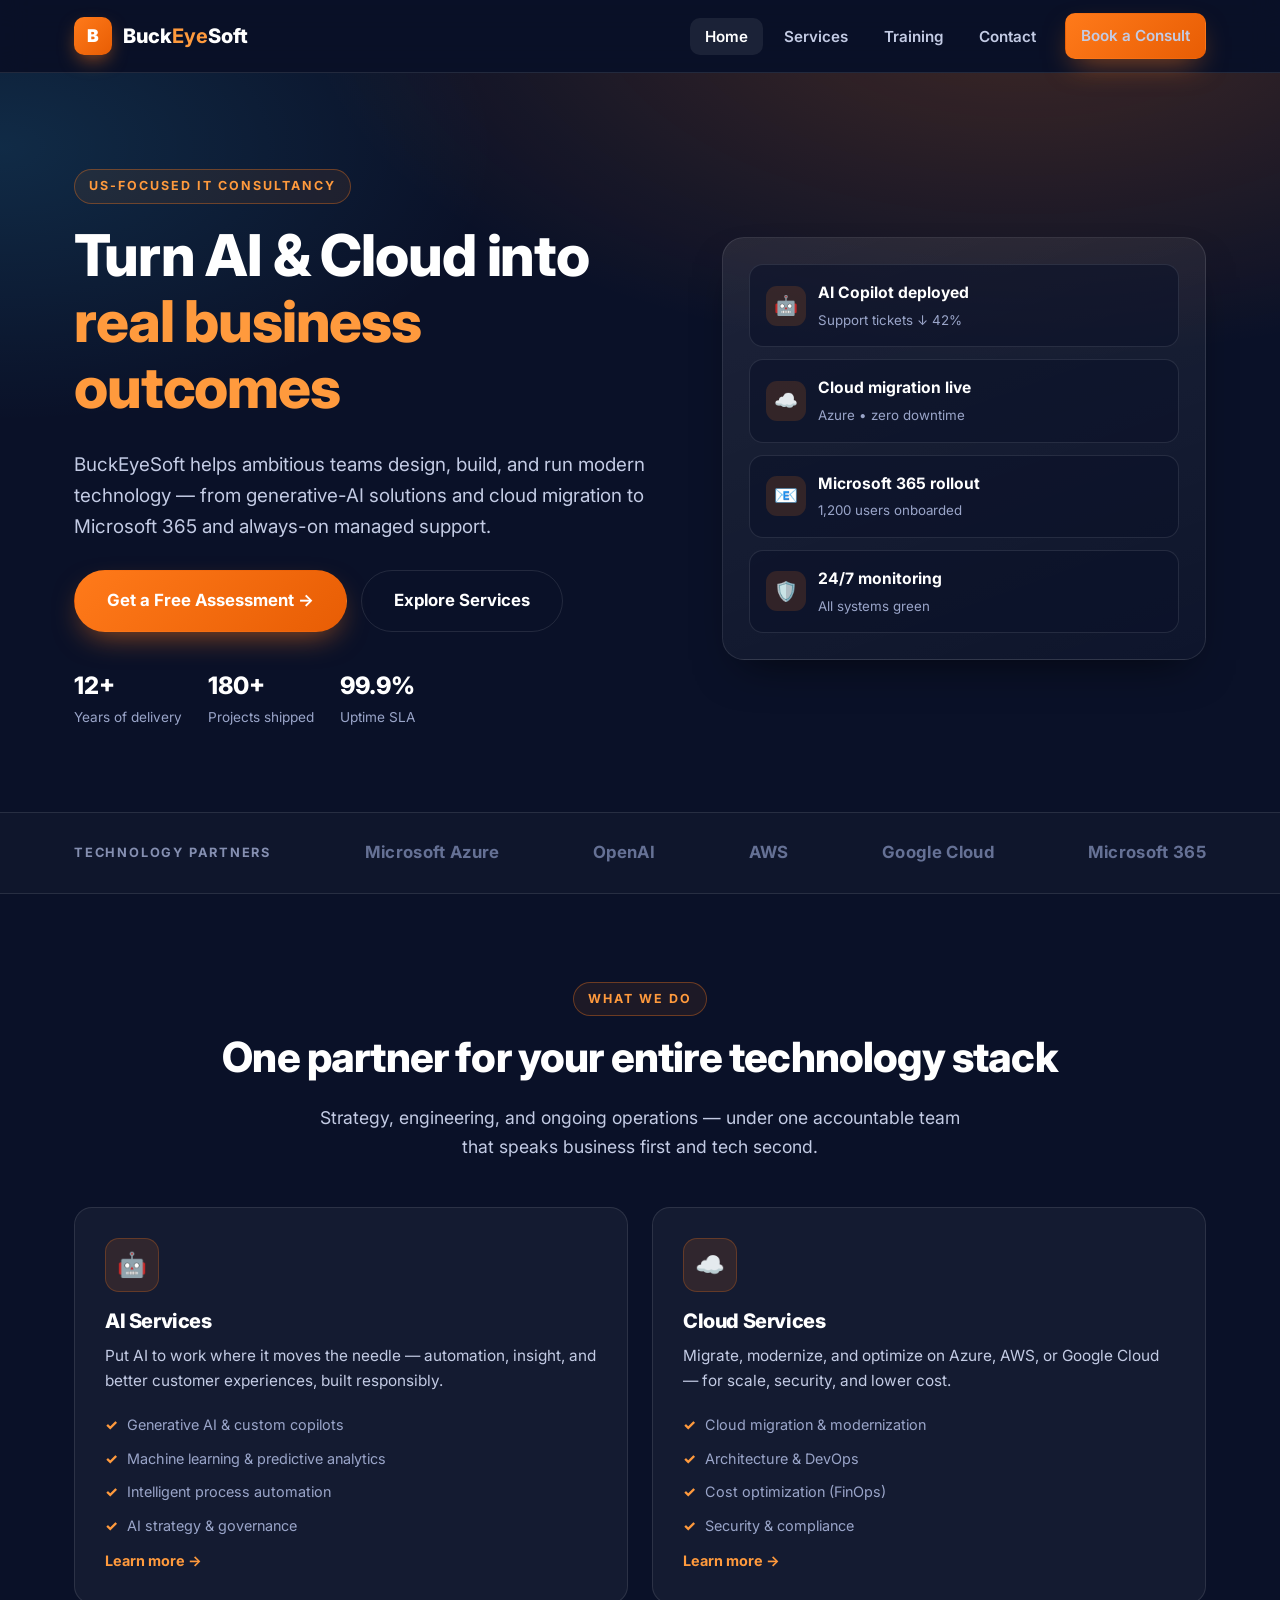
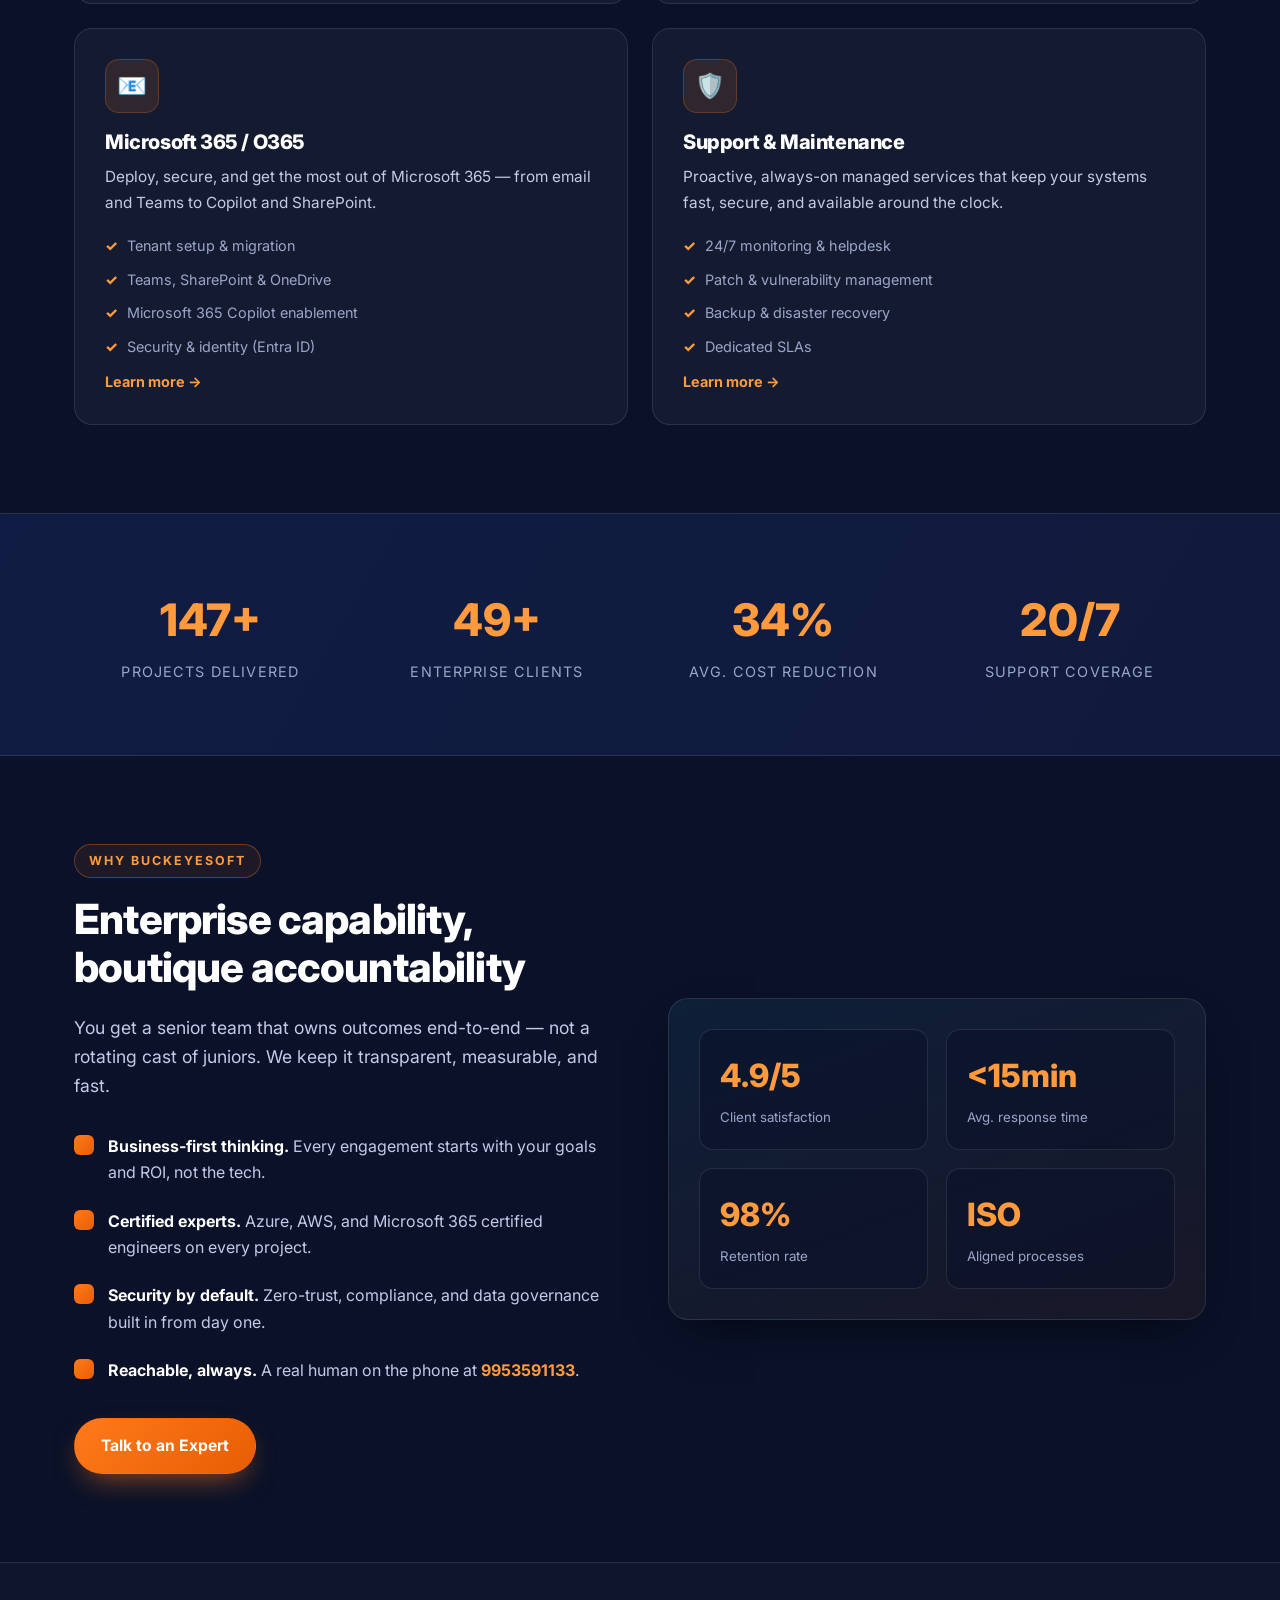
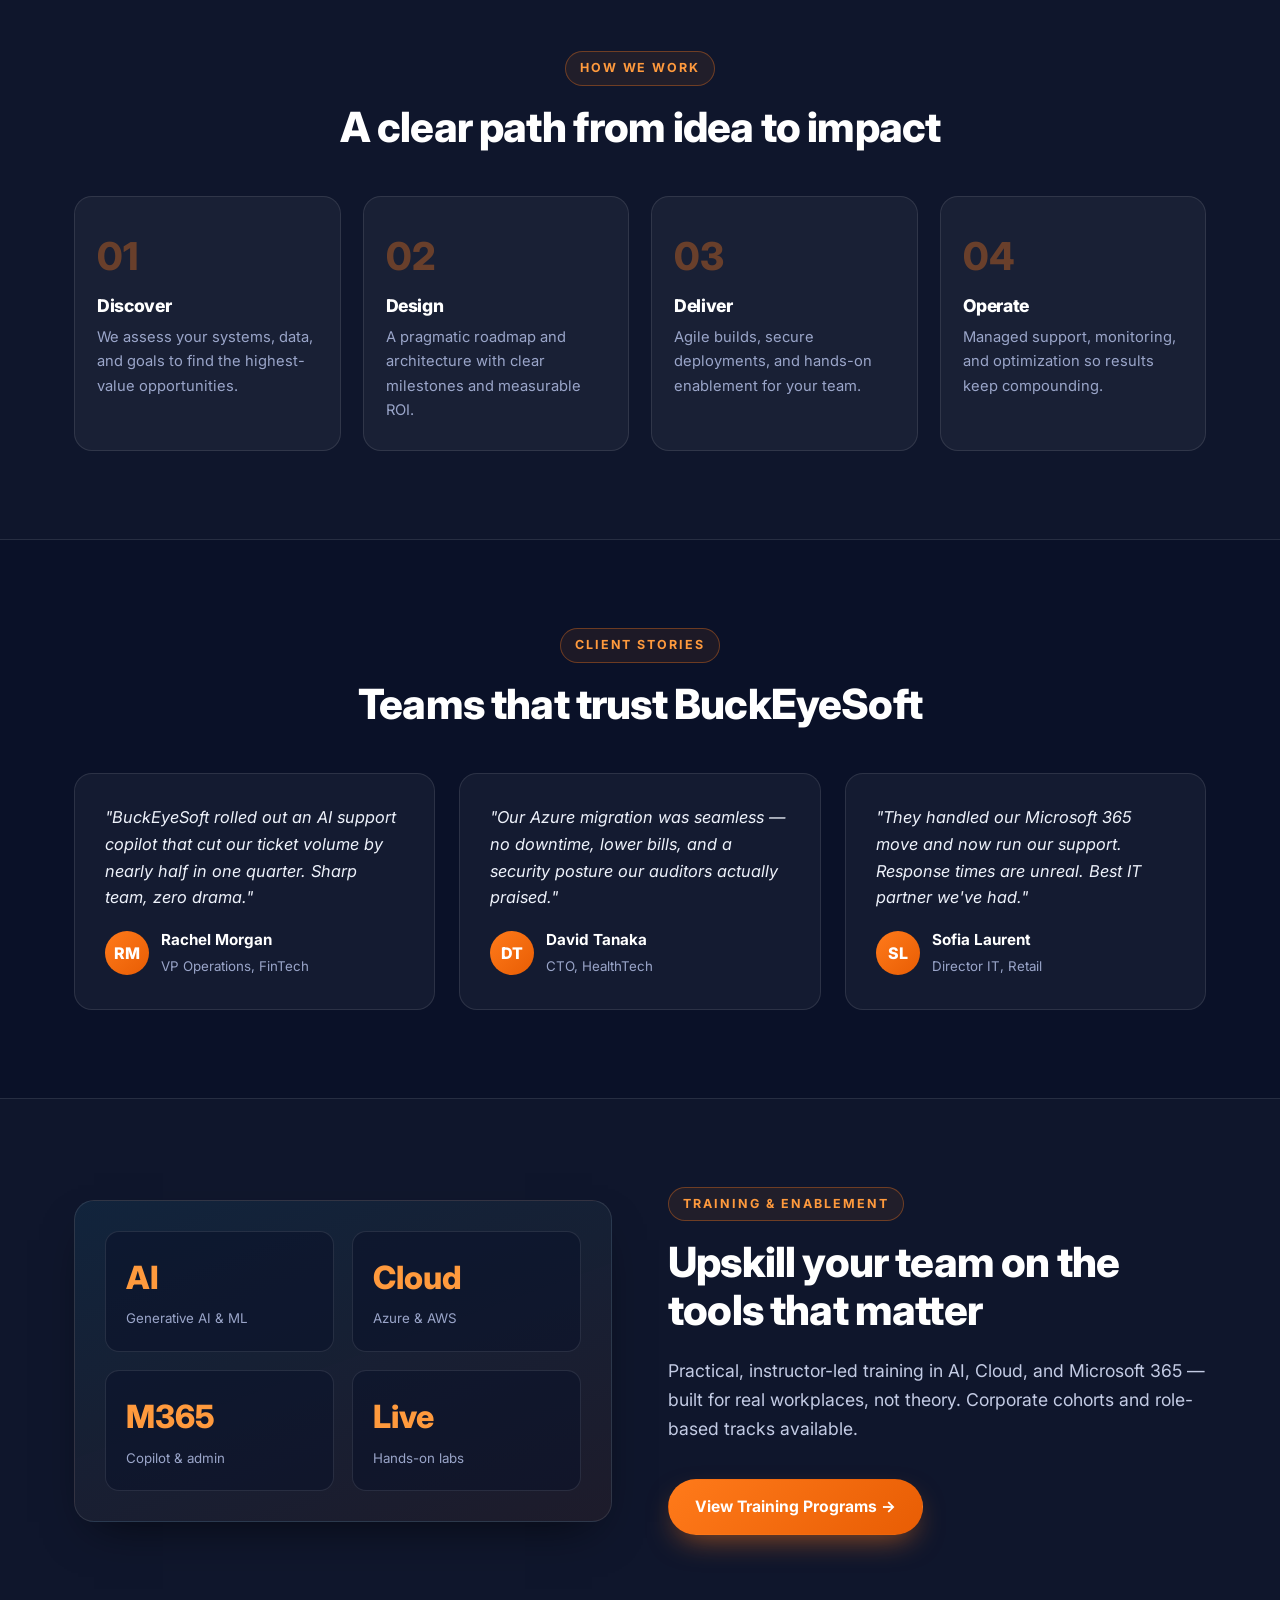
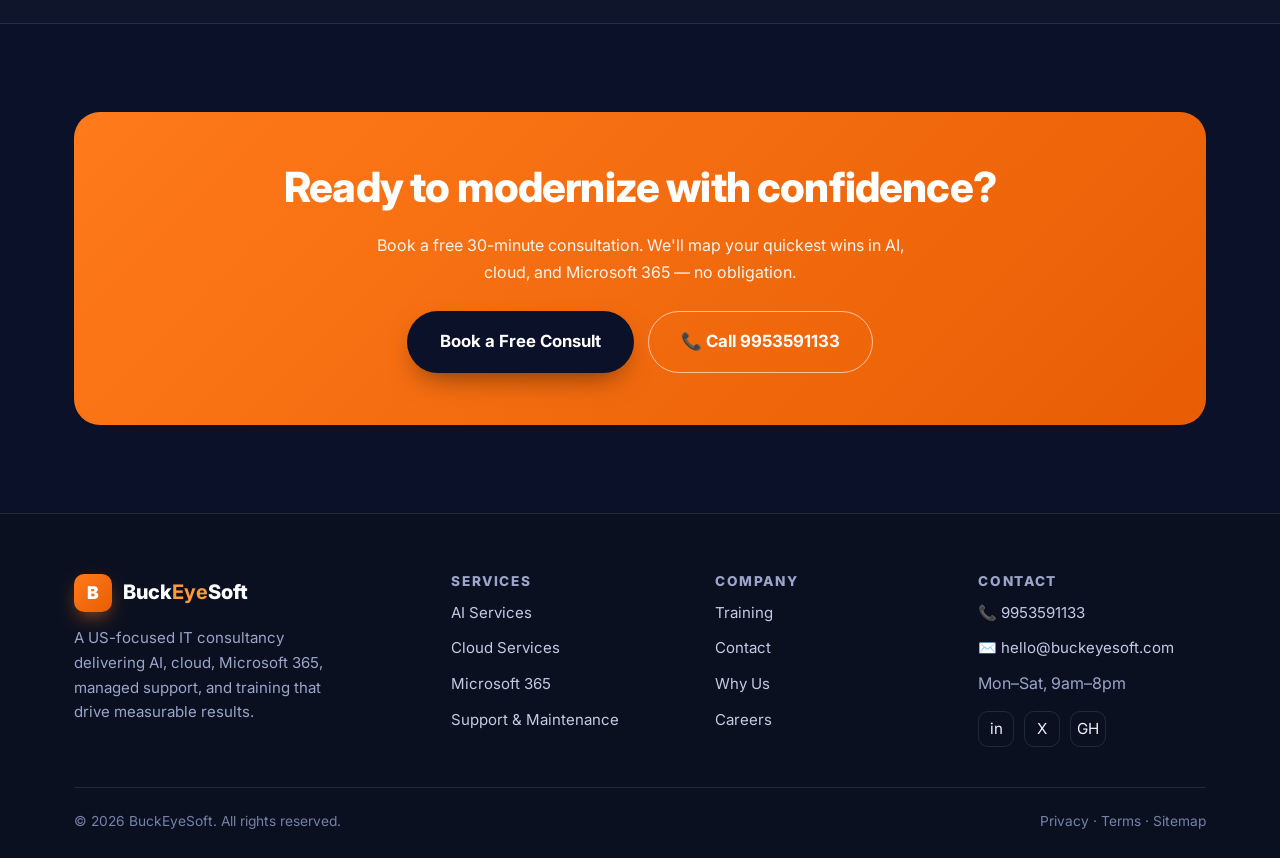
==== index.html @ 298f56d2 "BuckEyeSoft — AI, Cloud, Microsoft 365, Support & Training website" ====
<!DOCTYPE html>
<html lang="en">
<head>
<meta charset="UTF-8">
<meta name="viewport" content="width=device-width, initial-scale=1.0">
<title>BuckEyeSoft | AI, Cloud, Microsoft 365 & IT Consulting Services</title>
<meta name="description" content="BuckEyeSoft is a US-focused IT consultancy delivering AI services, cloud migration, Microsoft 365, managed support & maintenance, and professional training. Get enterprise results with a partner you can reach 24/7.">
<meta name="keywords" content="AI consulting, cloud migration, Microsoft 365 consulting, Office 365, managed IT support, IT maintenance, AI training, machine learning services, Azure, IT consultancy USA">
<meta name="author" content="BuckEyeSoft">
<meta name="robots" content="index, follow">
<link rel="canonical" href="https://www.buckeyesoft.com/index.html">
<!-- Open Graph -->
<meta property="og:type" content="website">
<meta property="og:title" content="BuckEyeSoft | AI, Cloud, Microsoft 365 & IT Consulting">
<meta property="og:description" content="Enterprise-grade AI, Cloud, Microsoft 365, Support & Training — delivered by a US-focused IT consultancy.">
<meta property="og:url" content="https://www.buckeyesoft.com/">
<meta property="og:image" content="https://www.buckeyesoft.com/assets/og-image.png">
<meta name="twitter:card" content="summary_large_image">
<!-- Preconnect + fonts -->
<link rel="preconnect" href="https://fonts.googleapis.com">
<link rel="preconnect" href="https://fonts.gstatic.com" crossorigin>
<link href="https://fonts.googleapis.com/css2?family=Inter:wght@400;500;600;700;800;900&display=swap" rel="stylesheet">
<link rel="stylesheet" href="assets/style.css">
<link rel="icon" href="data:image/svg+xml,%3Csvg xmlns='http://www.w3.org/2000/svg' viewBox='0 0 32 32'%3E%3Crect width='32' height='32' rx='7' fill='%23ff7a1a'/%3E%3Ctext x='16' y='23' font-size='20' font-family='Arial' font-weight='900' fill='white' text-anchor='middle'%3EB%3C/text%3E%3C/svg%3E">
<!-- Structured data -->
<script type="application/ld+json">
{
  "@context":"https://schema.org",
  "@type":"ProfessionalService",
  "name":"BuckEyeSoft",
  "description":"IT consultancy delivering AI services, cloud, Microsoft 365, support & maintenance, and training.",
  "url":"https://www.buckeyesoft.com",
  "telephone":"+91-9953591133",
  "areaServed":"US",
  "serviceType":["AI Consulting","Cloud Services","Microsoft 365","IT Support & Maintenance","IT Training"],
  "aggregateRating":{"@type":"AggregateRating","ratingValue":"4.9","reviewCount":"180"}
}
</script>
</head>
<body>

<!-- HEADER -->
<header class="site-header">
  <nav class="nav container" aria-label="Main navigation">
    <a class="brand" href="index.html">
      <span class="logo">B</span><span>Buck<b>Eye</b>Soft</span>
    </a>
    <ul class="nav-links">
      <li><a href="index.html">Home</a></li>
      <li><a href="services.html">Services</a></li>
      <li><a href="training.html">Training</a></li>
      <li><a href="contact.html">Contact</a></li>
      <li class="nav-cta"><a class="btn btn-primary" href="contact.html">Book a Consult</a></li>
    </ul>
    <button class="nav-toggle" aria-label="Toggle menu"><span></span><span></span><span></span></button>
  </nav>
</header>

<!-- HERO -->
<section class="hero">
  <div class="container hero-grid">
    <div class="reveal in">
      <span class="eyebrow">US-Focused IT Consultancy</span>
      <h1>Turn AI &amp; Cloud into <span>real business outcomes</span></h1>
      <p class="lead">BuckEyeSoft helps ambitious teams design, build, and run modern technology — from generative-AI solutions and cloud migration to Microsoft 365 and always-on managed support.</p>
      <div class="hero-cta">
        <a class="btn btn-primary btn-lg" href="contact.html">Get a Free Assessment →</a>
        <a class="btn btn-ghost btn-lg" href="services.html">Explore Services</a>
      </div>
      <div class="hero-trust">
        <div><b data-count="12" data-suffix="+">12+</b> Years of delivery</div>
        <div><b data-count="180" data-suffix="+">180+</b> Projects shipped</div>
        <div><b data-count="99.9" data-suffix="%">99.9%</b> Uptime SLA</div>
      </div>
    </div>
    <div class="hero-visual reveal in">
      <div class="chip"><div class="dot">🤖</div><div><b>AI Copilot deployed</b><br><small>Support tickets ↓ 42%</small></div></div>
      <div class="chip"><div class="dot">☁️</div><div><b>Cloud migration live</b><br><small>Azure • zero downtime</small></div></div>
      <div class="chip"><div class="dot">📧</div><div><b>Microsoft 365 rollout</b><br><small>1,200 users onboarded</small></div></div>
      <div class="chip"><div class="dot">🛡️</div><div><b>24/7 monitoring</b><br><small>All systems green</small></div></div>
    </div>
  </div>
</section>

<!-- TRUST BAR -->
<div class="trustbar">
  <div class="container">
    <span class="lbl">Technology partners</span>
    <span>Microsoft Azure</span>
    <span>OpenAI</span>
    <span>AWS</span>
    <span>Google Cloud</span>
    <span>Microsoft 365</span>
  </div>
</div>

<!-- SERVICES OVERVIEW -->
<section class="section" id="services">
  <div class="container">
    <div class="center reveal">
      <span class="eyebrow">What We Do</span>
      <h2>One partner for your entire technology stack</h2>
      <p class="lead">Strategy, engineering, and ongoing operations — under one accountable team that speaks business first and tech second.</p>
    </div>
    <div class="grid grid-2" style="margin-top:46px">
      <div class="card reveal">
        <div class="icon">🤖</div>
        <h3>AI Services</h3>
        <p>Put AI to work where it moves the needle — automation, insight, and better customer experiences, built responsibly.</p>
        <ul>
          <li>Generative AI &amp; custom copilots</li>
          <li>Machine learning &amp; predictive analytics</li>
          <li>Intelligent process automation</li>
          <li>AI strategy &amp; governance</li>
        </ul>
        <a class="more" href="services.html#ai">Learn more →</a>
      </div>
      <div class="card reveal">
        <div class="icon">☁️</div>
        <h3>Cloud Services</h3>
        <p>Migrate, modernize, and optimize on Azure, AWS, or Google Cloud — for scale, security, and lower cost.</p>
        <ul>
          <li>Cloud migration &amp; modernization</li>
          <li>Architecture &amp; DevOps</li>
          <li>Cost optimization (FinOps)</li>
          <li>Security &amp; compliance</li>
        </ul>
        <a class="more" href="services.html#cloud">Learn more →</a>
      </div>
      <div class="card reveal">
        <div class="icon">📧</div>
        <h3>Microsoft 365 / O365</h3>
        <p>Deploy, secure, and get the most out of Microsoft 365 — from email and Teams to Copilot and SharePoint.</p>
        <ul>
          <li>Tenant setup &amp; migration</li>
          <li>Teams, SharePoint &amp; OneDrive</li>
          <li>Microsoft 365 Copilot enablement</li>
          <li>Security &amp; identity (Entra ID)</li>
        </ul>
        <a class="more" href="services.html#o365">Learn more →</a>
      </div>
      <div class="card reveal">
        <div class="icon">🛡️</div>
        <h3>Support &amp; Maintenance</h3>
        <p>Proactive, always-on managed services that keep your systems fast, secure, and available around the clock.</p>
        <ul>
          <li>24/7 monitoring &amp; helpdesk</li>
          <li>Patch &amp; vulnerability management</li>
          <li>Backup &amp; disaster recovery</li>
          <li>Dedicated SLAs</li>
        </ul>
        <a class="more" href="services.html#support">Learn more →</a>
      </div>
    </div>
  </div>
</section>

<!-- STATS BAND -->
<section class="stats section-sm">
  <div class="container grid grid-4">
    <div class="stat reveal"><b><em data-count="180" data-suffix="+">180+</em></b><small>Projects Delivered</small></div>
    <div class="stat reveal"><b><em data-count="60" data-suffix="+">60+</em></b><small>Enterprise Clients</small></div>
    <div class="stat reveal"><b><em data-count="42" data-suffix="%">42%</em></b><small>Avg. Cost Reduction</small></div>
    <div class="stat reveal"><b><em data-count="24" data-suffix="/7">24/7</em></b><small>Support Coverage</small></div>
  </div>
</section>

<!-- WHY US -->
<section class="section">
  <div class="container split">
    <div class="reveal">
      <span class="eyebrow">Why BuckEyeSoft</span>
      <h2>Enterprise capability, boutique accountability</h2>
      <p class="lead">You get a senior team that owns outcomes end-to-end — not a rotating cast of juniors. We keep it transparent, measurable, and fast.</p>
      <ul class="check-list">
        <li><b>Business-first thinking.</b> Every engagement starts with your goals and ROI, not the tech.</li>
        <li><b>Certified experts.</b> Azure, AWS, and Microsoft 365 certified engineers on every project.</li>
        <li><b>Security by default.</b> Zero-trust, compliance, and data governance built in from day one.</li>
        <li><b>Reachable, always.</b> A real human on the phone at <a href="tel:9953591133" style="color:var(--orange-2);font-weight:700">9953591133</a>.</li>
      </ul>
      <a class="btn btn-primary" href="contact.html" style="margin-top:24px">Talk to an Expert</a>
    </div>
    <div class="media-card reveal">
      <div class="stat-row">
        <div class="stat-box"><b>4.9/5</b><small>Client satisfaction</small></div>
        <div class="stat-box"><b>&lt;15min</b><small>Avg. response time</small></div>
        <div class="stat-box"><b>98%</b><small>Retention rate</small></div>
        <div class="stat-box"><b>ISO</b><small>Aligned processes</small></div>
      </div>
    </div>
  </div>
</section>

<!-- PROCESS -->
<section class="section" style="background:rgba(255,255,255,.02);border-top:1px solid var(--line);border-bottom:1px solid var(--line)">
  <div class="container">
    <div class="center reveal">
      <span class="eyebrow">How We Work</span>
      <h2>A clear path from idea to impact</h2>
    </div>
    <div class="steps" style="margin-top:44px">
      <div class="step reveal"><h3>Discover</h3><p>We assess your systems, data, and goals to find the highest-value opportunities.</p></div>
      <div class="step reveal"><h3>Design</h3><p>A pragmatic roadmap and architecture with clear milestones and measurable ROI.</p></div>
      <div class="step reveal"><h3>Deliver</h3><p>Agile builds, secure deployments, and hands-on enablement for your team.</p></div>
      <div class="step reveal"><h3>Operate</h3><p>Managed support, monitoring, and optimization so results keep compounding.</p></div>
    </div>
  </div>
</section>

<!-- TESTIMONIALS -->
<section class="section">
  <div class="container">
    <div class="center reveal">
      <span class="eyebrow">Client Stories</span>
      <h2>Teams that trust BuckEyeSoft</h2>
    </div>
    <div class="grid grid-3" style="margin-top:44px">
      <div class="quote reveal">
        <p>"BuckEyeSoft rolled out an AI support copilot that cut our ticket volume by nearly half in one quarter. Sharp team, zero drama."</p>
        <div class="who"><div class="av">RM</div><div><b>Rachel Morgan</b><small>VP Operations, FinTech</small></div></div>
      </div>
      <div class="quote reveal">
        <p>"Our Azure migration was seamless — no downtime, lower bills, and a security posture our auditors actually praised."</p>
        <div class="who"><div class="av">DT</div><div><b>David Tanaka</b><small>CTO, HealthTech</small></div></div>
      </div>
      <div class="quote reveal">
        <p>"They handled our Microsoft 365 move and now run our support. Response times are unreal. Best IT partner we've had."</p>
        <div class="who"><div class="av">SL</div><div><b>Sofia Laurent</b><small>Director IT, Retail</small></div></div>
      </div>
    </div>
  </div>
</section>

<!-- TRAINING TEASER -->
<section class="section" style="background:rgba(255,255,255,.02);border-top:1px solid var(--line);border-bottom:1px solid var(--line)">
  <div class="container split rev">
    <div class="media-card split-media reveal">
      <div class="stat-row">
        <div class="stat-box"><b>AI</b><small>Generative AI &amp; ML</small></div>
        <div class="stat-box"><b>Cloud</b><small>Azure &amp; AWS</small></div>
        <div class="stat-box"><b>M365</b><small>Copilot &amp; admin</small></div>
        <div class="stat-box"><b>Live</b><small>Hands-on labs</small></div>
      </div>
    </div>
    <div class="reveal">
      <span class="eyebrow">Training &amp; Enablement</span>
      <h2>Upskill your team on the tools that matter</h2>
      <p class="lead">Practical, instructor-led training in AI, Cloud, and Microsoft 365 — built for real workplaces, not theory. Corporate cohorts and role-based tracks available.</p>
      <a class="btn btn-primary" href="training.html" style="margin-top:20px">View Training Programs →</a>
    </div>
  </div>
</section>

<!-- CTA -->
<section class="section">
  <div class="container">
    <div class="cta-band reveal">
      <h2>Ready to modernize with confidence?</h2>
      <p>Book a free 30-minute consultation. We'll map your quickest wins in AI, cloud, and Microsoft 365 — no obligation.</p>
      <div style="display:flex;gap:14px;justify-content:center;flex-wrap:wrap">
        <a class="btn btn-primary btn-lg" href="contact.html">Book a Free Consult</a>
        <a class="btn btn-ghost btn-lg" href="tel:9953591133">📞 Call 9953591133</a>
      </div>
    </div>
  </div>
</section>

<!-- FOOTER -->
<footer class="site-footer">
  <div class="container">
    <div class="footer-grid">
      <div class="footer-brand">
        <a class="brand" href="index.html"><span class="logo">B</span><span>Buck<b>Eye</b>Soft</span></a>
        <p>A US-focused IT consultancy delivering AI, cloud, Microsoft 365, managed support, and training that drive measurable results.</p>
      </div>
      <div>
        <h4>Services</h4>
        <ul>
          <li><a href="services.html#ai">AI Services</a></li>
          <li><a href="services.html#cloud">Cloud Services</a></li>
          <li><a href="services.html#o365">Microsoft 365</a></li>
          <li><a href="services.html#support">Support &amp; Maintenance</a></li>
        </ul>
      </div>
      <div>
        <h4>Company</h4>
        <ul>
          <li><a href="training.html">Training</a></li>
          <li><a href="contact.html">Contact</a></li>
          <li><a href="index.html#services">Why Us</a></li>
          <li><a href="contact.html">Careers</a></li>
        </ul>
      </div>
      <div>
        <h4>Contact</h4>
        <ul>
          <li><a href="tel:9953591133">📞 9953591133</a></li>
          <li><a href="mailto:hello@buckeyesoft.com">✉️ hello@buckeyesoft.com</a></li>
          <li><span style="color:var(--slate-400)">Mon–Sat, 9am–8pm</span></li>
        </ul>
        <div class="socials" style="margin-top:14px">
          <a href="#" aria-label="LinkedIn">in</a>
          <a href="#" aria-label="X">X</a>
          <a href="#" aria-label="GitHub">GH</a>
        </div>
      </div>
    </div>
    <div class="footer-bottom">
      <span>© 2026 BuckEyeSoft. All rights reserved.</span>
      <span><a href="#">Privacy</a> · <a href="#">Terms</a> · <a href="#">Sitemap</a></span>
    </div>
  </div>
</footer>

<script src="assets/main.js" defer></script>
</body>
</html>
---- assets/style.css ----
/* ===========================================================
   BuckEyeSoft — Global Stylesheet
   Theme: Midnight navy + warm orange
   =========================================================== */

:root{
  --midnight:#0a1128;
  --midnight-2:#0f1a3c;
  --navy:#111c44;
  --navy-soft:#16224e;
  --ink:#0b1020;
  --orange:#ff7a1a;
  --orange-2:#ff9a3d;
  --orange-deep:#e85d04;
  --cyan:#37c9ff;
  --white:#ffffff;
  --slate-100:#eef2fb;
  --slate-300:#c3cbe4;
  --slate-400:#9aa5c9;
  --slate-500:#7581a8;
  --line:rgba(255,255,255,.10);
  --card:rgba(255,255,255,.045);
  --card-hover:rgba(255,255,255,.075);
  --shadow:0 20px 45px -20px rgba(0,0,0,.65);
  --radius:18px;
  --radius-sm:12px;
  --maxw:1180px;
  --grad-orange:linear-gradient(135deg,var(--orange) 0%,var(--orange-deep) 100%);
  --grad-hero:radial-gradient(1200px 600px at 80% -10%,rgba(255,122,26,.22),transparent 60%),
              radial-gradient(900px 500px at 0% 10%,rgba(55,201,255,.14),transparent 55%);
  --font:'Inter',-apple-system,BlinkMacSystemFont,'Segoe UI',Roboto,Helvetica,Arial,sans-serif;
}

*{box-sizing:border-box}
html{scroll-behavior:smooth;-webkit-text-size-adjust:100%}
body{
  margin:0;
  font-family:var(--font);
  color:var(--slate-100);
  background:var(--midnight);
  line-height:1.65;
  overflow-x:hidden;
  -webkit-font-smoothing:antialiased;
}
img{max-width:100%;display:block}
a{color:inherit;text-decoration:none}
h1,h2,h3,h4{line-height:1.15;margin:0 0 .5em;font-weight:800;letter-spacing:-.02em;color:#fff}
h1{font-size:clamp(2.2rem,5vw,3.6rem)}
h2{font-size:clamp(1.7rem,3.4vw,2.6rem)}
h3{font-size:1.25rem}
p{margin:0 0 1rem}
.container{max-width:var(--maxw);margin:0 auto;padding:0 24px}
.section{padding:88px 0}
.section-sm{padding:56px 0}

/* ---------- Utility ---------- */
.eyebrow{
  display:inline-block;font-size:.78rem;font-weight:700;letter-spacing:.16em;
  text-transform:uppercase;color:var(--orange-2);
  padding:6px 14px;border:1px solid rgba(255,122,26,.35);border-radius:100px;
  background:rgba(255,122,26,.08);margin-bottom:18px;
}
.lead{color:var(--slate-300);font-size:1.1rem;max-width:640px}
.center{text-align:center}
.center .lead{margin-left:auto;margin-right:auto}
.grad-text{background:var(--grad-orange);-webkit-background-clip:text;background-clip:text;color:transparent}

/* ---------- Buttons ---------- */
.btn{
  display:inline-flex;align-items:center;gap:9px;
  font-weight:700;font-size:.98rem;padding:14px 26px;border-radius:100px;
  cursor:pointer;border:1px solid transparent;transition:.25s ease;white-space:nowrap;
}
.btn-primary{background:var(--grad-orange);color:#fff;box-shadow:0 12px 30px -10px rgba(255,122,26,.6)}
.btn-primary:hover{transform:translateY(-2px);box-shadow:0 18px 38px -10px rgba(255,122,26,.75)}
.btn-ghost{background:transparent;color:#fff;border-color:var(--line)}
.btn-ghost:hover{border-color:var(--orange);color:var(--orange-2)}
.btn-lg{padding:16px 32px;font-size:1.05rem}

/* ---------- Header ---------- */
.site-header{
  position:sticky;top:0;z-index:60;
  background:rgba(10,17,40,.72);backdrop-filter:blur(14px);
  border-bottom:1px solid var(--line);
}
.nav{display:flex;align-items:center;justify-content:space-between;height:72px}
.brand{display:flex;align-items:center;gap:11px;font-weight:800;font-size:1.25rem;color:#fff}
.brand .logo{
  width:38px;height:38px;border-radius:10px;display:grid;place-items:center;
  background:var(--grad-orange);font-weight:900;color:#fff;font-size:1.1rem;
  box-shadow:0 8px 20px -6px rgba(255,122,26,.7);
}
.brand span b{color:var(--orange-2)}
.nav-links{display:flex;align-items:center;gap:6px;list-style:none;margin:0;padding:0}
.nav-links a{
  padding:9px 15px;border-radius:10px;font-weight:600;font-size:.95rem;color:var(--slate-300);transition:.2s;
}
.nav-links a:hover,.nav-links a.active{color:#fff;background:var(--card-hover)}
.nav-cta{margin-left:8px}
.nav-toggle{display:none;background:none;border:0;cursor:pointer;padding:8px}
.nav-toggle span{display:block;width:24px;height:2px;background:#fff;margin:5px 0;transition:.3s}

/* ---------- Hero ---------- */
.hero{position:relative;padding:96px 0 84px;background:var(--grad-hero)}
.hero-grid{display:grid;grid-template-columns:1.1fr .9fr;gap:56px;align-items:center}
.hero h1 span{color:var(--orange-2)}
.hero .lead{font-size:1.18rem}
.hero-cta{display:flex;gap:14px;flex-wrap:wrap;margin-top:28px}
.hero-trust{margin-top:34px;display:flex;gap:26px;flex-wrap:wrap;color:var(--slate-400);font-size:.85rem}
.hero-trust b{color:#fff;font-size:1.5rem;display:block;font-weight:800}
.hero-visual{
  position:relative;border-radius:22px;padding:26px;
  background:linear-gradient(160deg,rgba(255,255,255,.08),rgba(255,255,255,.02));
  border:1px solid var(--line);box-shadow:var(--shadow);
}
.hero-visual .chip{
  display:flex;align-items:center;gap:12px;padding:14px 16px;border-radius:14px;
  background:rgba(10,17,40,.6);border:1px solid var(--line);margin-bottom:12px;
}
.hero-visual .chip:last-child{margin-bottom:0}
.hero-visual .dot{width:40px;height:40px;border-radius:11px;display:grid;place-items:center;font-size:1.2rem;background:rgba(255,122,26,.15)}
.hero-visual .chip b{color:#fff;font-size:.98rem}
.hero-visual .chip small{color:var(--slate-400)}

/* ---------- Marquee / logos ---------- */
.trustbar{border-top:1px solid var(--line);border-bottom:1px solid var(--line);background:rgba(255,255,255,.02)}
.trustbar .container{display:flex;align-items:center;justify-content:space-between;flex-wrap:wrap;gap:20px;padding-top:26px;padding-bottom:26px}
.trustbar span{color:var(--slate-500);font-weight:700;font-size:1.05rem;letter-spacing:.02em;opacity:.85}
.trustbar .lbl{color:var(--slate-400);font-size:.8rem;text-transform:uppercase;letter-spacing:.14em;font-weight:700}

/* ---------- Cards / grid ---------- */
.grid{display:grid;gap:24px}
.grid-2{grid-template-columns:repeat(2,1fr)}
.grid-3{grid-template-columns:repeat(3,1fr)}
.grid-4{grid-template-columns:repeat(4,1fr)}
.card{
  background:var(--card);border:1px solid var(--line);border-radius:var(--radius);
  padding:30px;transition:.28s ease;position:relative;overflow:hidden;
}
.card:hover{transform:translateY(-5px);background:var(--card-hover);border-color:rgba(255,122,26,.4)}
.card .icon{
  width:54px;height:54px;border-radius:14px;display:grid;place-items:center;font-size:1.5rem;
  background:rgba(255,122,26,.12);border:1px solid rgba(255,122,26,.25);margin-bottom:18px;
}
.card h3{margin-bottom:10px}
.card p{color:var(--slate-300);font-size:.96rem;margin-bottom:14px}
.card ul{margin:0;padding:0;list-style:none}
.card ul li{color:var(--slate-400);font-size:.9rem;padding:5px 0 5px 22px;position:relative}
.card ul li:before{content:"✓";position:absolute;left:0;color:var(--orange-2);font-weight:800}
.card .more{color:var(--orange-2);font-weight:700;font-size:.9rem;display:inline-flex;gap:6px;margin-top:6px}

/* ---------- Feature split ---------- */
.split{display:grid;grid-template-columns:1fr 1fr;gap:56px;align-items:center}
.split.rev .split-media{order:-1}
.check-list{list-style:none;margin:22px 0 0;padding:0}
.check-list li{padding:11px 0 11px 34px;position:relative;color:var(--slate-300)}
.check-list li:before{
  content:"";position:absolute;left:0;top:13px;width:20px;height:20px;border-radius:6px;
  background:var(--grad-orange);
}
.check-list li b{color:#fff}
.media-card{
  border-radius:20px;padding:30px;border:1px solid var(--line);
  background:linear-gradient(160deg,rgba(55,201,255,.08),rgba(255,122,26,.06));
  box-shadow:var(--shadow);
}
.stat-row{display:grid;grid-template-columns:repeat(2,1fr);gap:18px}
.stat-box{background:rgba(10,17,40,.55);border:1px solid var(--line);border-radius:14px;padding:20px}
.stat-box b{font-size:2rem;color:var(--orange-2);display:block;font-weight:800}
.stat-box small{color:var(--slate-400)}

/* ---------- Stats band ---------- */
.stats{background:linear-gradient(120deg,var(--navy),var(--midnight-2));border-top:1px solid var(--line);border-bottom:1px solid var(--line)}
.stats .grid-4{gap:14px}
.stat{text-align:center;padding:14px}
.stat b{font-size:clamp(2rem,4vw,2.8rem);font-weight:800;color:#fff;display:block}
.stat b em{color:var(--orange-2);font-style:normal}
.stat small{color:var(--slate-400);font-size:.9rem;text-transform:uppercase;letter-spacing:.08em}

/* ---------- Process ---------- */
.steps{counter-reset:step;display:grid;grid-template-columns:repeat(4,1fr);gap:22px}
.step{position:relative;padding:28px 22px;border-radius:var(--radius);background:var(--card);border:1px solid var(--line)}
.step:before{
  counter-increment:step;content:"0" counter(step);
  font-size:2.4rem;font-weight:800;color:rgba(255,122,26,.35);display:block;margin-bottom:8px;
}
.step h3{font-size:1.1rem}
.step p{color:var(--slate-400);font-size:.92rem;margin:0}

/* ---------- Testimonials ---------- */
.quote{
  background:var(--card);border:1px solid var(--line);border-radius:var(--radius);padding:30px;
}
.quote p{color:var(--slate-100);font-size:1.02rem;font-style:italic}
.quote .who{display:flex;align-items:center;gap:12px;margin-top:16px}
.quote .av{width:44px;height:44px;border-radius:50%;background:var(--grad-orange);display:grid;place-items:center;font-weight:800;color:#fff}
.quote .who b{display:block;color:#fff;font-size:.95rem}
.quote .who small{color:var(--slate-400)}

/* ---------- Pricing / packages ---------- */
.price-grid{display:grid;grid-template-columns:repeat(3,1fr);gap:24px;align-items:stretch}
.price{background:var(--card);border:1px solid var(--line);border-radius:var(--radius);padding:32px;display:flex;flex-direction:column}
.price.featured{border-color:var(--orange);background:linear-gradient(180deg,rgba(255,122,26,.10),rgba(255,255,255,.03))}
.price .tag{font-size:.78rem;font-weight:700;text-transform:uppercase;letter-spacing:.1em;color:var(--orange-2)}
.price .amt{font-size:2.2rem;font-weight:800;color:#fff;margin:10px 0}
.price .amt small{font-size:.9rem;color:var(--slate-400);font-weight:600}
.price ul{list-style:none;padding:0;margin:18px 0 24px;flex:1}
.price ul li{padding:8px 0 8px 24px;position:relative;color:var(--slate-300);font-size:.94rem;border-bottom:1px solid rgba(255,255,255,.05)}
.price ul li:before{content:"✓";position:absolute;left:0;color:var(--orange-2);font-weight:800}

/* ---------- CTA band ---------- */
.cta-band{
  background:var(--grad-orange);border-radius:26px;padding:52px;text-align:center;position:relative;overflow:hidden;
}
.cta-band h2{color:#fff}
.cta-band p{color:rgba(255,255,255,.92);max-width:560px;margin:0 auto 26px}
.cta-band .btn-primary{background:#0a1128;box-shadow:0 12px 30px -12px rgba(0,0,0,.6)}
.cta-band .btn-primary:hover{background:#111c44}
.cta-band .btn-ghost{border-color:rgba(255,255,255,.6);color:#fff}
.cta-band .btn-ghost:hover{background:rgba(255,255,255,.14)}

/* ---------- Forms ---------- */
.form-card{background:var(--card);border:1px solid var(--line);border-radius:var(--radius);padding:34px}
.field{margin-bottom:18px}
.field label{display:block;font-weight:600;font-size:.9rem;margin-bottom:7px;color:var(--slate-300)}
.field input,.field select,.field textarea{
  width:100%;padding:13px 15px;border-radius:12px;border:1px solid var(--line);
  background:rgba(10,17,40,.6);color:#fff;font-family:inherit;font-size:.96rem;transition:.2s;
}
.field input:focus,.field select:focus,.field textarea:focus{outline:none;border-color:var(--orange);box-shadow:0 0 0 3px rgba(255,122,26,.18)}
.field textarea{min-height:130px;resize:vertical}
.form-ok{display:none;background:rgba(46,204,113,.12);border:1px solid rgba(46,204,113,.4);color:#9ff5c2;padding:14px;border-radius:12px;margin-top:14px}
.contact-info{display:flex;flex-direction:column;gap:18px}
.info-row{display:flex;gap:15px;align-items:flex-start;padding:18px;border:1px solid var(--line);border-radius:14px;background:var(--card)}
.info-row .ic{width:46px;height:46px;border-radius:12px;background:rgba(255,122,26,.14);display:grid;place-items:center;font-size:1.3rem;flex-shrink:0}
.info-row b{color:#fff;display:block}
.info-row a,.info-row span{color:var(--slate-300);font-size:.96rem}
.info-row a:hover{color:var(--orange-2)}

/* ---------- Accordion (FAQ) ---------- */
.faq-item{border:1px solid var(--line);border-radius:14px;margin-bottom:12px;background:var(--card);overflow:hidden}
.faq-q{width:100%;text-align:left;background:none;border:0;color:#fff;font-weight:700;font-size:1.02rem;padding:20px;cursor:pointer;display:flex;justify-content:space-between;gap:12px;font-family:inherit}
.faq-q .pm{color:var(--orange-2);font-size:1.4rem;transition:.3s;flex-shrink:0}
.faq-a{max-height:0;overflow:hidden;transition:max-height .35s ease;color:var(--slate-300)}
.faq-a p{padding:0 20px 20px}
.faq-item.open .pm{transform:rotate(45deg)}

/* ---------- Page hero (inner) ---------- */
.page-hero{padding:70px 0 40px;background:var(--grad-hero);text-align:center}
.page-hero .lead{margin:0 auto}
.crumbs{color:var(--slate-500);font-size:.85rem;margin-bottom:14px}
.crumbs a:hover{color:var(--orange-2)}

/* ---------- Footer ---------- */
.site-footer{background:var(--ink);border-top:1px solid var(--line);padding:60px 0 26px}
.footer-grid{display:grid;grid-template-columns:1.5fr 1fr 1fr 1fr;gap:36px}
.footer-grid h4{font-size:.85rem;text-transform:uppercase;letter-spacing:.12em;color:var(--slate-400)}
.footer-grid ul{list-style:none;padding:0;margin:0}
.footer-grid ul li{margin:9px 0}
.footer-grid ul a{color:var(--slate-300);font-size:.94rem}
.footer-grid ul a:hover{color:var(--orange-2)}
.footer-brand p{color:var(--slate-400);font-size:.94rem;max-width:280px;margin-top:14px}
.footer-bottom{border-top:1px solid var(--line);margin-top:40px;padding-top:22px;display:flex;justify-content:space-between;flex-wrap:wrap;gap:12px;color:var(--slate-500);font-size:.86rem}
.footer-bottom a:hover{color:var(--orange-2)}
.socials{display:flex;gap:10px}
.socials a{width:36px;height:36px;border-radius:10px;border:1px solid var(--line);display:grid;place-items:center;font-size:.95rem;transition:.2s}
.socials a:hover{border-color:var(--orange);color:var(--orange-2)}

/* ---------- Reveal animation ---------- */
.reveal{opacity:0;transform:translateY(24px);transition:.7s cubic-bezier(.2,.7,.2,1)}
.reveal.in{opacity:1;transform:none}

/* ---------- Responsive ---------- */
@media(max-width:900px){
  .hero-grid,.split,.split.rev .split-media{grid-template-columns:1fr}
  .split.rev .split-media{order:0}
  .grid-3,.grid-4,.steps,.price-grid{grid-template-columns:1fr 1fr}
  .footer-grid{grid-template-columns:1fr 1fr}
  .hero-visual{order:-1}
}
@media(max-width:640px){
  .section{padding:60px 0}
  .grid-2,.grid-3,.grid-4,.steps,.price-grid,.stat-row,.stats .grid-4{grid-template-columns:1fr}
  .stats .grid-4{gap:8px}
  .footer-grid{grid-template-columns:1fr}
  .nav-links{
    position:fixed;inset:72px 0 auto 0;flex-direction:column;gap:0;
    background:var(--midnight-2);border-bottom:1px solid var(--line);
    padding:12px 24px 22px;transform:translateY(-140%);transition:.35s;align-items:stretch;
  }
  .nav-links.show{transform:none}
  .nav-links a{padding:14px}
  .nav-cta{margin:8px 0 0}
  .nav-toggle{display:block}
  .cta-band{padding:36px 24px}
}
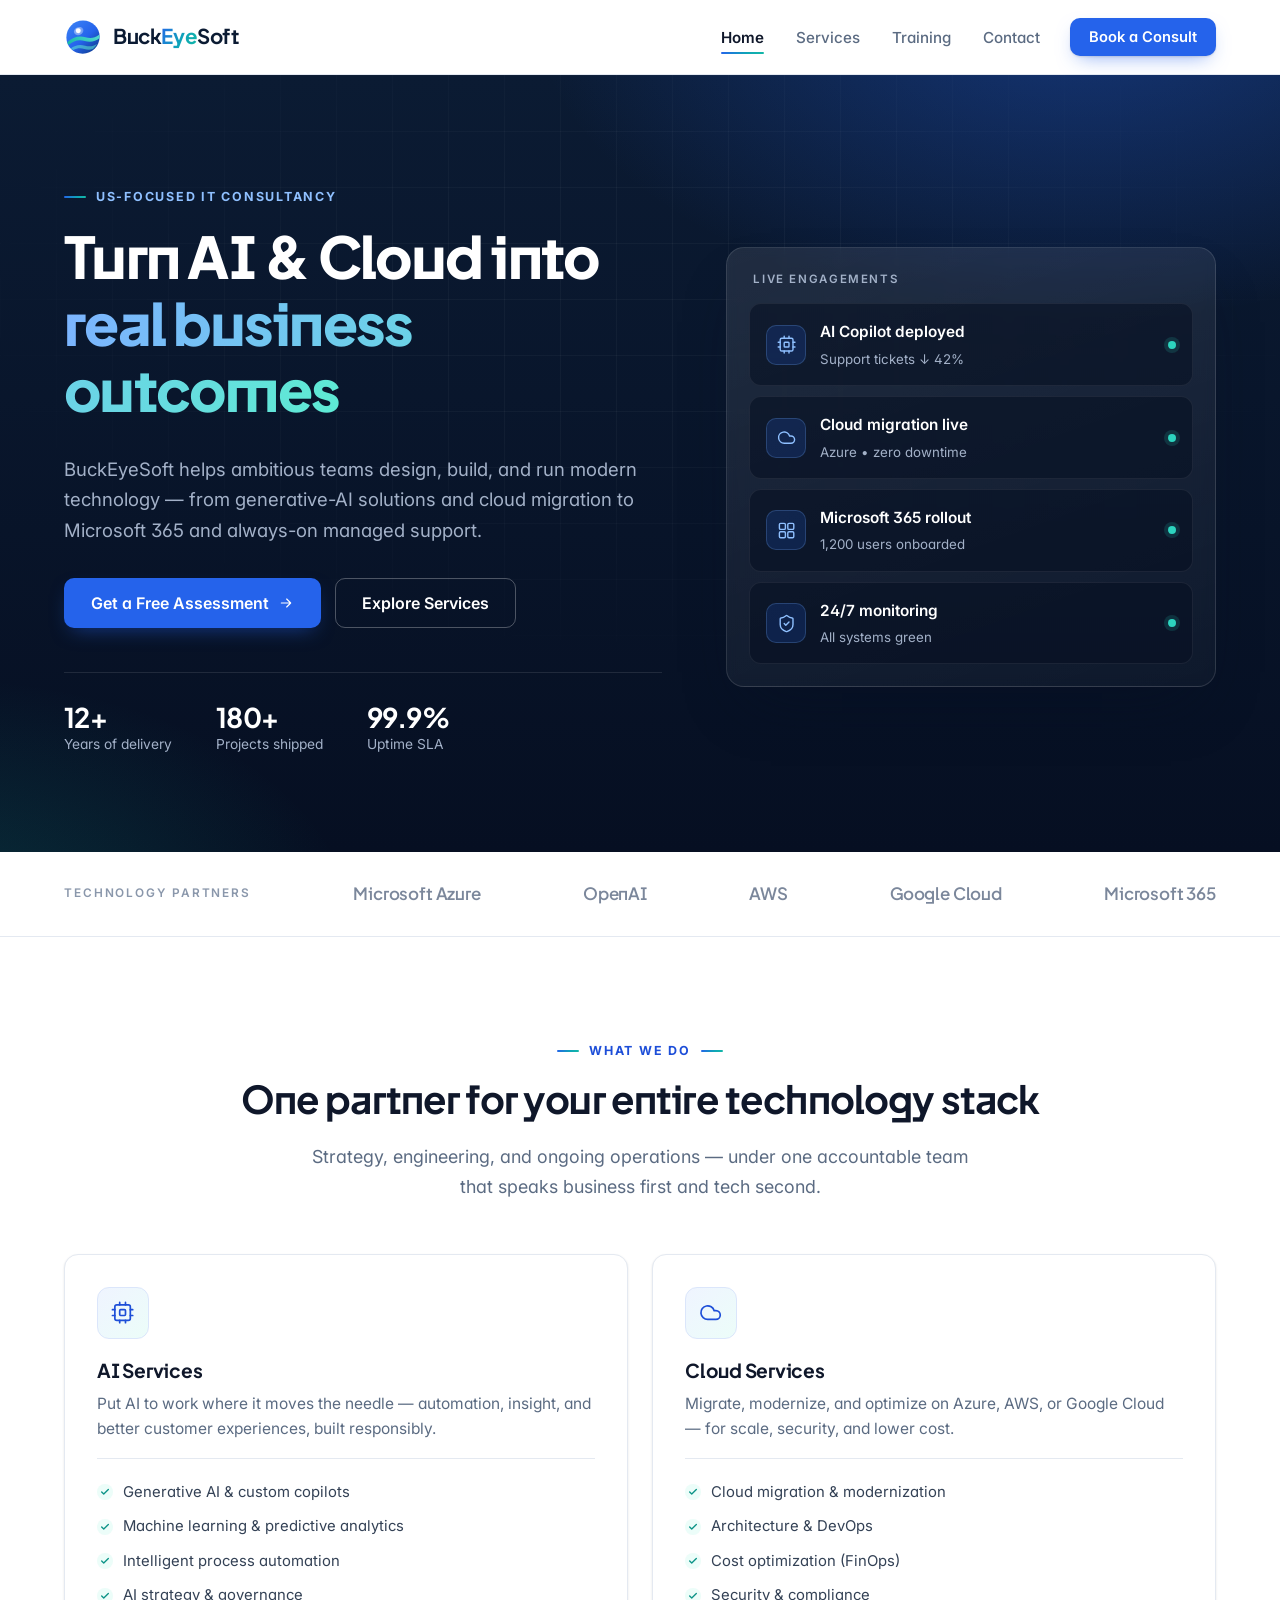
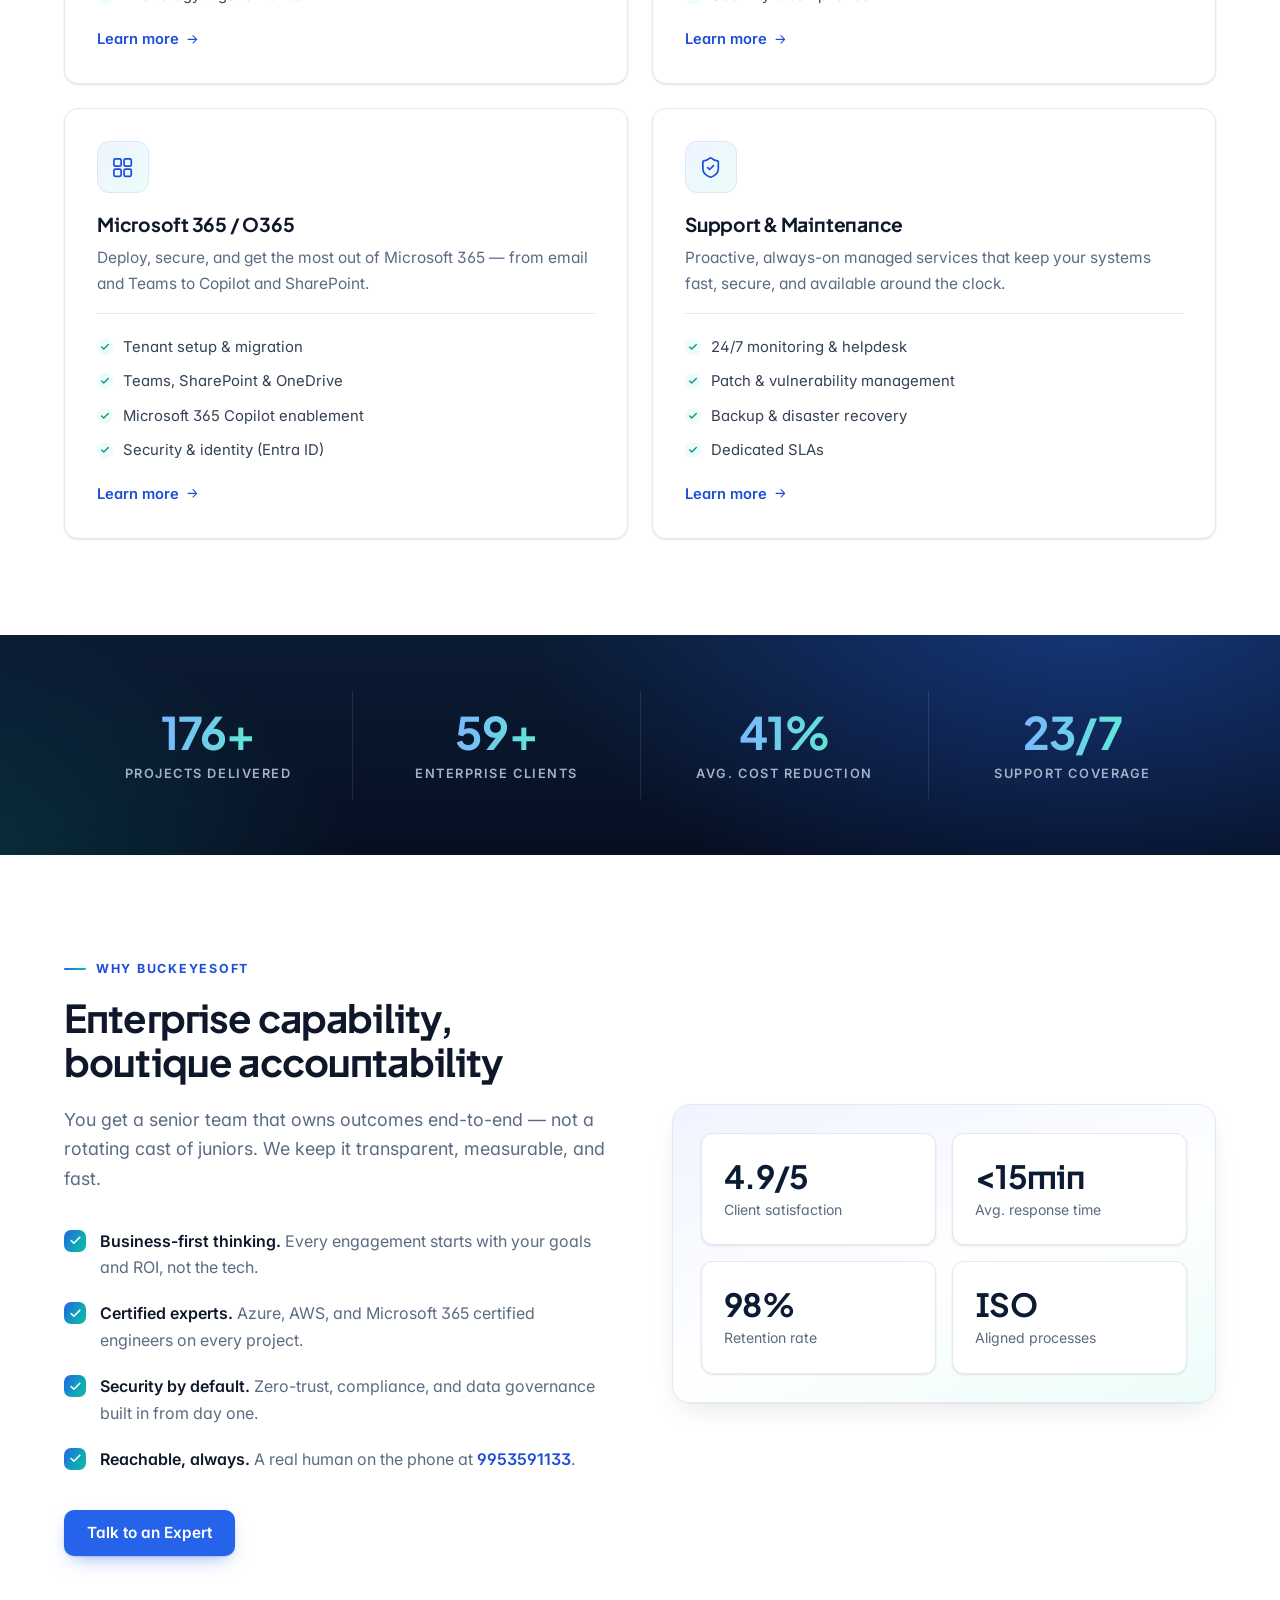
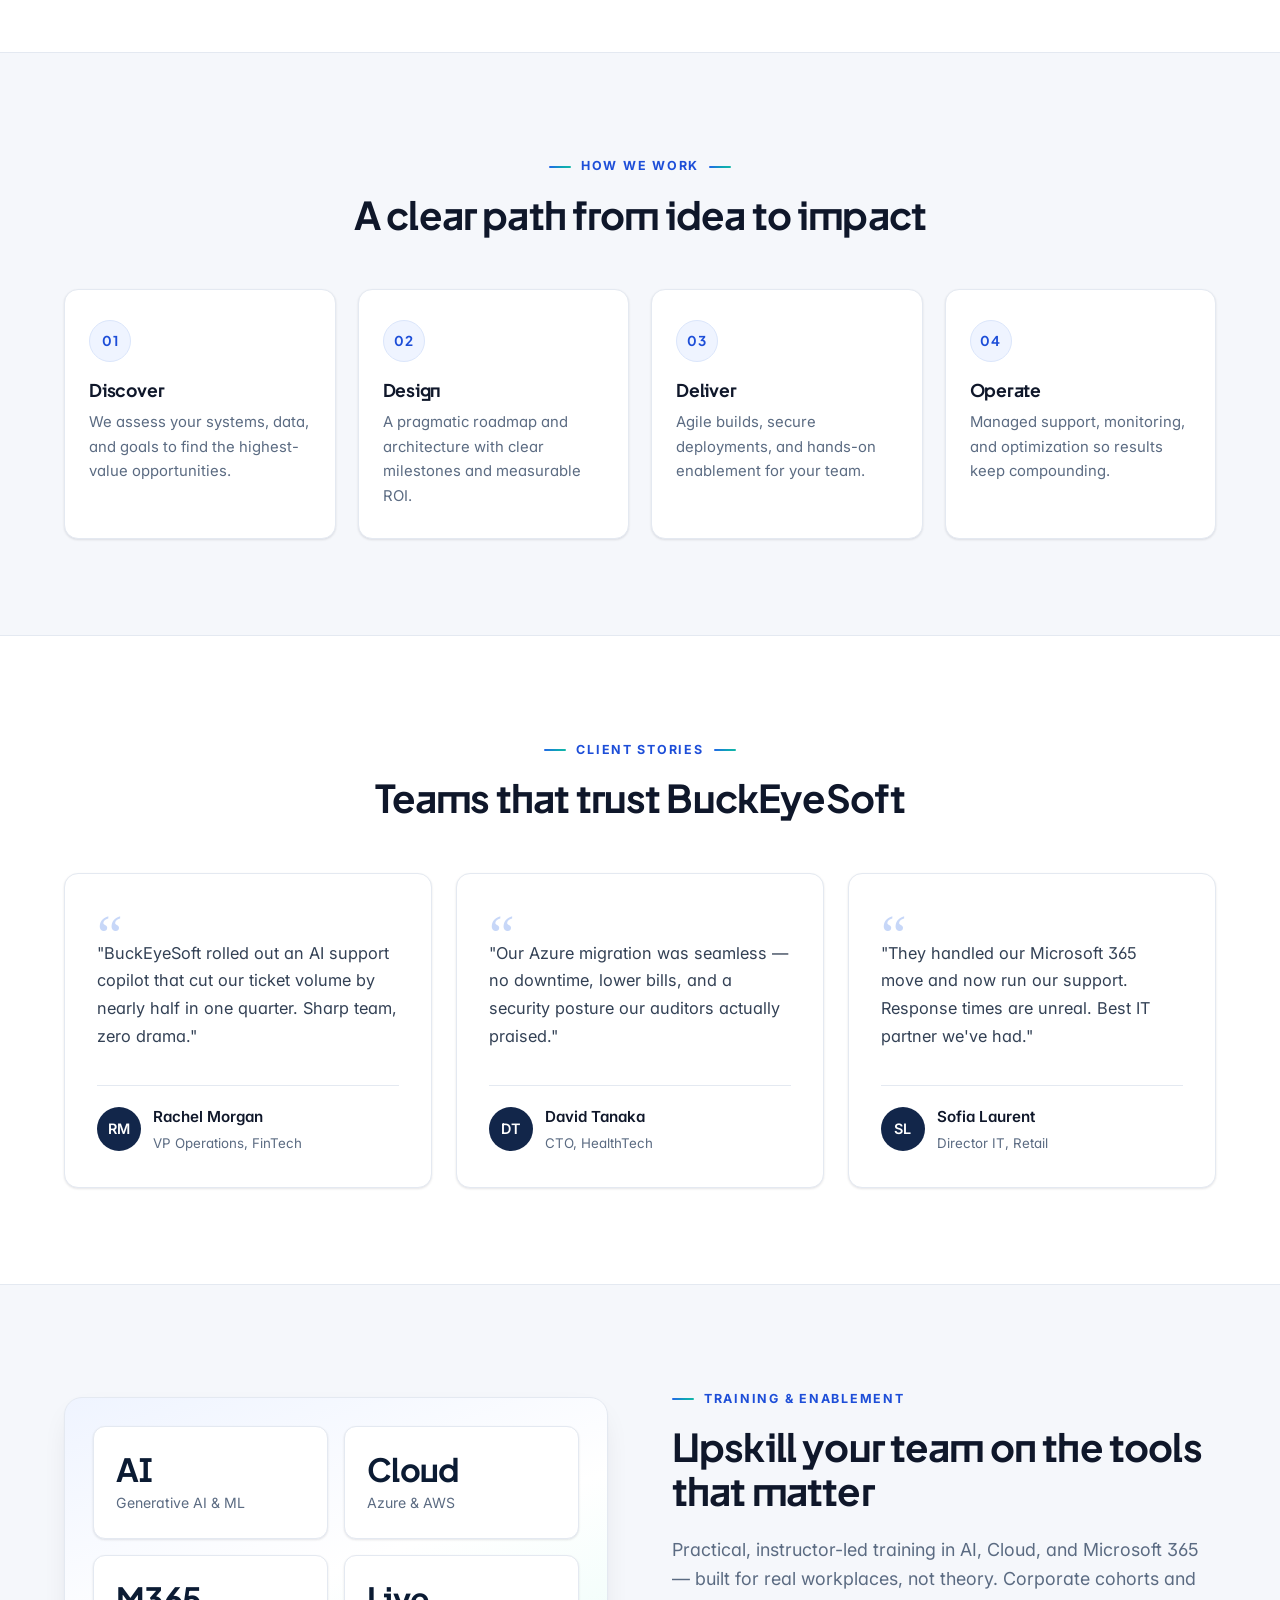
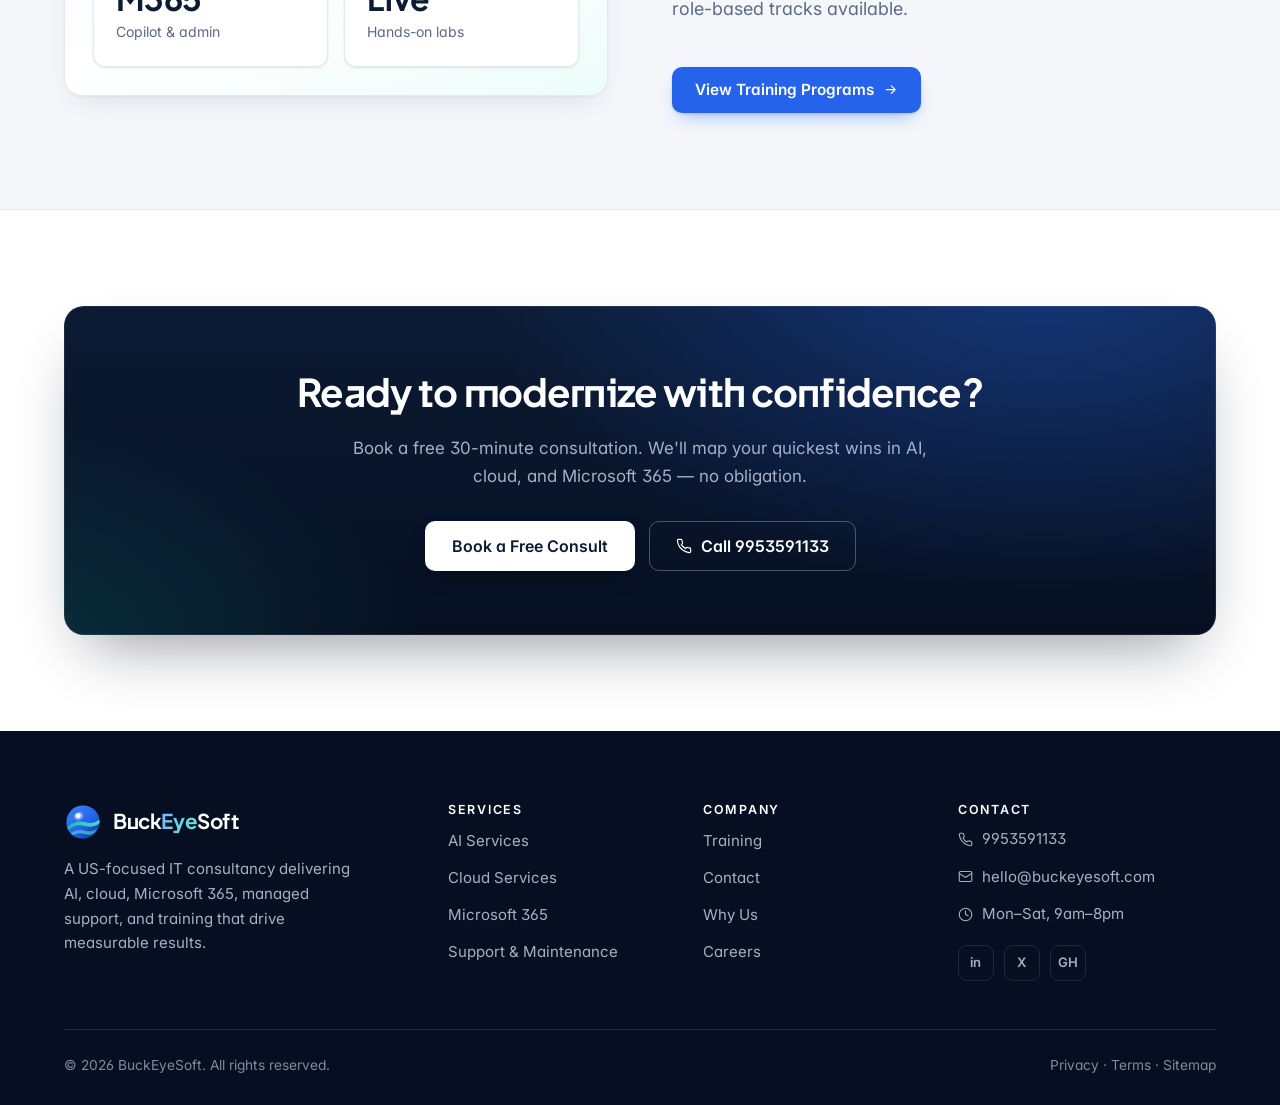
==== commit 45ab286f: "Redesign site with a more professional palette, fluid logo and typography - New navy/cobalt/teal pal" ====
--- a/index.html
+++ b/index.html
@@ -19,9 +19,9 @@
 <!-- Preconnect + fonts -->
 <link rel="preconnect" href="https://fonts.googleapis.com">
 <link rel="preconnect" href="https://fonts.gstatic.com" crossorigin>
-<link href="https://fonts.googleapis.com/css2?family=Inter:wght@400;500;600;700;800;900&display=swap" rel="stylesheet">
+<link href="https://fonts.googleapis.com/css2?family=Inter:wght@400;500;600;700&family=Plus+Jakarta+Sans:wght@600;700;800&display=swap" rel="stylesheet">
 <link rel="stylesheet" href="assets/style.css">
-<link rel="icon" href="data:image/svg+xml,%3Csvg xmlns='http://www.w3.org/2000/svg' viewBox='0 0 32 32'%3E%3Crect width='32' height='32' rx='7' fill='%23ff7a1a'/%3E%3Ctext x='16' y='23' font-size='20' font-family='Arial' font-weight='900' fill='white' text-anchor='middle'%3EB%3C/text%3E%3C/svg%3E">
+<link rel="icon" type="image/svg+xml" href="assets/logo.svg">
 <!-- Structured data -->
 <script type="application/ld+json">
 {
@@ -43,7 +43,7 @@
 <header class="site-header">
   <nav class="nav container" aria-label="Main navigation">
     <a class="brand" href="index.html">
-      <span class="logo">B</span><span>Buck<b>Eye</b>Soft</span>
+      <img class="logo" src="assets/logo.svg" alt="" width="38" height="38"><span>Buck<b>Eye</b>Soft</span>
     </a>
     <ul class="nav-links">
       <li><a href="index.html">Home</a></li>
@@ -64,7 +64,7 @@
       <h1>Turn AI &amp; Cloud into <span>real business outcomes</span></h1>
       <p class="lead">BuckEyeSoft helps ambitious teams design, build, and run modern technology — from generative-AI solutions and cloud migration to Microsoft 365 and always-on managed support.</p>
       <div class="hero-cta">
-        <a class="btn btn-primary btn-lg" href="contact.html">Get a Free Assessment →</a>
+        <a class="btn btn-primary btn-lg" href="contact.html">Get a Free Assessment <svg class="i" viewBox="0 0 24 24" aria-hidden="true"><path d="M5 12h14M13 6l6 6-6 6"/></svg></a>
         <a class="btn btn-ghost btn-lg" href="services.html">Explore Services</a>
       </div>
       <div class="hero-trust">
@@ -74,10 +74,10 @@
       </div>
     </div>
     <div class="hero-visual reveal in">
-      <div class="chip"><div class="dot">🤖</div><div><b>AI Copilot deployed</b><br><small>Support tickets ↓ 42%</small></div></div>
-      <div class="chip"><div class="dot">☁️</div><div><b>Cloud migration live</b><br><small>Azure • zero downtime</small></div></div>
-      <div class="chip"><div class="dot">📧</div><div><b>Microsoft 365 rollout</b><br><small>1,200 users onboarded</small></div></div>
-      <div class="chip"><div class="dot">🛡️</div><div><b>24/7 monitoring</b><br><small>All systems green</small></div></div>
+      <div class="chip"><div class="dot"><svg class="i" viewBox="0 0 24 24" aria-hidden="true"><rect x="4" y="4" width="16" height="16" rx="2"/><rect x="9" y="9" width="6" height="6" rx="1"/><path d="M9 1.5v2.5M15 1.5v2.5M9 20v2.5M15 20v2.5M20 9h2.5M20 15h2.5M1.5 9H4M1.5 15H4"/></svg></div><div><b>AI Copilot deployed</b><br><small>Support tickets ↓ 42%</small></div></div>
+      <div class="chip"><div class="dot"><svg class="i" viewBox="0 0 24 24" aria-hidden="true"><path d="M17.5 19H9a7 7 0 1 1 6.71-9h1.79a4.5 4.5 0 1 1 0 9Z"/></svg></div><div><b>Cloud migration live</b><br><small>Azure • zero downtime</small></div></div>
+      <div class="chip"><div class="dot"><svg class="i" viewBox="0 0 24 24" aria-hidden="true"><rect x="3" y="3" width="7.5" height="7.5" rx="1.5"/><rect x="13.5" y="3" width="7.5" height="7.5" rx="1.5"/><rect x="3" y="13.5" width="7.5" height="7.5" rx="1.5"/><rect x="13.5" y="13.5" width="7.5" height="7.5" rx="1.5"/></svg></div><div><b>Microsoft 365 rollout</b><br><small>1,200 users onboarded</small></div></div>
+      <div class="chip"><div class="dot"><svg class="i" viewBox="0 0 24 24" aria-hidden="true"><path d="M20 13c0 5-3.5 7.5-7.66 8.95a1 1 0 0 1-.67-.01C7.5 20.5 4 18 4 13V6a1 1 0 0 1 1-1c2 0 4.5-1.2 6.24-2.72a1.17 1.17 0 0 1 1.52 0C14.51 3.81 17 5 19 5a1 1 0 0 1 1 1z"/><path d="m9 12 2 2 4-4"/></svg></div><div><b>24/7 monitoring</b><br><small>All systems green</small></div></div>
     </div>
   </div>
 </section>
@@ -102,9 +102,9 @@
       <h2>One partner for your entire technology stack</h2>
       <p class="lead">Strategy, engineering, and ongoing operations — under one accountable team that speaks business first and tech second.</p>
     </div>
-    <div class="grid grid-2" style="margin-top:46px">
+    <div class="grid grid-2 mt-lg">
       <div class="card reveal">
-        <div class="icon">🤖</div>
+        <div class="icon"><svg class="i" viewBox="0 0 24 24" aria-hidden="true"><rect x="4" y="4" width="16" height="16" rx="2"/><rect x="9" y="9" width="6" height="6" rx="1"/><path d="M9 1.5v2.5M15 1.5v2.5M9 20v2.5M15 20v2.5M20 9h2.5M20 15h2.5M1.5 9H4M1.5 15H4"/></svg></div>
         <h3>AI Services</h3>
         <p>Put AI to work where it moves the needle — automation, insight, and better customer experiences, built responsibly.</p>
         <ul>
@@ -113,10 +113,10 @@
           <li>Intelligent process automation</li>
           <li>AI strategy &amp; governance</li>
         </ul>
-        <a class="more" href="services.html#ai">Learn more →</a>
+        <a class="more" href="services.html#ai">Learn more <svg class="i" viewBox="0 0 24 24" aria-hidden="true"><path d="M5 12h14M13 6l6 6-6 6"/></svg></a>
       </div>
       <div class="card reveal">
-        <div class="icon">☁️</div>
+        <div class="icon"><svg class="i" viewBox="0 0 24 24" aria-hidden="true"><path d="M17.5 19H9a7 7 0 1 1 6.71-9h1.79a4.5 4.5 0 1 1 0 9Z"/></svg></div>
         <h3>Cloud Services</h3>
         <p>Migrate, modernize, and optimize on Azure, AWS, or Google Cloud — for scale, security, and lower cost.</p>
         <ul>
@@ -125,10 +125,10 @@
           <li>Cost optimization (FinOps)</li>
           <li>Security &amp; compliance</li>
         </ul>
-        <a class="more" href="services.html#cloud">Learn more →</a>
+        <a class="more" href="services.html#cloud">Learn more <svg class="i" viewBox="0 0 24 24" aria-hidden="true"><path d="M5 12h14M13 6l6 6-6 6"/></svg></a>
       </div>
       <div class="card reveal">
-        <div class="icon">📧</div>
+        <div class="icon"><svg class="i" viewBox="0 0 24 24" aria-hidden="true"><rect x="3" y="3" width="7.5" height="7.5" rx="1.5"/><rect x="13.5" y="3" width="7.5" height="7.5" rx="1.5"/><rect x="3" y="13.5" width="7.5" height="7.5" rx="1.5"/><rect x="13.5" y="13.5" width="7.5" height="7.5" rx="1.5"/></svg></div>
         <h3>Microsoft 365 / O365</h3>
         <p>Deploy, secure, and get the most out of Microsoft 365 — from email and Teams to Copilot and SharePoint.</p>
         <ul>
@@ -137,10 +137,10 @@
           <li>Microsoft 365 Copilot enablement</li>
           <li>Security &amp; identity (Entra ID)</li>
         </ul>
-        <a class="more" href="services.html#o365">Learn more →</a>
+        <a class="more" href="services.html#o365">Learn more <svg class="i" viewBox="0 0 24 24" aria-hidden="true"><path d="M5 12h14M13 6l6 6-6 6"/></svg></a>
       </div>
       <div class="card reveal">
-        <div class="icon">🛡️</div>
+        <div class="icon"><svg class="i" viewBox="0 0 24 24" aria-hidden="true"><path d="M20 13c0 5-3.5 7.5-7.66 8.95a1 1 0 0 1-.67-.01C7.5 20.5 4 18 4 13V6a1 1 0 0 1 1-1c2 0 4.5-1.2 6.24-2.72a1.17 1.17 0 0 1 1.52 0C14.51 3.81 17 5 19 5a1 1 0 0 1 1 1z"/><path d="m9 12 2 2 4-4"/></svg></div>
         <h3>Support &amp; Maintenance</h3>
         <p>Proactive, always-on managed services that keep your systems fast, secure, and available around the clock.</p>
         <ul>
@@ -149,7 +149,7 @@
           <li>Backup &amp; disaster recovery</li>
           <li>Dedicated SLAs</li>
         </ul>
-        <a class="more" href="services.html#support">Learn more →</a>
+        <a class="more" href="services.html#support">Learn more <svg class="i" viewBox="0 0 24 24" aria-hidden="true"><path d="M5 12h14M13 6l6 6-6 6"/></svg></a>
       </div>
     </div>
   </div>
@@ -176,9 +176,9 @@
         <li><b>Business-first thinking.</b> Every engagement starts with your goals and ROI, not the tech.</li>
         <li><b>Certified experts.</b> Azure, AWS, and Microsoft 365 certified engineers on every project.</li>
         <li><b>Security by default.</b> Zero-trust, compliance, and data governance built in from day one.</li>
-        <li><b>Reachable, always.</b> A real human on the phone at <a href="tel:9953591133" style="color:var(--orange-2);font-weight:700">9953591133</a>.</li>
+        <li><b>Reachable, always.</b> A real human on the phone at <a href="tel:9953591133" class="link">9953591133</a>.</li>
       </ul>
-      <a class="btn btn-primary" href="contact.html" style="margin-top:24px">Talk to an Expert</a>
+      <a class="btn btn-primary mt-md" href="contact.html">Talk to an Expert</a>
     </div>
     <div class="media-card reveal">
       <div class="stat-row">
@@ -192,13 +192,13 @@
 </section>
 
 <!-- PROCESS -->
-<section class="section" style="background:rgba(255,255,255,.02);border-top:1px solid var(--line);border-bottom:1px solid var(--line)">
+<section class="section section-alt">
   <div class="container">
     <div class="center reveal">
       <span class="eyebrow">How We Work</span>
       <h2>A clear path from idea to impact</h2>
     </div>
-    <div class="steps" style="margin-top:44px">
+    <div class="steps mt-lg">
       <div class="step reveal"><h3>Discover</h3><p>We assess your systems, data, and goals to find the highest-value opportunities.</p></div>
       <div class="step reveal"><h3>Design</h3><p>A pragmatic roadmap and architecture with clear milestones and measurable ROI.</p></div>
       <div class="step reveal"><h3>Deliver</h3><p>Agile builds, secure deployments, and hands-on enablement for your team.</p></div>
@@ -214,7 +214,7 @@
       <span class="eyebrow">Client Stories</span>
       <h2>Teams that trust BuckEyeSoft</h2>
     </div>
-    <div class="grid grid-3" style="margin-top:44px">
+    <div class="grid grid-3 mt-lg">
       <div class="quote reveal">
         <p>"BuckEyeSoft rolled out an AI support copilot that cut our ticket volume by nearly half in one quarter. Sharp team, zero drama."</p>
         <div class="who"><div class="av">RM</div><div><b>Rachel Morgan</b><small>VP Operations, FinTech</small></div></div>
@@ -232,7 +232,7 @@
 </section>
 
 <!-- TRAINING TEASER -->
-<section class="section" style="background:rgba(255,255,255,.02);border-top:1px solid var(--line);border-bottom:1px solid var(--line)">
+<section class="section section-alt">
   <div class="container split rev">
     <div class="media-card split-media reveal">
       <div class="stat-row">
@@ -246,7 +246,7 @@
       <span class="eyebrow">Training &amp; Enablement</span>
       <h2>Upskill your team on the tools that matter</h2>
       <p class="lead">Practical, instructor-led training in AI, Cloud, and Microsoft 365 — built for real workplaces, not theory. Corporate cohorts and role-based tracks available.</p>
-      <a class="btn btn-primary" href="training.html" style="margin-top:20px">View Training Programs →</a>
+      <a class="btn btn-primary mt-md" href="training.html">View Training Programs <svg class="i" viewBox="0 0 24 24" aria-hidden="true"><path d="M5 12h14M13 6l6 6-6 6"/></svg></a>
     </div>
   </div>
 </section>
@@ -257,9 +257,9 @@
     <div class="cta-band reveal">
       <h2>Ready to modernize with confidence?</h2>
       <p>Book a free 30-minute consultation. We'll map your quickest wins in AI, cloud, and Microsoft 365 — no obligation.</p>
-      <div style="display:flex;gap:14px;justify-content:center;flex-wrap:wrap">
+      <div class="btn-row btn-row-center">
         <a class="btn btn-primary btn-lg" href="contact.html">Book a Free Consult</a>
-        <a class="btn btn-ghost btn-lg" href="tel:9953591133">📞 Call 9953591133</a>
+        <a class="btn btn-ghost btn-lg" href="tel:9953591133"><svg class="i" viewBox="0 0 24 24" aria-hidden="true"><path d="M22 16.92v3a2 2 0 0 1-2.18 2 19.79 19.79 0 0 1-8.63-3.07 19.5 19.5 0 0 1-6-6 19.79 19.79 0 0 1-3.07-8.67A2 2 0 0 1 4.11 2h3a2 2 0 0 1 2 1.72c.13.96.36 1.9.7 2.81a2 2 0 0 1-.45 2.11L8.09 9.91a16 16 0 0 0 6 6l1.27-1.27a2 2 0 0 1 2.11-.45c.91.34 1.85.57 2.81.7A2 2 0 0 1 22 16.92z"/></svg> Call 9953591133</a>
       </div>
     </div>
   </div>
@@ -270,7 +270,7 @@
   <div class="container">
     <div class="footer-grid">
       <div class="footer-brand">
-        <a class="brand" href="index.html"><span class="logo">B</span><span>Buck<b>Eye</b>Soft</span></a>
+        <a class="brand" href="index.html"><img class="logo" src="assets/logo.svg" alt="" width="38" height="38"><span>Buck<b>Eye</b>Soft</span></a>
         <p>A US-focused IT consultancy delivering AI, cloud, Microsoft 365, managed support, and training that drive measurable results.</p>
       </div>
       <div>
@@ -294,11 +294,11 @@
       <div>
         <h4>Contact</h4>
         <ul>
-          <li><a href="tel:9953591133">📞 9953591133</a></li>
-          <li><a href="mailto:hello@buckeyesoft.com">✉️ hello@buckeyesoft.com</a></li>
-          <li><span style="color:var(--slate-400)">Mon–Sat, 9am–8pm</span></li>
-        </ul>
-        <div class="socials" style="margin-top:14px">
+          <li><a href="tel:9953591133"><svg class="i" viewBox="0 0 24 24" aria-hidden="true"><path d="M22 16.92v3a2 2 0 0 1-2.18 2 19.79 19.79 0 0 1-8.63-3.07 19.5 19.5 0 0 1-6-6 19.79 19.79 0 0 1-3.07-8.67A2 2 0 0 1 4.11 2h3a2 2 0 0 1 2 1.72c.13.96.36 1.9.7 2.81a2 2 0 0 1-.45 2.11L8.09 9.91a16 16 0 0 0 6 6l1.27-1.27a2 2 0 0 1 2.11-.45c.91.34 1.85.57 2.81.7A2 2 0 0 1 22 16.92z"/></svg> 9953591133</a></li>
+          <li><a href="mailto:hello@buckeyesoft.com"><svg class="i" viewBox="0 0 24 24" aria-hidden="true"><rect x="2" y="4" width="20" height="16" rx="2"/><path d="m22 7-8.97 5.7a1.94 1.94 0 0 1-2.06 0L2 7"/></svg> hello@buckeyesoft.com</a></li>
+          <li><span><svg class="i" viewBox="0 0 24 24" aria-hidden="true"><circle cx="12" cy="12" r="10"/><path d="M12 6v6l4 2"/></svg> Mon–Sat, 9am–8pm</span></li>
+        </ul>
+        <div class="socials">
           <a href="#" aria-label="LinkedIn">in</a>
           <a href="#" aria-label="X">X</a>
           <a href="#" aria-label="GitHub">GH</a>
--- a/assets/style.css
+++ b/assets/style.css
@@ -1,34 +1,49 @@
 /* ===========================================================
    BuckEyeSoft — Global Stylesheet
-   Theme: Midnight navy + warm orange
+   Theme: Deep navy + cobalt, teal accent, light neutral surfaces
    =========================================================== */
 
 :root{
-  --midnight:#0a1128;
-  --midnight-2:#0f1a3c;
-  --navy:#111c44;
-  --navy-soft:#16224e;
-  --ink:#0b1020;
-  --orange:#ff7a1a;
-  --orange-2:#ff9a3d;
-  --orange-deep:#e85d04;
-  --cyan:#37c9ff;
-  --white:#ffffff;
-  --slate-100:#eef2fb;
-  --slate-300:#c3cbe4;
-  --slate-400:#9aa5c9;
-  --slate-500:#7581a8;
-  --line:rgba(255,255,255,.10);
-  --card:rgba(255,255,255,.045);
-  --card-hover:rgba(255,255,255,.075);
-  --shadow:0 20px 45px -20px rgba(0,0,0,.65);
-  --radius:18px;
-  --radius-sm:12px;
-  --maxw:1180px;
-  --grad-orange:linear-gradient(135deg,var(--orange) 0%,var(--orange-deep) 100%);
-  --grad-hero:radial-gradient(1200px 600px at 80% -10%,rgba(255,122,26,.22),transparent 60%),
-              radial-gradient(900px 500px at 0% 10%,rgba(55,201,255,.14),transparent 55%);
+  /* Brand */
+  --navy-950:#060f22;
+  --navy-900:#0b1b33;
+  --navy-800:#12264a;
+  --navy-700:#1b335f;
+  --blue-600:#2563eb;
+  --blue-700:#1d4ed8;
+  --blue-50:#eff4ff;
+  --teal-500:#14b8a6;
+  --teal-400:#2dd4bf;
+  --teal-50:#ecfdf9;
+
+  /* Neutrals */
+  --bg:#ffffff;
+  --bg-alt:#f5f7fb;
+  --ink:#0f172a;
+  --text:#334155;
+  --muted:#5b6b82;
+  --subtle:#8a97ab;
+  --line:#e4e9f1;
+  --line-strong:#d4dbe7;
+
+  /* On dark */
+  --on-dark:#e7edf7;
+  --on-dark-muted:#a3b1c8;
+  --line-dark:rgba(255,255,255,.10);
+
+  --shadow-sm:0 1px 2px rgba(15,23,42,.05),0 1px 3px rgba(15,23,42,.06);
+  --shadow:0 1px 2px rgba(15,23,42,.04),0 12px 32px -12px rgba(15,23,42,.14);
+  --shadow-lg:0 30px 60px -24px rgba(6,15,34,.45);
+  --radius:14px;
+  --radius-sm:10px;
+  --maxw:1200px;
+  --grad-brand:linear-gradient(120deg,var(--blue-600) 0%,#0ea5b7 60%,var(--teal-500) 100%);
+  --grad-text-dark:linear-gradient(100deg,#7cb4ff 0%,#5eead4 100%);
+  --grad-hero:radial-gradient(900px 520px at 85% -10%,rgba(37,99,235,.38),transparent 62%),
+              radial-gradient(700px 420px at -5% 110%,rgba(20,184,166,.20),transparent 60%),
+              linear-gradient(180deg,var(--navy-900),var(--navy-950));
   --font:'Inter',-apple-system,BlinkMacSystemFont,'Segoe UI',Roboto,Helvetica,Arial,sans-serif;
+  --font-display:'Plus Jakarta Sans','Inter',-apple-system,BlinkMacSystemFont,'Segoe UI',sans-serif;
 }
 
 *{box-sizing:border-box}
@@ -36,97 +51,128 @@
 body{
   margin:0;
   font-family:var(--font);
-  color:var(--slate-100);
-  background:var(--midnight);
+  font-size:16px;
+  color:var(--text);
+  background:var(--bg);
   line-height:1.65;
   overflow-x:hidden;
   -webkit-font-smoothing:antialiased;
+  -moz-osx-font-smoothing:grayscale;
+  font-feature-settings:"cv11","ss01";
 }
 img{max-width:100%;display:block}
 a{color:inherit;text-decoration:none}
-h1,h2,h3,h4{line-height:1.15;margin:0 0 .5em;font-weight:800;letter-spacing:-.02em;color:#fff}
-h1{font-size:clamp(2.2rem,5vw,3.6rem)}
-h2{font-size:clamp(1.7rem,3.4vw,2.6rem)}
-h3{font-size:1.25rem}
+h1,h2,h3,h4{font-family:var(--font-display);line-height:1.15;margin:0 0 .55em;font-weight:700;letter-spacing:-.022em;color:var(--ink)}
+h1{font-size:clamp(2.3rem,4.6vw,3.6rem);letter-spacing:-.03em;font-weight:800}
+h2{font-size:clamp(1.75rem,3vw,2.5rem)}
+h3{font-size:1.2rem;letter-spacing:-.012em}
 p{margin:0 0 1rem}
 .container{max-width:var(--maxw);margin:0 auto;padding:0 24px}
-.section{padding:88px 0}
+.section{padding:96px 0}
 .section-sm{padding:56px 0}
+.section-alt{background:var(--bg-alt);border-top:1px solid var(--line);border-bottom:1px solid var(--line)}
+.mt-lg{margin-top:52px}
+.mt-md{margin-top:28px}
+.btn-row{display:flex;gap:14px;flex-wrap:wrap}
+.center .btn-row{justify-content:center}
+
+/* ---------- Icons ---------- */
+.i{width:1em;height:1em;flex-shrink:0;stroke:currentColor;fill:none;stroke-width:1.75;stroke-linecap:round;stroke-linejoin:round;vertical-align:-.125em}
 
 /* ---------- Utility ---------- */
 .eyebrow{
-  display:inline-block;font-size:.78rem;font-weight:700;letter-spacing:.16em;
-  text-transform:uppercase;color:var(--orange-2);
-  padding:6px 14px;border:1px solid rgba(255,122,26,.35);border-radius:100px;
-  background:rgba(255,122,26,.08);margin-bottom:18px;
-}
-.lead{color:var(--slate-300);font-size:1.1rem;max-width:640px}
+  display:inline-flex;align-items:center;gap:10px;
+  font-size:.78rem;font-weight:700;letter-spacing:.14em;
+  text-transform:uppercase;color:var(--blue-700);margin-bottom:16px;
+}
+.eyebrow:before{content:"";width:22px;height:2px;border-radius:2px;background:var(--grad-brand)}
+.center .eyebrow:after{content:"";width:22px;height:2px;border-radius:2px;background:var(--grad-brand)}
+.lead{color:var(--muted);font-size:1.12rem;max-width:660px}
 .center{text-align:center}
 .center .lead{margin-left:auto;margin-right:auto}
-.grad-text{background:var(--grad-orange);-webkit-background-clip:text;background-clip:text;color:transparent}
+.grad-text{background:var(--grad-brand);-webkit-background-clip:text;background-clip:text;color:transparent}
+.link{color:var(--blue-700);font-weight:600}
+.link:hover{text-decoration:underline;text-underline-offset:3px}
 
 /* ---------- Buttons ---------- */
 .btn{
-  display:inline-flex;align-items:center;gap:9px;
-  font-weight:700;font-size:.98rem;padding:14px 26px;border-radius:100px;
-  cursor:pointer;border:1px solid transparent;transition:.25s ease;white-space:nowrap;
-}
-.btn-primary{background:var(--grad-orange);color:#fff;box-shadow:0 12px 30px -10px rgba(255,122,26,.6)}
-.btn-primary:hover{transform:translateY(-2px);box-shadow:0 18px 38px -10px rgba(255,122,26,.75)}
-.btn-ghost{background:transparent;color:#fff;border-color:var(--line)}
-.btn-ghost:hover{border-color:var(--orange);color:var(--orange-2)}
-.btn-lg{padding:16px 32px;font-size:1.05rem}
+  display:inline-flex;align-items:center;justify-content:center;gap:9px;
+  font-family:var(--font);font-weight:600;font-size:.96rem;line-height:1;
+  padding:14px 22px;border-radius:var(--radius-sm);
+  cursor:pointer;border:1px solid transparent;transition:background .2s,border-color .2s,color .2s,box-shadow .2s,transform .2s;white-space:nowrap;
+}
+.btn-primary{background:var(--blue-600);color:#fff;box-shadow:0 1px 2px rgba(15,23,42,.12),0 8px 20px -8px rgba(37,99,235,.55)}
+.btn-primary:hover{background:var(--blue-700);transform:translateY(-1px)}
+.btn-ghost{background:#fff;color:var(--ink);border-color:var(--line-strong)}
+.btn-ghost:hover{border-color:var(--blue-600);color:var(--blue-700)}
+.btn-lg{padding:16px 26px;font-size:1rem}
+.on-dark .btn-ghost,.hero .btn-ghost,.page-hero .btn-ghost,.cta-band .btn-ghost{background:transparent;color:#fff;border-color:rgba(255,255,255,.28)}
+.on-dark .btn-ghost:hover,.hero .btn-ghost:hover,.page-hero .btn-ghost:hover,.cta-band .btn-ghost:hover{background:rgba(255,255,255,.08);border-color:rgba(255,255,255,.5);color:#fff}
 
 /* ---------- Header ---------- */
 .site-header{
   position:sticky;top:0;z-index:60;
-  background:rgba(10,17,40,.72);backdrop-filter:blur(14px);
+  background:rgba(255,255,255,.88);backdrop-filter:saturate(180%) blur(14px);-webkit-backdrop-filter:saturate(180%) blur(14px);
   border-bottom:1px solid var(--line);
 }
-.nav{display:flex;align-items:center;justify-content:space-between;height:72px}
-.brand{display:flex;align-items:center;gap:11px;font-weight:800;font-size:1.25rem;color:#fff}
-.brand .logo{
-  width:38px;height:38px;border-radius:10px;display:grid;place-items:center;
-  background:var(--grad-orange);font-weight:900;color:#fff;font-size:1.1rem;
-  box-shadow:0 8px 20px -6px rgba(255,122,26,.7);
-}
-.brand span b{color:var(--orange-2)}
-.nav-links{display:flex;align-items:center;gap:6px;list-style:none;margin:0;padding:0}
-.nav-links a{
-  padding:9px 15px;border-radius:10px;font-weight:600;font-size:.95rem;color:var(--slate-300);transition:.2s;
-}
-.nav-links a:hover,.nav-links a.active{color:#fff;background:var(--card-hover)}
-.nav-cta{margin-left:8px}
+.nav{display:flex;align-items:center;justify-content:space-between;height:74px}
+.brand{display:flex;align-items:center;gap:11px;font-family:var(--font-display);font-weight:700;font-size:1.28rem;letter-spacing:-.02em;color:var(--navy-900)}
+.brand .logo{width:38px;height:38px}
+.brand span b{font-weight:700;background:var(--grad-brand);-webkit-background-clip:text;background-clip:text;color:transparent}
+.nav-links{display:flex;align-items:center;gap:4px;list-style:none;margin:0;padding:0}
+.nav-links a:not(.btn){
+  padding:9px 14px;border-radius:8px;font-weight:500;font-size:.95rem;color:var(--muted);transition:.2s;position:relative;
+}
+.nav-links a:not(.btn):hover{color:var(--ink)}
+.nav-links a.active:not(.btn){color:var(--ink);font-weight:600}
+.nav-links a.active:not(.btn):after{content:"";position:absolute;left:14px;right:14px;bottom:2px;height:2px;border-radius:2px;background:var(--grad-brand)}
+.nav-cta{margin-left:12px}
+.nav-cta .btn{padding:11px 18px;font-size:.92rem}
 .nav-toggle{display:none;background:none;border:0;cursor:pointer;padding:8px}
-.nav-toggle span{display:block;width:24px;height:2px;background:#fff;margin:5px 0;transition:.3s}
+.nav-toggle span{display:block;width:22px;height:2px;background:var(--navy-900);margin:5px 0;border-radius:2px;transition:.3s}
 
 /* ---------- Hero ---------- */
-.hero{position:relative;padding:96px 0 84px;background:var(--grad-hero)}
-.hero-grid{display:grid;grid-template-columns:1.1fr .9fr;gap:56px;align-items:center}
-.hero h1 span{color:var(--orange-2)}
-.hero .lead{font-size:1.18rem}
-.hero-cta{display:flex;gap:14px;flex-wrap:wrap;margin-top:28px}
-.hero-trust{margin-top:34px;display:flex;gap:26px;flex-wrap:wrap;color:var(--slate-400);font-size:.85rem}
-.hero-trust b{color:#fff;font-size:1.5rem;display:block;font-weight:800}
+.hero{position:relative;padding:104px 0 96px;background:var(--grad-hero);color:var(--on-dark);overflow:hidden}
+.hero:before,.page-hero:before{
+  content:"";position:absolute;inset:0;pointer-events:none;
+  background-image:linear-gradient(rgba(255,255,255,.035) 1px,transparent 1px),linear-gradient(90deg,rgba(255,255,255,.035) 1px,transparent 1px);
+  background-size:56px 56px;
+  -webkit-mask-image:radial-gradient(ellipse 70% 60% at 50% 30%,#000 30%,transparent 80%);mask-image:radial-gradient(ellipse 70% 60% at 50% 30%,#000 30%,transparent 80%);
+}
+.hero > .container,.page-hero > .container{position:relative}
+.hero-grid{display:grid;grid-template-columns:1.1fr .9fr;gap:64px;align-items:center}
+.hero h1{color:#fff}
+.hero h1 span{background:var(--grad-text-dark);-webkit-background-clip:text;background-clip:text;color:transparent}
+.hero .eyebrow,.page-hero .eyebrow,.on-dark .eyebrow{color:#8fc0ff}
+.hero .lead{font-size:1.16rem;color:var(--on-dark-muted)}
+.hero-cta{display:flex;gap:14px;flex-wrap:wrap;margin-top:32px}
+.hero-trust{margin-top:44px;padding-top:28px;border-top:1px solid var(--line-dark);display:flex;gap:44px;flex-wrap:wrap;color:var(--on-dark-muted);font-size:.86rem}
+.hero-trust b{font-family:var(--font-display);color:#fff;font-size:1.7rem;display:block;font-weight:700;letter-spacing:-.02em;line-height:1.2}
 .hero-visual{
-  position:relative;border-radius:22px;padding:26px;
-  background:linear-gradient(160deg,rgba(255,255,255,.08),rgba(255,255,255,.02));
-  border:1px solid var(--line);box-shadow:var(--shadow);
+  position:relative;border-radius:18px;padding:22px;
+  background:linear-gradient(160deg,rgba(255,255,255,.09),rgba(255,255,255,.03));
+  border:1px solid rgba(255,255,255,.12);box-shadow:var(--shadow-lg);
+  backdrop-filter:blur(6px);
+}
+.hero-visual:before{
+  content:"Live engagements";display:block;font-size:.72rem;font-weight:600;letter-spacing:.14em;text-transform:uppercase;
+  color:var(--on-dark-muted);margin:0 4px 14px;
 }
 .hero-visual .chip{
-  display:flex;align-items:center;gap:12px;padding:14px 16px;border-radius:14px;
-  background:rgba(10,17,40,.6);border:1px solid var(--line);margin-bottom:12px;
+  display:flex;align-items:center;gap:14px;padding:14px 16px;border-radius:12px;
+  background:rgba(6,15,34,.55);border:1px solid rgba(255,255,255,.07);margin-bottom:10px;
 }
 .hero-visual .chip:last-child{margin-bottom:0}
-.hero-visual .dot{width:40px;height:40px;border-radius:11px;display:grid;place-items:center;font-size:1.2rem;background:rgba(255,122,26,.15)}
-.hero-visual .chip b{color:#fff;font-size:.98rem}
-.hero-visual .chip small{color:var(--slate-400)}
-
-/* ---------- Marquee / logos ---------- */
-.trustbar{border-top:1px solid var(--line);border-bottom:1px solid var(--line);background:rgba(255,255,255,.02)}
-.trustbar .container{display:flex;align-items:center;justify-content:space-between;flex-wrap:wrap;gap:20px;padding-top:26px;padding-bottom:26px}
-.trustbar span{color:var(--slate-500);font-weight:700;font-size:1.05rem;letter-spacing:.02em;opacity:.85}
-.trustbar .lbl{color:var(--slate-400);font-size:.8rem;text-transform:uppercase;letter-spacing:.14em;font-weight:700}
+.hero-visual .chip:after{content:"";margin-left:auto;width:8px;height:8px;border-radius:50%;background:var(--teal-400);box-shadow:0 0 0 4px rgba(45,212,191,.15)}
+.hero-visual .dot{width:40px;height:40px;border-radius:10px;display:grid;place-items:center;font-size:1.2rem;color:#8fc0ff;background:rgba(37,99,235,.18);border:1px solid rgba(124,180,255,.22)}
+.hero-visual .chip b{color:#fff;font-size:.96rem;font-weight:600}
+.hero-visual .chip small{color:var(--on-dark-muted)}
+
+/* ---------- Trust bar ---------- */
+.trustbar{border-bottom:1px solid var(--line);background:#fff}
+.trustbar .container{display:flex;align-items:center;justify-content:space-between;flex-wrap:wrap;gap:20px 32px;padding-top:28px;padding-bottom:28px}
+.trustbar span{color:#7b879b;font-family:var(--font-display);font-weight:600;font-size:1.06rem;letter-spacing:-.01em}
+.trustbar .lbl{color:var(--subtle);font-family:var(--font);font-size:.74rem;text-transform:uppercase;letter-spacing:.16em;font-weight:600}
 
 /* ---------- Cards / grid ---------- */
 .grid{display:grid;gap:24px}
@@ -134,163 +180,210 @@
 .grid-3{grid-template-columns:repeat(3,1fr)}
 .grid-4{grid-template-columns:repeat(4,1fr)}
 .card{
-  background:var(--card);border:1px solid var(--line);border-radius:var(--radius);
-  padding:30px;transition:.28s ease;position:relative;overflow:hidden;
-}
-.card:hover{transform:translateY(-5px);background:var(--card-hover);border-color:rgba(255,122,26,.4)}
-.card .icon{
-  width:54px;height:54px;border-radius:14px;display:grid;place-items:center;font-size:1.5rem;
-  background:rgba(255,122,26,.12);border:1px solid rgba(255,122,26,.25);margin-bottom:18px;
-}
+  background:#fff;border:1px solid var(--line);border-radius:var(--radius);
+  padding:32px;transition:transform .25s ease,box-shadow .25s ease,border-color .25s ease;position:relative;overflow:hidden;
+  box-shadow:var(--shadow-sm);
+}
+.card:before{content:"";position:absolute;left:0;right:0;top:0;height:3px;background:var(--grad-brand);opacity:0;transition:opacity .25s}
+.card:hover{transform:translateY(-3px);box-shadow:var(--shadow);border-color:var(--line-strong)}
+.card:hover:before{opacity:1}
+.icon{
+  width:52px;height:52px;border-radius:12px;display:grid;place-items:center;font-size:1.45rem;
+  color:var(--blue-700);background:linear-gradient(135deg,var(--blue-50),var(--teal-50));border:1px solid #dbe6fb;margin-bottom:20px;
+}
+.icon-lg{width:58px;height:58px;font-size:1.6rem;border-radius:14px}
 .card h3{margin-bottom:10px}
-.card p{color:var(--slate-300);font-size:.96rem;margin-bottom:14px}
-.card ul{margin:0;padding:0;list-style:none}
-.card ul li{color:var(--slate-400);font-size:.9rem;padding:5px 0 5px 22px;position:relative}
-.card ul li:before{content:"✓";position:absolute;left:0;color:var(--orange-2);font-weight:800}
-.card .more{color:var(--orange-2);font-weight:700;font-size:.9rem;display:inline-flex;gap:6px;margin-top:6px}
+.card p{color:var(--muted);font-size:.97rem;margin-bottom:16px}
+.card ul{margin:0;padding:16px 0 0;list-style:none;border-top:1px solid var(--line)}
+.card ul li{color:var(--text);font-size:.93rem;padding:5px 0 5px 26px;position:relative}
+.card ul li:before,.price ul li:before{
+  content:"";position:absolute;left:0;top:.62em;width:16px;height:16px;border-radius:50%;
+  background:var(--teal-50) url("data:image/svg+xml,%3Csvg xmlns='http://www.w3.org/2000/svg' viewBox='0 0 24 24' fill='none' stroke='%230d9488' stroke-width='3.2' stroke-linecap='round' stroke-linejoin='round'%3E%3Cpath d='M20 6 9 17l-5-5'/%3E%3C/svg%3E") center/10px no-repeat;
+}
+.card .more{color:var(--blue-700);font-weight:600;font-size:.92rem;display:inline-flex;align-items:center;gap:6px;margin-top:14px}
+.card .more:hover{gap:10px}
 
 /* ---------- Feature split ---------- */
-.split{display:grid;grid-template-columns:1fr 1fr;gap:56px;align-items:center}
+.split{display:grid;grid-template-columns:1fr 1fr;gap:64px;align-items:center}
 .split.rev .split-media{order:-1}
-.check-list{list-style:none;margin:22px 0 0;padding:0}
-.check-list li{padding:11px 0 11px 34px;position:relative;color:var(--slate-300)}
+.check-list{list-style:none;margin:24px 0 0;padding:0}
+.check-list li{padding:10px 0 10px 36px;position:relative;color:var(--muted)}
 .check-list li:before{
-  content:"";position:absolute;left:0;top:13px;width:20px;height:20px;border-radius:6px;
-  background:var(--grad-orange);
-}
-.check-list li b{color:#fff}
+  content:"";position:absolute;left:0;top:12px;width:22px;height:22px;border-radius:7px;
+  background:url("data:image/svg+xml,%3Csvg xmlns='http://www.w3.org/2000/svg' viewBox='0 0 24 24' fill='none' stroke='white' stroke-width='3' stroke-linecap='round' stroke-linejoin='round'%3E%3Cpath d='M20 6 9 17l-5-5'/%3E%3C/svg%3E") center/13px no-repeat,var(--grad-brand);
+}
+.check-list li b{color:var(--ink);font-weight:600}
 .media-card{
-  border-radius:20px;padding:30px;border:1px solid var(--line);
-  background:linear-gradient(160deg,rgba(55,201,255,.08),rgba(255,122,26,.06));
+  border-radius:18px;padding:28px;border:1px solid var(--line);
+  background:linear-gradient(160deg,var(--blue-50),#fff 55%,var(--teal-50));
   box-shadow:var(--shadow);
 }
-.stat-row{display:grid;grid-template-columns:repeat(2,1fr);gap:18px}
-.stat-box{background:rgba(10,17,40,.55);border:1px solid var(--line);border-radius:14px;padding:20px}
-.stat-box b{font-size:2rem;color:var(--orange-2);display:block;font-weight:800}
-.stat-box small{color:var(--slate-400)}
+.stat-row{display:grid;grid-template-columns:repeat(2,1fr);gap:16px}
+.stat-box{background:#fff;border:1px solid var(--line);border-radius:12px;padding:22px;box-shadow:var(--shadow-sm)}
+.stat-box b{font-family:var(--font-display);font-size:2rem;color:var(--navy-900);display:block;font-weight:700;letter-spacing:-.02em;line-height:1.25}
+.stat-box small{color:var(--muted);font-size:.88rem}
 
 /* ---------- Stats band ---------- */
-.stats{background:linear-gradient(120deg,var(--navy),var(--midnight-2));border-top:1px solid var(--line);border-bottom:1px solid var(--line)}
-.stats .grid-4{gap:14px}
-.stat{text-align:center;padding:14px}
-.stat b{font-size:clamp(2rem,4vw,2.8rem);font-weight:800;color:#fff;display:block}
-.stat b em{color:var(--orange-2);font-style:normal}
-.stat small{color:var(--slate-400);font-size:.9rem;text-transform:uppercase;letter-spacing:.08em}
+.stats{background:var(--grad-hero);color:var(--on-dark)}
+.stats .grid-4{gap:0}
+.stat{text-align:center;padding:14px 18px}
+.stats .stat + .stat{border-left:1px solid var(--line-dark)}
+.stat b{font-family:var(--font-display);font-size:clamp(2rem,3.6vw,2.8rem);font-weight:700;color:var(--ink);display:block;letter-spacing:-.02em;line-height:1.2}
+.stat b em{font-style:normal;background:var(--grad-brand);-webkit-background-clip:text;background-clip:text;color:transparent}
+.stats .stat b em{background:var(--grad-text-dark);-webkit-background-clip:text;background-clip:text}
+.stat small{color:var(--muted);font-size:.8rem;text-transform:uppercase;letter-spacing:.12em;font-weight:600}
+.stats .stat small{color:var(--on-dark-muted)}
+.formats{border-bottom:1px solid var(--line)}
+.formats .stat + .stat{border-left:1px solid var(--line)}
 
 /* ---------- Process ---------- */
 .steps{counter-reset:step;display:grid;grid-template-columns:repeat(4,1fr);gap:22px}
-.step{position:relative;padding:28px 22px;border-radius:var(--radius);background:var(--card);border:1px solid var(--line)}
+.step{position:relative;padding:30px 24px;border-radius:var(--radius);background:#fff;border:1px solid var(--line);box-shadow:var(--shadow-sm)}
 .step:before{
   counter-increment:step;content:"0" counter(step);
-  font-size:2.4rem;font-weight:800;color:rgba(255,122,26,.35);display:block;margin-bottom:8px;
+  font-family:var(--font-display);font-size:.85rem;font-weight:700;letter-spacing:.06em;color:var(--blue-700);
+  display:inline-grid;place-items:center;width:40px;height:40px;border-radius:50%;
+  background:var(--blue-50);border:1px solid #dbe6fb;margin-bottom:18px;
 }
 .step h3{font-size:1.1rem}
-.step p{color:var(--slate-400);font-size:.92rem;margin:0}
+.step p{color:var(--muted);font-size:.93rem;margin:0}
 
 /* ---------- Testimonials ---------- */
 .quote{
-  background:var(--card);border:1px solid var(--line);border-radius:var(--radius);padding:30px;
-}
-.quote p{color:var(--slate-100);font-size:1.02rem;font-style:italic}
-.quote .who{display:flex;align-items:center;gap:12px;margin-top:16px}
-.quote .av{width:44px;height:44px;border-radius:50%;background:var(--grad-orange);display:grid;place-items:center;font-weight:800;color:#fff}
-.quote .who b{display:block;color:#fff;font-size:.95rem}
-.quote .who small{color:var(--slate-400)}
+  background:#fff;border:1px solid var(--line);border-radius:var(--radius);padding:32px;box-shadow:var(--shadow-sm);
+  display:flex;flex-direction:column;position:relative;
+}
+.quote:before{content:"\201C";font-family:Georgia,serif;font-size:3.6rem;line-height:1;color:#c7d7f8;display:block;height:34px}
+.quote p{color:var(--text);font-size:1.02rem;line-height:1.7;flex:1}
+.quote .who{display:flex;align-items:center;gap:12px;margin-top:18px;padding-top:18px;border-top:1px solid var(--line)}
+.quote .av{width:44px;height:44px;border-radius:50%;background:var(--navy-800);display:grid;place-items:center;font-weight:600;font-size:.9rem;color:#fff;letter-spacing:.02em}
+.quote .who b{display:block;color:var(--ink);font-size:.95rem;font-weight:600}
+.quote .who small{color:var(--muted)}
 
 /* ---------- Pricing / packages ---------- */
 .price-grid{display:grid;grid-template-columns:repeat(3,1fr);gap:24px;align-items:stretch}
-.price{background:var(--card);border:1px solid var(--line);border-radius:var(--radius);padding:32px;display:flex;flex-direction:column}
-.price.featured{border-color:var(--orange);background:linear-gradient(180deg,rgba(255,122,26,.10),rgba(255,255,255,.03))}
-.price .tag{font-size:.78rem;font-weight:700;text-transform:uppercase;letter-spacing:.1em;color:var(--orange-2)}
-.price .amt{font-size:2.2rem;font-weight:800;color:#fff;margin:10px 0}
-.price .amt small{font-size:.9rem;color:var(--slate-400);font-weight:600}
-.price ul{list-style:none;padding:0;margin:18px 0 24px;flex:1}
-.price ul li{padding:8px 0 8px 24px;position:relative;color:var(--slate-300);font-size:.94rem;border-bottom:1px solid rgba(255,255,255,.05)}
-.price ul li:before{content:"✓";position:absolute;left:0;color:var(--orange-2);font-weight:800}
+.price{background:#fff;border:1px solid var(--line);border-radius:var(--radius);padding:34px;display:flex;flex-direction:column;box-shadow:var(--shadow-sm);position:relative}
+.price.featured{border-color:var(--blue-600);box-shadow:0 0 0 1px var(--blue-600),var(--shadow)}
+.price.featured:after{content:"Most popular";position:absolute;top:-12px;right:24px;background:var(--blue-600);color:#fff;font-size:.72rem;font-weight:600;letter-spacing:.06em;padding:5px 11px;border-radius:999px}
+.price .tag{font-size:.76rem;font-weight:700;text-transform:uppercase;letter-spacing:.14em;color:var(--blue-700)}
+.price .amt{font-family:var(--font-display);font-size:2.2rem;font-weight:700;color:var(--ink);margin:10px 0;letter-spacing:-.02em}
+.price .amt small{font-family:var(--font);font-size:.9rem;color:var(--muted);font-weight:500;letter-spacing:0}
+.price .desc{color:var(--muted);font-size:.95rem}
+.price ul{list-style:none;padding:0;margin:18px 0 26px;flex:1}
+.price ul li{padding:9px 0 9px 26px;position:relative;color:var(--text);font-size:.94rem;border-bottom:1px solid var(--line)}
+.price ul li:before{top:calc(9px + .3em)}
 
 /* ---------- CTA band ---------- */
 .cta-band{
-  background:var(--grad-orange);border-radius:26px;padding:52px;text-align:center;position:relative;overflow:hidden;
-}
+  background:var(--grad-hero);border-radius:20px;padding:64px 52px;text-align:center;position:relative;overflow:hidden;
+  color:var(--on-dark);box-shadow:var(--shadow-lg);
+}
+.cta-band:after{content:"";position:absolute;inset:0;border-radius:inherit;border:1px solid rgba(255,255,255,.08);pointer-events:none}
 .cta-band h2{color:#fff}
-.cta-band p{color:rgba(255,255,255,.92);max-width:560px;margin:0 auto 26px}
-.cta-band .btn-primary{background:#0a1128;box-shadow:0 12px 30px -12px rgba(0,0,0,.6)}
-.cta-band .btn-primary:hover{background:#111c44}
-.cta-band .btn-ghost{border-color:rgba(255,255,255,.6);color:#fff}
-.cta-band .btn-ghost:hover{background:rgba(255,255,255,.14)}
+.cta-band p{color:var(--on-dark-muted);max-width:580px;margin:0 auto 30px;font-size:1.06rem}
+.cta-band .btn-primary{background:#fff;color:var(--navy-900);box-shadow:0 10px 24px -12px rgba(0,0,0,.6)}
+.cta-band .btn-primary:hover{background:var(--blue-50)}
+.cta-band.compact{padding:32px;margin-top:26px;text-align:left}
+.cta-band.compact h2{font-size:1.35rem}
+.cta-band.compact p{margin:0 0 20px;font-size:.98rem}
 
 /* ---------- Forms ---------- */
-.form-card{background:var(--card);border:1px solid var(--line);border-radius:var(--radius);padding:34px}
+.form-card{background:#fff;border:1px solid var(--line);border-radius:18px;padding:38px;box-shadow:var(--shadow)}
+.form-card h2{font-size:1.55rem}
+.form-card .hint{color:var(--muted);font-size:.95rem;margin-bottom:26px}
 .field{margin-bottom:18px}
-.field label{display:block;font-weight:600;font-size:.9rem;margin-bottom:7px;color:var(--slate-300)}
+.field label{display:block;font-weight:600;font-size:.88rem;margin-bottom:7px;color:var(--ink)}
 .field input,.field select,.field textarea{
-  width:100%;padding:13px 15px;border-radius:12px;border:1px solid var(--line);
-  background:rgba(10,17,40,.6);color:#fff;font-family:inherit;font-size:.96rem;transition:.2s;
-}
-.field input:focus,.field select:focus,.field textarea:focus{outline:none;border-color:var(--orange);box-shadow:0 0 0 3px rgba(255,122,26,.18)}
+  width:100%;padding:13px 14px;border-radius:var(--radius-sm);border:1px solid var(--line-strong);
+  background:#fff;color:var(--ink);font-family:inherit;font-size:.96rem;transition:.2s;
+}
+.field input::placeholder,.field textarea::placeholder{color:#a0abbd}
+.field input:focus,.field select:focus,.field textarea:focus{outline:none;border-color:var(--blue-600);box-shadow:0 0 0 4px rgba(37,99,235,.14)}
 .field textarea{min-height:130px;resize:vertical}
-.form-ok{display:none;background:rgba(46,204,113,.12);border:1px solid rgba(46,204,113,.4);color:#9ff5c2;padding:14px;border-radius:12px;margin-top:14px}
-.contact-info{display:flex;flex-direction:column;gap:18px}
-.info-row{display:flex;gap:15px;align-items:flex-start;padding:18px;border:1px solid var(--line);border-radius:14px;background:var(--card)}
-.info-row .ic{width:46px;height:46px;border-radius:12px;background:rgba(255,122,26,.14);display:grid;place-items:center;font-size:1.3rem;flex-shrink:0}
-.info-row b{color:#fff;display:block}
-.info-row a,.info-row span{color:var(--slate-300);font-size:.96rem}
-.info-row a:hover{color:var(--orange-2)}
+.form-ok{display:none;background:var(--teal-50);border:1px solid #a7f3e4;color:#0f766e;padding:14px 16px;border-radius:var(--radius-sm);margin-top:14px;font-size:.95rem}
+.contact-info{display:flex;flex-direction:column;gap:14px;margin-top:24px}
+.info-row{display:flex;gap:16px;align-items:center;padding:18px 20px;border:1px solid var(--line);border-radius:12px;background:#fff;box-shadow:var(--shadow-sm)}
+.info-row .ic{width:46px;height:46px;border-radius:11px;color:var(--blue-700);background:linear-gradient(135deg,var(--blue-50),var(--teal-50));border:1px solid #dbe6fb;display:grid;place-items:center;font-size:1.25rem;flex-shrink:0}
+.info-row b{color:var(--ink);display:block;font-weight:600;font-size:.92rem}
+.info-row a,.info-row span{color:var(--muted);font-size:.96rem}
+.info-row a:hover{color:var(--blue-700)}
+.info-row .phone{font-family:var(--font-display);font-size:1.15rem;font-weight:700;color:var(--blue-700)}
 
 /* ---------- Accordion (FAQ) ---------- */
-.faq-item{border:1px solid var(--line);border-radius:14px;margin-bottom:12px;background:var(--card);overflow:hidden}
-.faq-q{width:100%;text-align:left;background:none;border:0;color:#fff;font-weight:700;font-size:1.02rem;padding:20px;cursor:pointer;display:flex;justify-content:space-between;gap:12px;font-family:inherit}
-.faq-q .pm{color:var(--orange-2);font-size:1.4rem;transition:.3s;flex-shrink:0}
-.faq-a{max-height:0;overflow:hidden;transition:max-height .35s ease;color:var(--slate-300)}
-.faq-a p{padding:0 20px 20px}
+.faq{max-width:820px}
+.faq-item{border:1px solid var(--line);border-radius:12px;margin-bottom:12px;background:#fff;overflow:hidden;box-shadow:var(--shadow-sm)}
+.faq-q{width:100%;text-align:left;background:none;border:0;color:var(--ink);font-weight:600;font-size:1.02rem;padding:20px 22px;cursor:pointer;display:flex;justify-content:space-between;align-items:center;gap:12px;font-family:inherit}
+.faq-q .pm{color:var(--blue-700);font-size:1.3rem;font-weight:400;transition:.3s;flex-shrink:0;width:30px;height:30px;border-radius:50%;background:var(--blue-50);display:grid;place-items:center;line-height:1}
+.faq-a{max-height:0;overflow:hidden;transition:max-height .35s ease;color:var(--muted)}
+.faq-a p{padding:0 22px 22px}
 .faq-item.open .pm{transform:rotate(45deg)}
 
 /* ---------- Page hero (inner) ---------- */
-.page-hero{padding:70px 0 40px;background:var(--grad-hero);text-align:center}
-.page-hero .lead{margin:0 auto}
-.crumbs{color:var(--slate-500);font-size:.85rem;margin-bottom:14px}
-.crumbs a:hover{color:var(--orange-2)}
+.page-hero{position:relative;padding:84px 0 76px;background:var(--grad-hero);text-align:center;color:var(--on-dark);overflow:hidden}
+.page-hero h1{color:#fff}
+.page-hero .grad-text{background:var(--grad-text-dark);-webkit-background-clip:text;background-clip:text}
+.page-hero .lead{margin:0 auto;color:var(--on-dark-muted)}
+.crumbs{color:var(--on-dark-muted);font-size:.85rem;margin-bottom:18px}
+.crumbs a:hover{color:#fff}
 
 /* ---------- Footer ---------- */
-.site-footer{background:var(--ink);border-top:1px solid var(--line);padding:60px 0 26px}
-.footer-grid{display:grid;grid-template-columns:1.5fr 1fr 1fr 1fr;gap:36px}
-.footer-grid h4{font-size:.85rem;text-transform:uppercase;letter-spacing:.12em;color:var(--slate-400)}
+.site-footer{background:var(--navy-950);color:var(--on-dark-muted);padding:72px 0 28px}
+.site-footer .brand{color:#fff}
+.site-footer .brand span b{background:var(--grad-text-dark);-webkit-background-clip:text;background-clip:text}
+.footer-grid{display:grid;grid-template-columns:1.6fr 1fr 1fr 1.2fr;gap:40px}
+.footer-grid h4{font-family:var(--font);font-size:.78rem;font-weight:600;text-transform:uppercase;letter-spacing:.14em;color:#fff}
 .footer-grid ul{list-style:none;padding:0;margin:0}
-.footer-grid ul li{margin:9px 0}
-.footer-grid ul a{color:var(--slate-300);font-size:.94rem}
-.footer-grid ul a:hover{color:var(--orange-2)}
-.footer-brand p{color:var(--slate-400);font-size:.94rem;max-width:280px;margin-top:14px}
-.footer-bottom{border-top:1px solid var(--line);margin-top:40px;padding-top:22px;display:flex;justify-content:space-between;flex-wrap:wrap;gap:12px;color:var(--slate-500);font-size:.86rem}
-.footer-bottom a:hover{color:var(--orange-2)}
-.socials{display:flex;gap:10px}
-.socials a{width:36px;height:36px;border-radius:10px;border:1px solid var(--line);display:grid;place-items:center;font-size:.95rem;transition:.2s}
-.socials a:hover{border-color:var(--orange);color:var(--orange-2)}
+.footer-grid ul li{margin:10px 0}
+.footer-grid ul a,.footer-grid ul span{color:var(--on-dark-muted);font-size:.94rem;display:inline-flex;align-items:center;gap:9px}
+.footer-grid ul a:hover{color:#fff}
+.footer-brand p{color:var(--on-dark-muted);font-size:.94rem;max-width:300px;margin-top:16px}
+.footer-bottom{border-top:1px solid var(--line-dark);margin-top:48px;padding-top:24px;display:flex;justify-content:space-between;flex-wrap:wrap;gap:12px;color:#7d8aa3;font-size:.86rem}
+.footer-bottom a:hover{color:#fff}
+.socials{display:flex;gap:10px;margin-top:16px}
+.socials a{width:36px;height:36px;border-radius:9px;border:1px solid var(--line-dark);display:grid;place-items:center;font-size:.82rem;font-weight:600;color:var(--on-dark-muted);transition:.2s}
+.socials a:hover{border-color:rgba(255,255,255,.4);color:#fff}
 
 /* ---------- Reveal animation ---------- */
-.reveal{opacity:0;transform:translateY(24px);transition:.7s cubic-bezier(.2,.7,.2,1)}
+.reveal{opacity:0;transform:translateY(18px);transition:opacity .7s cubic-bezier(.2,.7,.2,1),transform .7s cubic-bezier(.2,.7,.2,1)}
 .reveal.in{opacity:1;transform:none}
+@media (prefers-reduced-motion:reduce){
+  .reveal{opacity:1;transform:none;transition:none}
+  html{scroll-behavior:auto}
+}
 
 /* ---------- Responsive ---------- */
 @media(max-width:900px){
   .hero-grid,.split,.split.rev .split-media{grid-template-columns:1fr}
+  .hero-grid,.split{gap:44px}
   .split.rev .split-media{order:0}
   .grid-3,.grid-4,.steps,.price-grid{grid-template-columns:1fr 1fr}
+  .stats .stat:nth-child(3),.formats .stat:nth-child(3){border-left:0}
   .footer-grid{grid-template-columns:1fr 1fr}
-  .hero-visual{order:-1}
+  .section{padding:80px 0}
 }
 @media(max-width:640px){
-  .section{padding:60px 0}
-  .grid-2,.grid-3,.grid-4,.steps,.price-grid,.stat-row,.stats .grid-4{grid-template-columns:1fr}
-  .stats .grid-4{gap:8px}
+  .section{padding:64px 0}
+  .hero{padding:72px 0 64px}
+  .page-hero{padding:60px 0 54px}
+  .grid-2,.grid-3,.grid-4,.steps,.price-grid,.stat-row{grid-template-columns:1fr}
+  .stats .grid-4,.formats .grid-4{grid-template-columns:1fr 1fr;gap:18px 0}
+  .stat{padding:8px}
+  .hero-trust{display:grid;grid-template-columns:repeat(3,1fr);gap:12px;font-size:.8rem}
+  .hero-trust b{font-size:1.4rem}
+  .hero-cta .btn{flex:1 1 100%}
   .footer-grid{grid-template-columns:1fr}
   .nav-links{
-    position:fixed;inset:72px 0 auto 0;flex-direction:column;gap:0;
-    background:var(--midnight-2);border-bottom:1px solid var(--line);
+    position:fixed;inset:74px 0 auto 0;flex-direction:column;gap:0;
+    background:#fff;border-bottom:1px solid var(--line);box-shadow:var(--shadow);
     padding:12px 24px 22px;transform:translateY(-140%);transition:.35s;align-items:stretch;
   }
   .nav-links.show{transform:none}
-  .nav-links a{padding:14px}
-  .nav-cta{margin:8px 0 0}
+  .nav-links a:not(.btn){display:block;padding:14px 4px;border-bottom:1px solid var(--line);border-radius:0}
+  .nav-links a.active:not(.btn):after{display:none}
+  .nav-cta{margin:14px 0 0}
+  .nav-cta .btn{width:100%}
   .nav-toggle{display:block}
-  .cta-band{padding:36px 24px}
-}
+  .cta-band{padding:44px 24px}
+  .card,.price,.form-card{padding:26px}
+}
+.btn-row-center{justify-content:center}
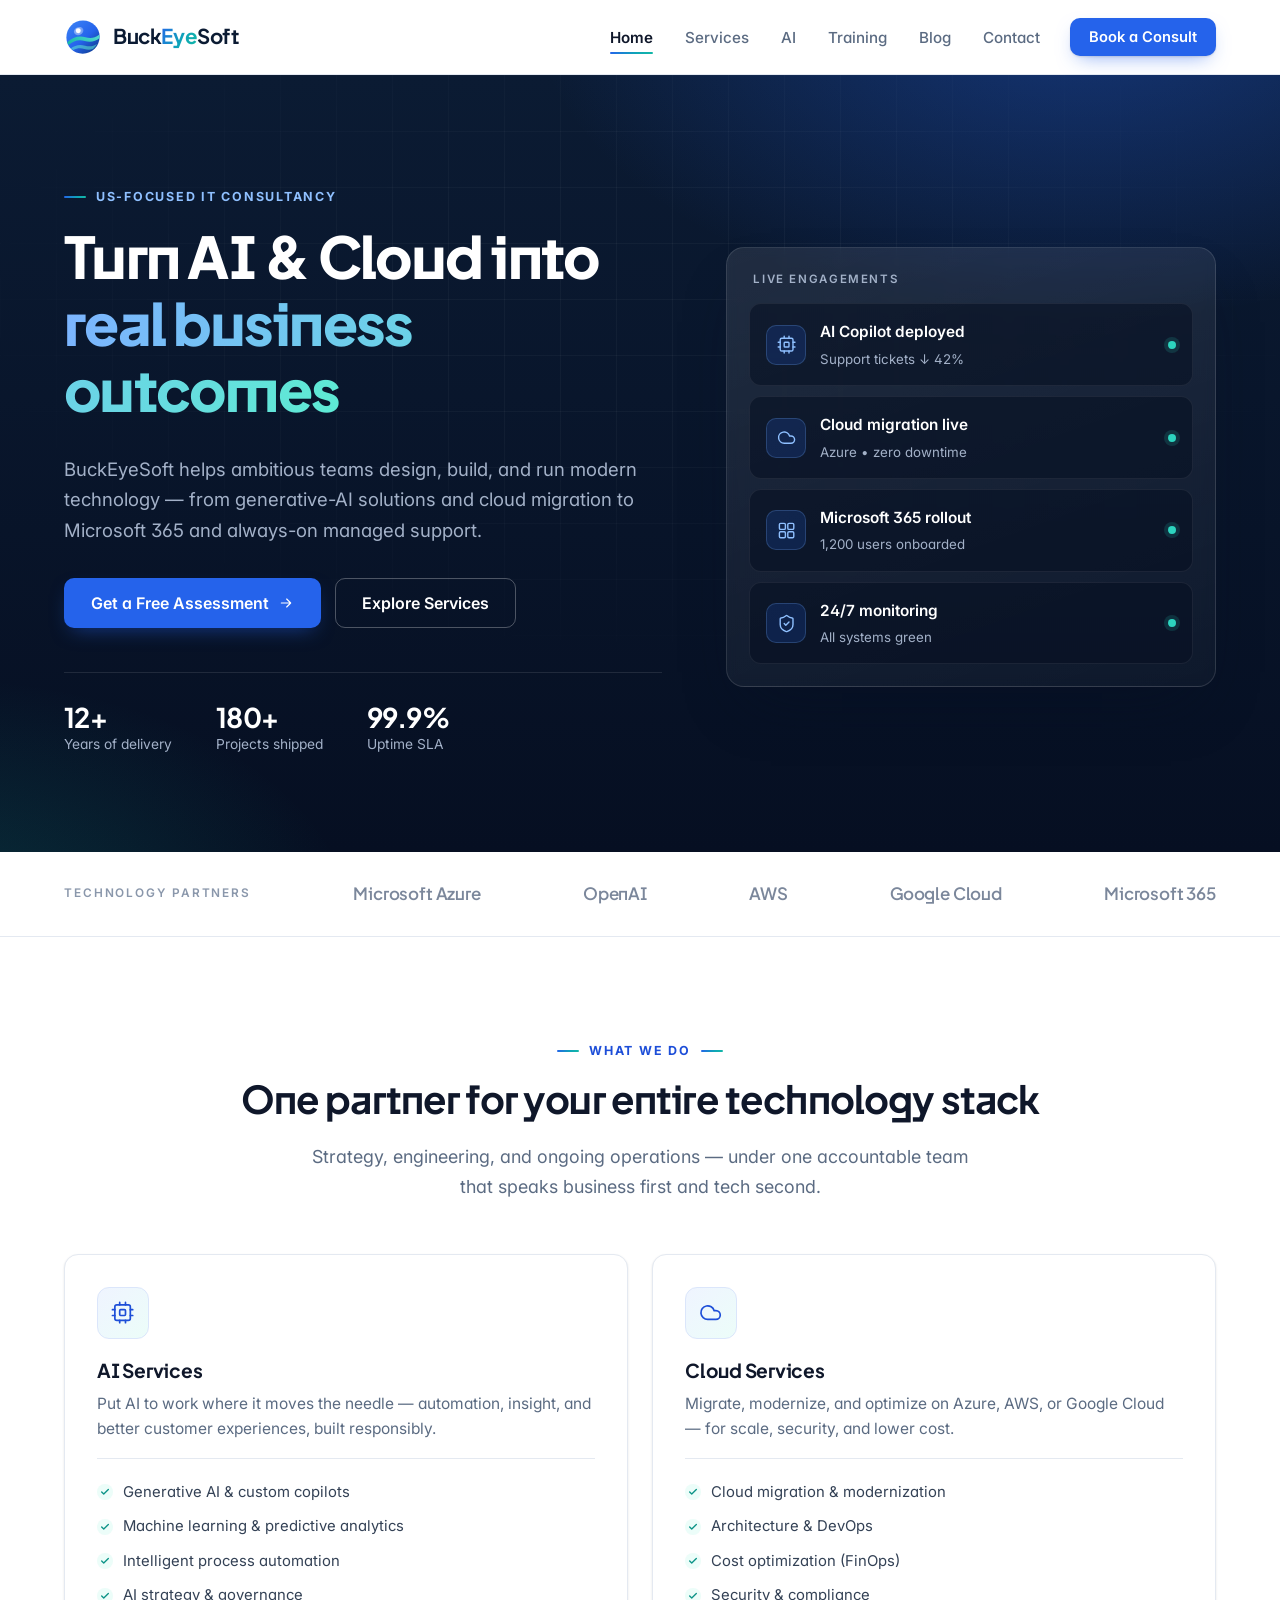
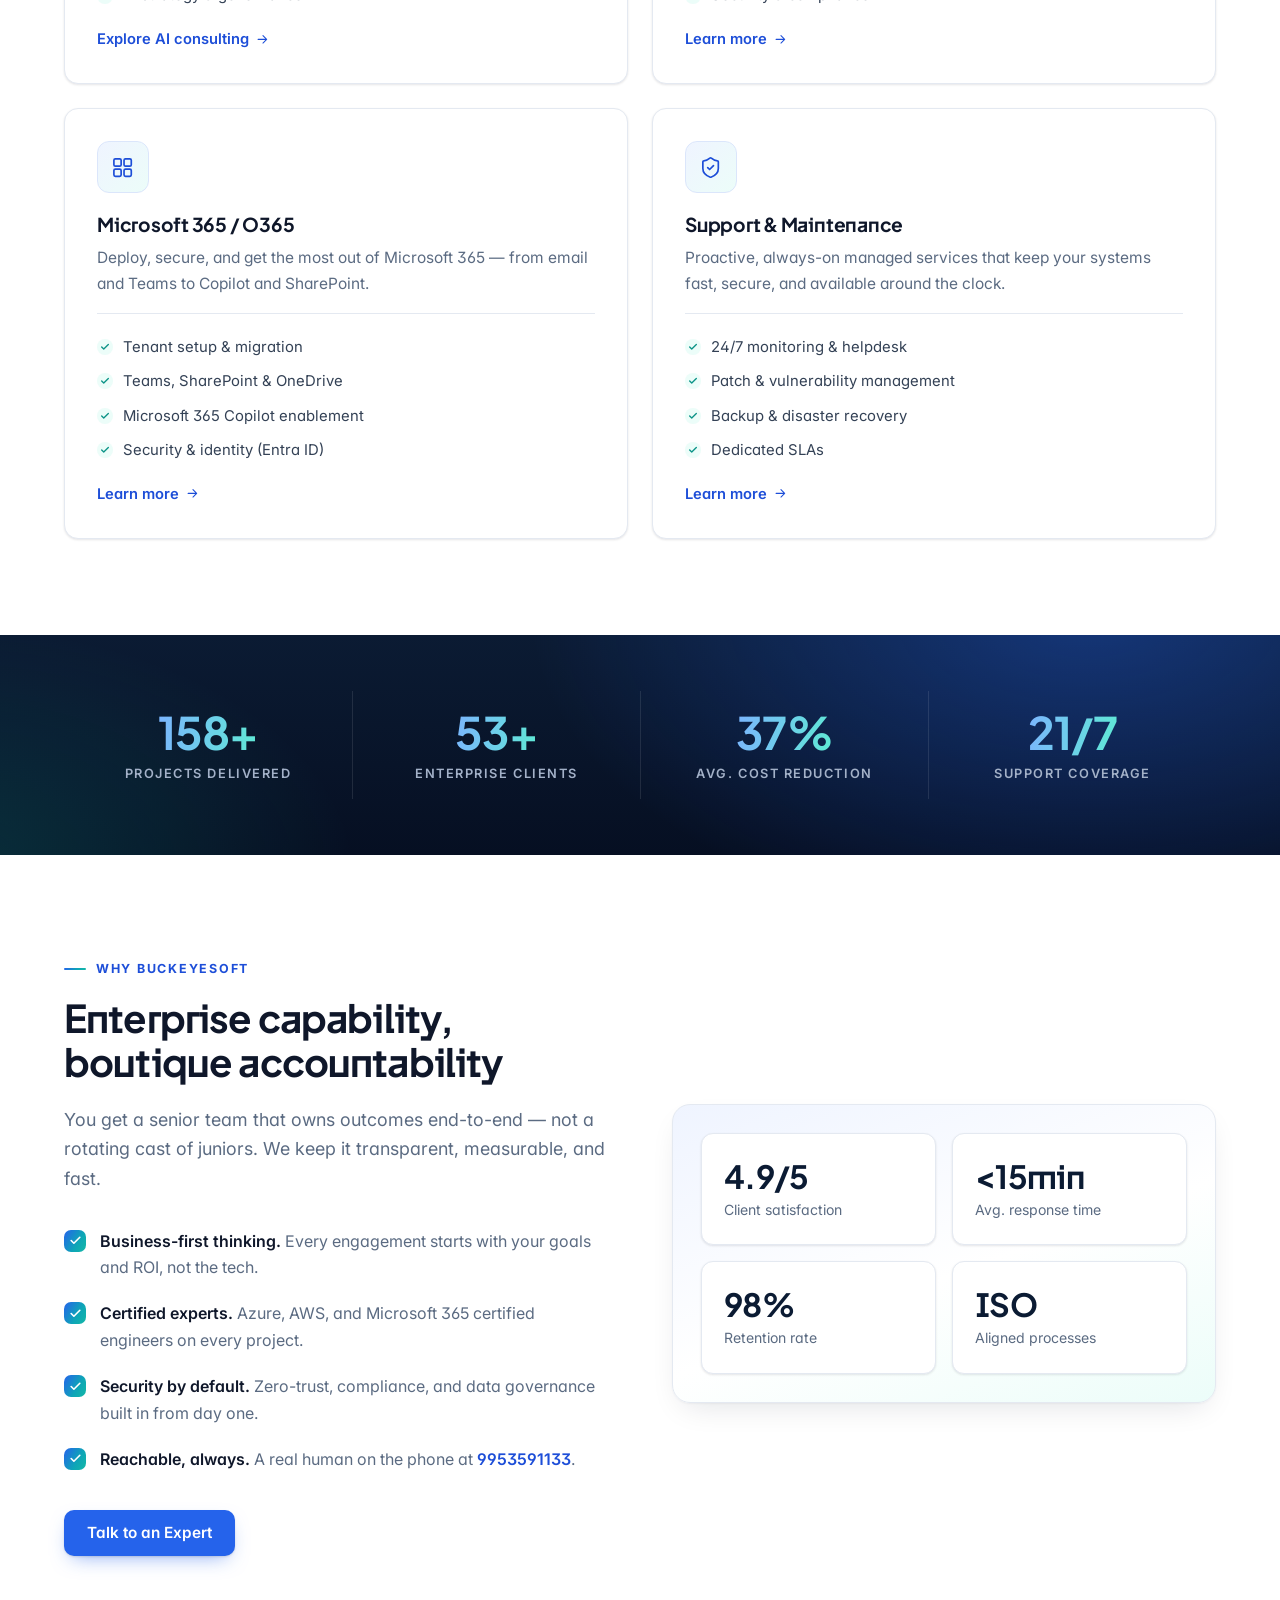
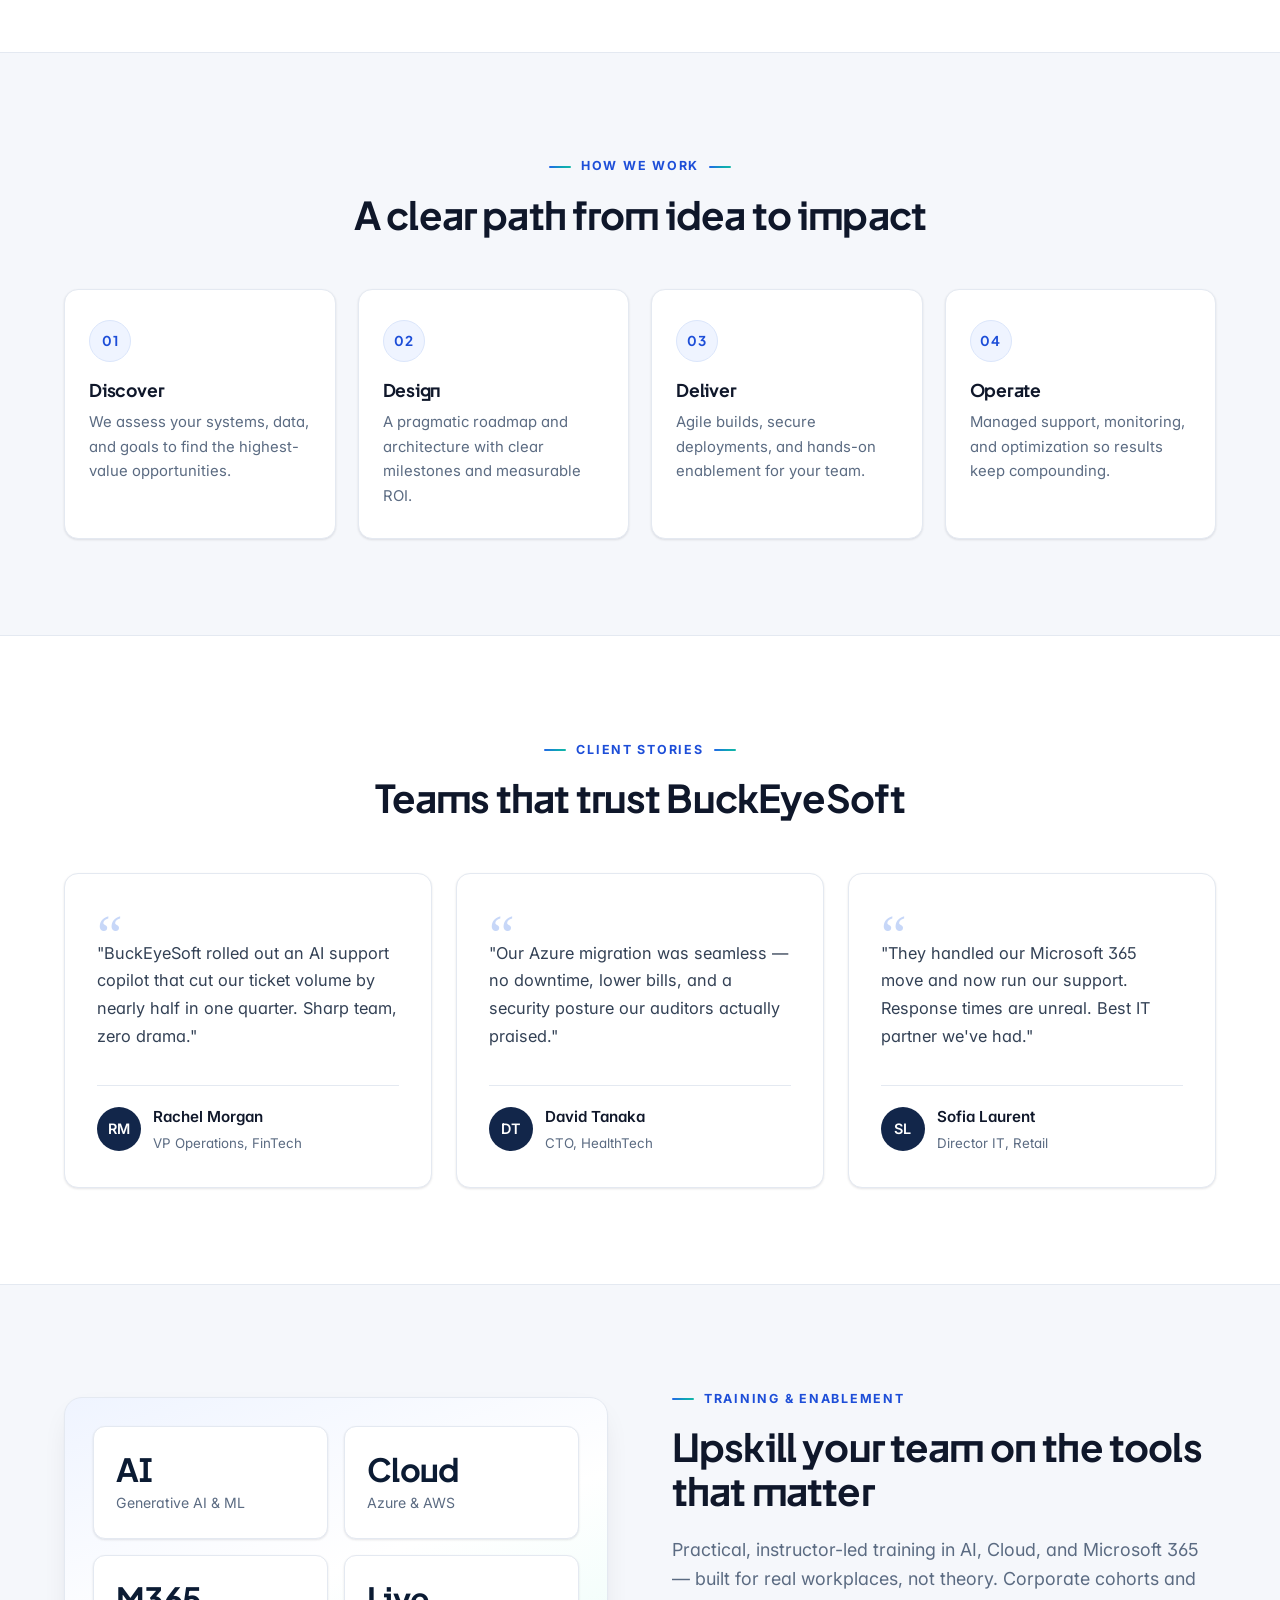
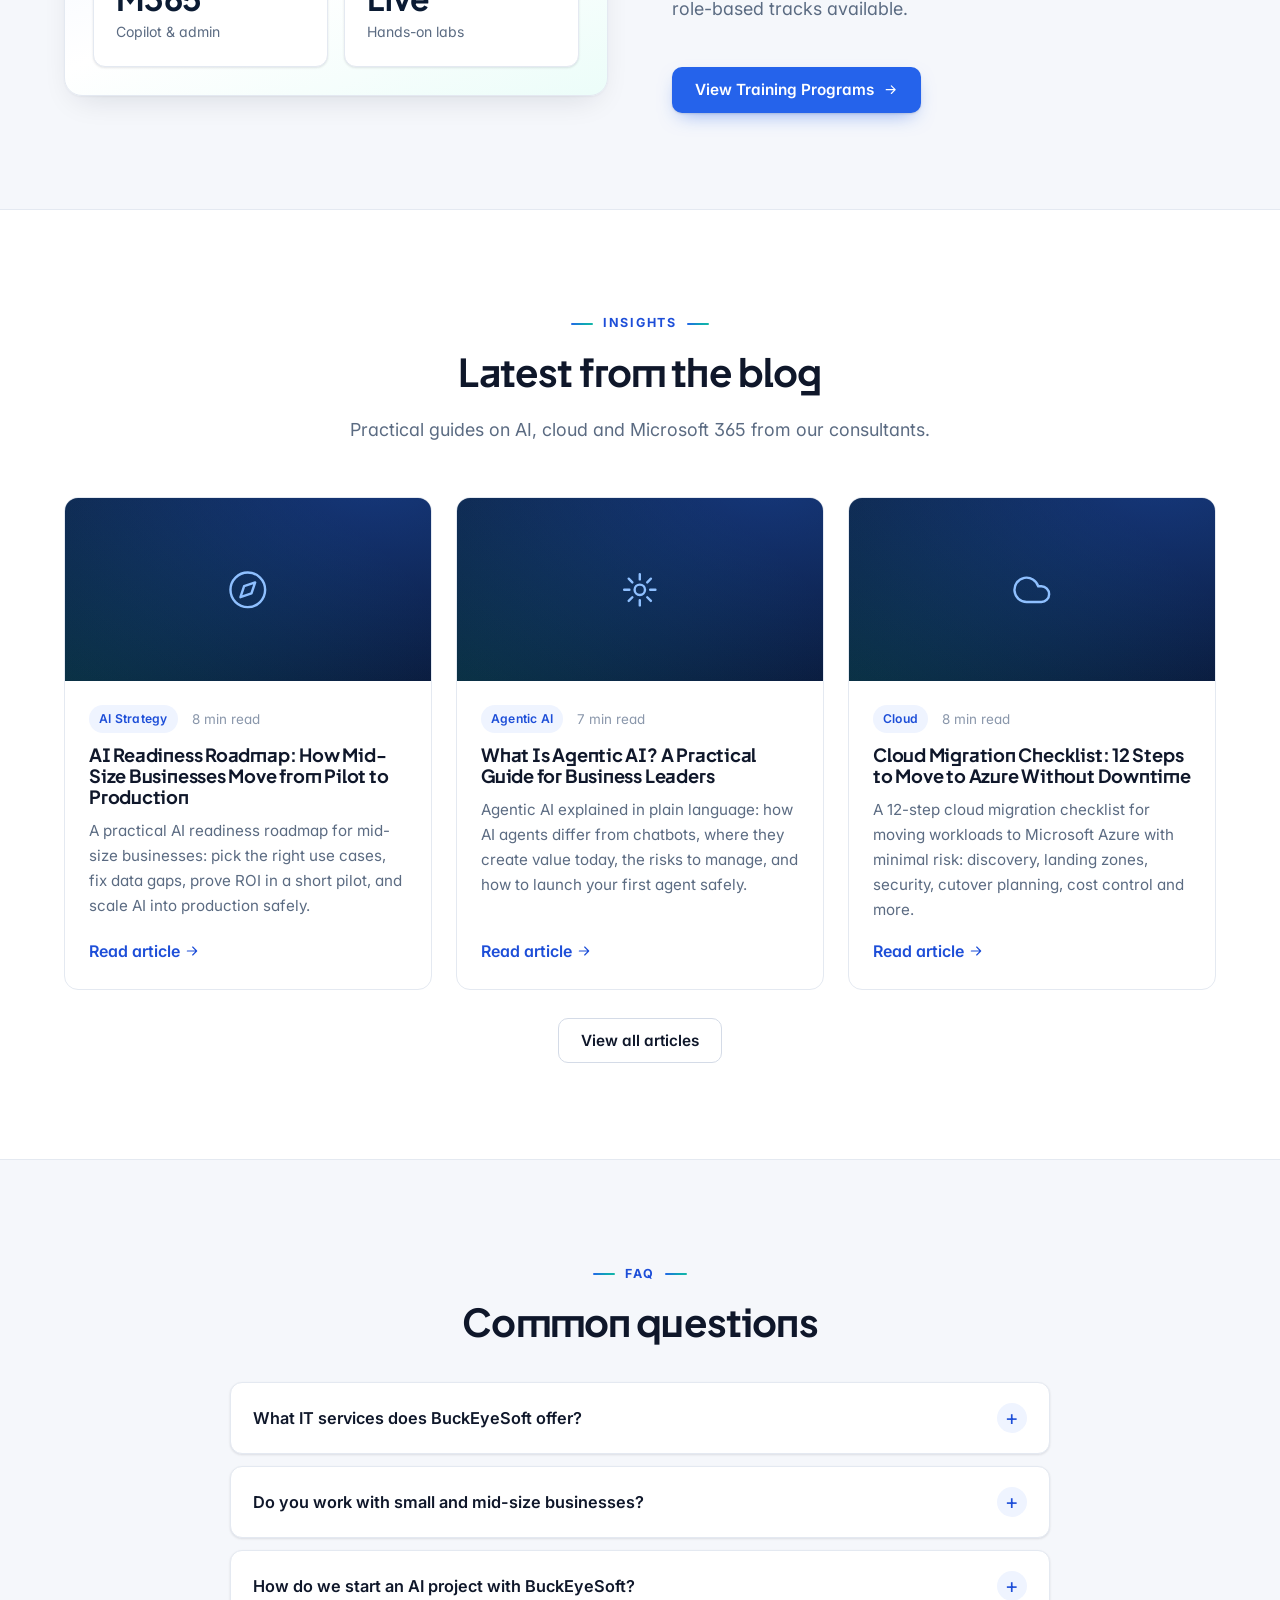
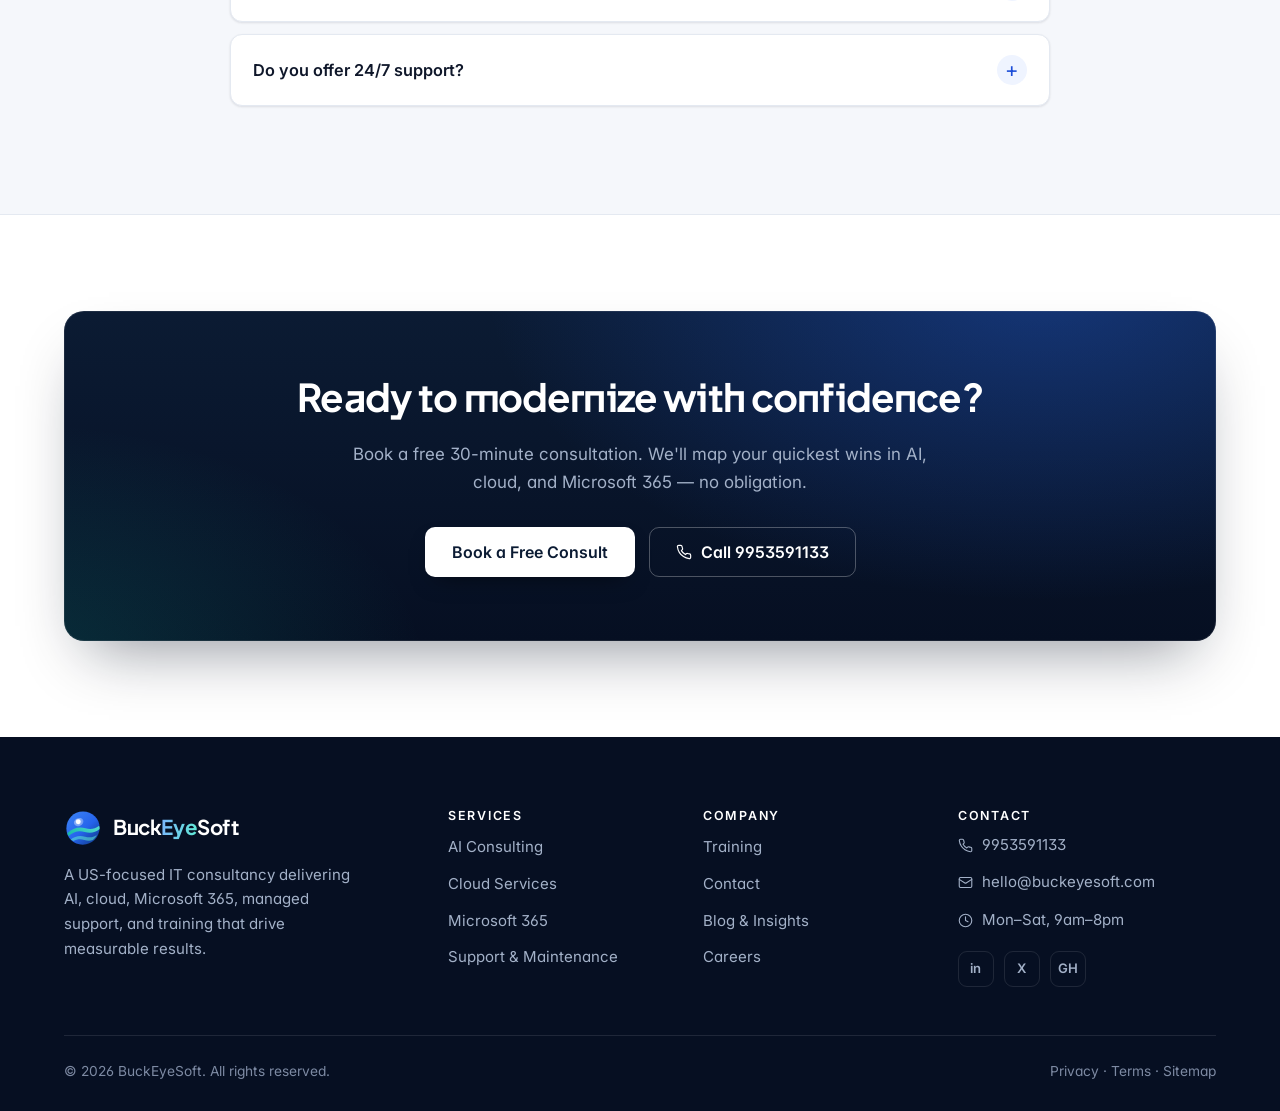
==== commit 5515e0e4: "Add AI consulting page, blog section, and SEO improvements - New ai.html landing page: overview prin" ====
--- a/index.html
+++ b/index.html
@@ -5,35 +5,116 @@
 <meta name="viewport" content="width=device-width, initial-scale=1.0">
 <title>BuckEyeSoft | AI, Cloud, Microsoft 365 & IT Consulting Services</title>
 <meta name="description" content="BuckEyeSoft is a US-focused IT consultancy delivering AI services, cloud migration, Microsoft 365, managed support & maintenance, and professional training. Get enterprise results with a partner you can reach 24/7.">
-<meta name="keywords" content="AI consulting, cloud migration, Microsoft 365 consulting, Office 365, managed IT support, IT maintenance, AI training, machine learning services, Azure, IT consultancy USA">
 <meta name="author" content="BuckEyeSoft">
 <meta name="robots" content="index, follow">
-<link rel="canonical" href="https://www.buckeyesoft.com/index.html">
+<link rel="canonical" href="https://buckeyesoft.com/">
 <!-- Open Graph -->
+<meta property="og:site_name" content="BuckEyeSoft">
 <meta property="og:type" content="website">
 <meta property="og:title" content="BuckEyeSoft | AI, Cloud, Microsoft 365 & IT Consulting">
 <meta property="og:description" content="Enterprise-grade AI, Cloud, Microsoft 365, Support & Training — delivered by a US-focused IT consultancy.">
-<meta property="og:url" content="https://www.buckeyesoft.com/">
-<meta property="og:image" content="https://www.buckeyesoft.com/assets/og-image.png">
+<meta property="og:url" content="https://buckeyesoft.com/">
+<meta property="og:image" content="https://buckeyesoft.com/assets/og-image.png">
 <meta name="twitter:card" content="summary_large_image">
 <!-- Preconnect + fonts -->
 <link rel="preconnect" href="https://fonts.googleapis.com">
 <link rel="preconnect" href="https://fonts.gstatic.com" crossorigin>
 <link href="https://fonts.googleapis.com/css2?family=Inter:wght@400;500;600;700&family=Plus+Jakarta+Sans:wght@600;700;800&display=swap" rel="stylesheet">
+<link rel="alternate" type="application/rss+xml" title="BuckEyeSoft Insights" href="https://buckeyesoft.com/blog/feed.xml">
 <link rel="stylesheet" href="assets/style.css">
+<meta name="theme-color" content="#0b1b33">
 <link rel="icon" type="image/svg+xml" href="assets/logo.svg">
 <!-- Structured data -->
 <script type="application/ld+json">
 {
-  "@context":"https://schema.org",
-  "@type":"ProfessionalService",
-  "name":"BuckEyeSoft",
-  "description":"IT consultancy delivering AI services, cloud, Microsoft 365, support & maintenance, and training.",
-  "url":"https://www.buckeyesoft.com",
-  "telephone":"+91-9953591133",
-  "areaServed":"US",
-  "serviceType":["AI Consulting","Cloud Services","Microsoft 365","IT Support & Maintenance","IT Training"],
-  "aggregateRating":{"@type":"AggregateRating","ratingValue":"4.9","reviewCount":"180"}
+ "@context": "https://schema.org",
+ "@graph": [
+  {
+   "@type": "Organization",
+   "@id": "https://buckeyesoft.com/#org",
+   "name": "BuckEyeSoft",
+   "url": "https://buckeyesoft.com/",
+   "logo": "https://buckeyesoft.com/assets/logo.svg",
+   "email": "hello@buckeyesoft.com",
+   "telephone": "+91-9953591133",
+   "contactPoint": {
+    "@type": "ContactPoint",
+    "telephone": "+91-9953591133",
+    "contactType": "sales",
+    "areaServed": "US",
+    "availableLanguage": "English"
+   }
+  },
+  {
+   "@type": "WebSite",
+   "@id": "https://buckeyesoft.com/#website",
+   "url": "https://buckeyesoft.com/",
+   "name": "BuckEyeSoft",
+   "publisher": {
+    "@id": "https://buckeyesoft.com/#org"
+   }
+  },
+  {
+   "@type": "ProfessionalService",
+   "@id": "https://buckeyesoft.com/#service",
+   "name": "BuckEyeSoft",
+   "url": "https://buckeyesoft.com/",
+   "image": "https://buckeyesoft.com/assets/og-image.png",
+   "telephone": "+91-9953591133",
+   "areaServed": "US",
+   "parentOrganization": {
+    "@id": "https://buckeyesoft.com/#org"
+   },
+   "description": "IT consultancy delivering AI consulting, cloud migration, Microsoft 365, managed support and maintenance, and corporate IT training.",
+   "serviceType": [
+    "AI Consulting",
+    "Cloud Services",
+    "Microsoft 365",
+    "IT Support & Maintenance",
+    "IT Training"
+   ]
+  }
+ ]
+}
+</script>
+<script type="application/ld+json">
+{
+ "@context": "https://schema.org",
+ "@type": "FAQPage",
+ "mainEntity": [
+  {
+   "@type": "Question",
+   "name": "What IT services does BuckEyeSoft offer?",
+   "acceptedAnswer": {
+    "@type": "Answer",
+    "text": "We provide AI consulting, cloud migration and management on Azure, AWS and Google Cloud, Microsoft 365 deployment and Copilot enablement, 24/7 managed support and maintenance, and corporate IT training."
+   }
+  },
+  {
+   "@type": "Question",
+   "name": "Do you work with small and mid-size businesses?",
+   "acceptedAnswer": {
+    "@type": "Answer",
+    "text": "Yes. Most of our clients are growing mid-size companies that want enterprise-grade results with a senior team that is easy to reach."
+   }
+  },
+  {
+   "@type": "Question",
+   "name": "How do we start an AI project with BuckEyeSoft?",
+   "acceptedAnswer": {
+    "@type": "Answer",
+    "text": "Book a free consultation or AI readiness assessment. We review your goals, data and systems, then recommend the highest-value use cases and a short pilot plan."
+   }
+  },
+  {
+   "@type": "Question",
+   "name": "Do you offer 24/7 support?",
+   "acceptedAnswer": {
+    "@type": "Answer",
+    "text": "Yes. Our managed support includes round-the-clock monitoring and helpdesk coverage with dedicated SLAs. You can also call us directly at 9953591133."
+   }
+  }
+ ]
 }
 </script>
 </head>
@@ -48,7 +129,9 @@
     <ul class="nav-links">
       <li><a href="index.html">Home</a></li>
       <li><a href="services.html">Services</a></li>
+      <li><a href="ai.html">AI</a></li>
       <li><a href="training.html">Training</a></li>
+      <li><a href="blog/">Blog</a></li>
       <li><a href="contact.html">Contact</a></li>
       <li class="nav-cta"><a class="btn btn-primary" href="contact.html">Book a Consult</a></li>
     </ul>
@@ -113,7 +196,7 @@
           <li>Intelligent process automation</li>
           <li>AI strategy &amp; governance</li>
         </ul>
-        <a class="more" href="services.html#ai">Learn more <svg class="i" viewBox="0 0 24 24" aria-hidden="true"><path d="M5 12h14M13 6l6 6-6 6"/></svg></a>
+        <a class="more" href="ai.html">Explore AI consulting <svg class="i" viewBox="0 0 24 24" aria-hidden="true"><path d="M5 12h14M13 6l6 6-6 6"/></svg></a>
       </div>
       <div class="card reveal">
         <div class="icon"><svg class="i" viewBox="0 0 24 24" aria-hidden="true"><path d="M17.5 19H9a7 7 0 1 1 6.71-9h1.79a4.5 4.5 0 1 1 0 9Z"/></svg></div>
@@ -251,6 +334,63 @@
   </div>
 </section>
 
+<!-- INSIGHTS -->
+<section class="section">
+  <div class="container">
+    <div class="center reveal">
+      <span class="eyebrow">Insights</span>
+      <h2>Latest from the blog</h2>
+      <p class="lead">Practical guides on AI, cloud and Microsoft 365 from our consultants.</p>
+    </div>
+    <div class="post-grid mt-lg">
+      <a class="post-card reveal" href="blog/ai-readiness-roadmap.html">
+        <div class="post-thumb"><svg class="i" viewBox="0 0 24 24" aria-hidden="true"><circle cx="12" cy="12" r="10"/><path d="m16.24 7.76-2.12 6.36-6.36 2.12 2.12-6.36 6.36-2.12z"/></svg></div>
+        <div class="post-body">
+          <div class="post-meta"><span class="tag">AI Strategy</span><span>8 min read</span></div>
+          <h3>AI Readiness Roadmap: How Mid-Size Businesses Move from Pilot to Production</h3>
+          <p>A practical AI readiness roadmap for mid-size businesses: pick the right use cases, fix data gaps, prove ROI in a short pilot, and scale AI into production safely.</p>
+          <span class="more link">Read article <svg class="i" viewBox="0 0 24 24" aria-hidden="true"><path d="M5 12h14M13 6l6 6-6 6"/></svg></span>
+        </div>
+      </a>
+      <a class="post-card reveal" href="blog/agentic-ai-for-business.html">
+        <div class="post-thumb"><svg class="i" viewBox="0 0 24 24" aria-hidden="true"><path d="M12 3v3M12 18v3M3 12h3M18 12h3M5.6 5.6l2.1 2.1M16.3 16.3l2.1 2.1M5.6 18.4l2.1-2.1M16.3 7.7l2.1-2.1"/><circle cx="12" cy="12" r="3"/></svg></div>
+        <div class="post-body">
+          <div class="post-meta"><span class="tag">Agentic AI</span><span>7 min read</span></div>
+          <h3>What Is Agentic AI? A Practical Guide for Business Leaders</h3>
+          <p>Agentic AI explained in plain language: how AI agents differ from chatbots, where they create value today, the risks to manage, and how to launch your first agent safely.</p>
+          <span class="more link">Read article <svg class="i" viewBox="0 0 24 24" aria-hidden="true"><path d="M5 12h14M13 6l6 6-6 6"/></svg></span>
+        </div>
+      </a>
+      <a class="post-card reveal" href="blog/azure-cloud-migration-checklist.html">
+        <div class="post-thumb"><svg class="i" viewBox="0 0 24 24" aria-hidden="true"><path d="M17.5 19H9a7 7 0 1 1 6.71-9h1.79a4.5 4.5 0 1 1 0 9Z"/></svg></div>
+        <div class="post-body">
+          <div class="post-meta"><span class="tag">Cloud</span><span>8 min read</span></div>
+          <h3>Cloud Migration Checklist: 12 Steps to Move to Azure Without Downtime</h3>
+          <p>A 12-step cloud migration checklist for moving workloads to Microsoft Azure with minimal risk: discovery, landing zones, security, cutover planning, cost control and more.</p>
+          <span class="more link">Read article <svg class="i" viewBox="0 0 24 24" aria-hidden="true"><path d="M5 12h14M13 6l6 6-6 6"/></svg></span>
+        </div>
+      </a>
+    </div>
+    <div class="center mt-md"><a class="btn btn-ghost" href="blog/">View all articles</a></div>
+  </div>
+</section>
+
+<!-- FAQ -->
+<section class="section section-alt">
+  <div class="container">
+    <div class="center reveal">
+      <span class="eyebrow">FAQ</span>
+      <h2>Common questions</h2>
+    </div>
+    <div class="faq-wrap">
+      <div class="faq-item reveal"><button class="faq-q">What IT services does BuckEyeSoft offer? <span class="pm">+</span></button><div class="faq-a"><p>We provide AI consulting, cloud migration and management on Azure, AWS and Google Cloud, Microsoft 365 deployment and Copilot enablement, 24/7 managed support and maintenance, and corporate IT training.</p></div></div>
+      <div class="faq-item reveal"><button class="faq-q">Do you work with small and mid-size businesses? <span class="pm">+</span></button><div class="faq-a"><p>Yes. Most of our clients are growing mid-size companies that want enterprise-grade results with a senior team that is easy to reach.</p></div></div>
+      <div class="faq-item reveal"><button class="faq-q">How do we start an AI project with BuckEyeSoft? <span class="pm">+</span></button><div class="faq-a"><p>Book a free consultation or AI readiness assessment. We review your goals, data and systems, then recommend the highest-value use cases and a short pilot plan.</p></div></div>
+      <div class="faq-item reveal"><button class="faq-q">Do you offer 24/7 support? <span class="pm">+</span></button><div class="faq-a"><p>Yes. Our managed support includes round-the-clock monitoring and helpdesk coverage with dedicated SLAs. You can also call us directly at 9953591133.</p></div></div>
+    </div>
+  </div>
+</section>
+
 <!-- CTA -->
 <section class="section">
   <div class="container">
@@ -276,7 +416,7 @@
       <div>
         <h4>Services</h4>
         <ul>
-          <li><a href="services.html#ai">AI Services</a></li>
+          <li><a href="ai.html">AI Consulting</a></li>
           <li><a href="services.html#cloud">Cloud Services</a></li>
           <li><a href="services.html#o365">Microsoft 365</a></li>
           <li><a href="services.html#support">Support &amp; Maintenance</a></li>
@@ -287,7 +427,7 @@
         <ul>
           <li><a href="training.html">Training</a></li>
           <li><a href="contact.html">Contact</a></li>
-          <li><a href="index.html#services">Why Us</a></li>
+          <li><a href="blog/">Blog &amp; Insights</a></li>
           <li><a href="contact.html">Careers</a></li>
         </ul>
       </div>
@@ -307,7 +447,7 @@
     </div>
     <div class="footer-bottom">
       <span>© 2026 BuckEyeSoft. All rights reserved.</span>
-      <span><a href="#">Privacy</a> · <a href="#">Terms</a> · <a href="#">Sitemap</a></span>
+      <span><a href="#">Privacy</a> · <a href="#">Terms</a> · <a href="sitemap.xml">Sitemap</a></span>
     </div>
   </div>
 </footer>
--- a/assets/style.css
+++ b/assets/style.css
@@ -387,3 +387,79 @@
   .card,.price,.form-card{padding:26px}
 }
 .btn-row-center{justify-content:center}
+
+/* ---------- Jump nav (long pages) ---------- */
+.jump-nav{position:sticky;top:74px;z-index:40;background:rgba(255,255,255,.94);backdrop-filter:blur(10px);-webkit-backdrop-filter:blur(10px);border-bottom:1px solid var(--line)}
+.jump-nav .container{display:flex;gap:6px;overflow-x:auto;scrollbar-width:none;padding-top:10px;padding-bottom:10px}
+.jump-nav .container::-webkit-scrollbar{display:none}
+.jump-nav a{white-space:nowrap;padding:8px 14px;border-radius:999px;font-size:.88rem;font-weight:500;color:var(--muted)}
+.jump-nav a:hover{background:var(--blue-50);color:var(--blue-700)}
+section[id]{scroll-margin-top:140px}
+
+/* ---------- Pillars ---------- */
+.pillar + .pillar{margin-top:72px}
+.pillar .num{font-family:var(--font-display);font-weight:700;font-size:.82rem;letter-spacing:.14em;color:var(--blue-700);text-transform:uppercase}
+.pillar-panel{background:var(--grad-hero);border-radius:18px;padding:36px;color:var(--on-dark);box-shadow:var(--shadow-lg)}
+.pillar-panel h3{color:#fff;margin-bottom:14px}
+.pillar-panel ul{list-style:none;margin:0;padding:0}
+.pillar-panel li{padding:10px 0 10px 30px;position:relative;border-top:1px solid var(--line-dark);color:var(--on-dark-muted);font-size:.95rem}
+.pillar-panel li:first-child{border-top:0}
+.pillar-panel li:before{content:"";position:absolute;left:4px;top:calc(10px + .45em);width:10px;height:10px;border-radius:50%;background:var(--grad-text-dark)}
+
+/* ---------- Case story ---------- */
+.case{display:grid;grid-template-columns:.9fr 1.1fr;gap:48px;align-items:center;background:#fff;border:1px solid var(--line);border-radius:18px;padding:44px;box-shadow:var(--shadow)}
+.case-stats{display:grid;grid-template-columns:1fr 1fr;gap:16px}
+.case-stats .stat-box b{background:var(--grad-brand);-webkit-background-clip:text;background-clip:text;color:transparent;font-size:2.4rem}
+
+/* ---------- Blog ---------- */
+.post-grid{display:grid;grid-template-columns:repeat(3,1fr);gap:24px}
+.post-grid.cols-2{grid-template-columns:repeat(2,1fr)}
+.post-card{display:flex;flex-direction:column;background:#fff;border:1px solid var(--line);border-radius:var(--radius);overflow:hidden;transition:transform .25s,box-shadow .25s,border-color .25s}
+.post-card:hover{transform:translateY(-3px);box-shadow:var(--shadow);border-color:var(--line-strong)}
+.post-thumb{aspect-ratio:16/8;background:var(--grad-hero);display:grid;place-items:center;color:#8fc0ff;font-size:2.6rem;position:relative}
+.post-thumb .i{stroke-width:1.4}
+.post-body{padding:24px;display:flex;flex-direction:column;flex:1}
+.post-body h3{font-size:1.14rem;margin-bottom:10px}
+.post-body p{color:var(--muted);font-size:.95rem;flex:1}
+.post-meta{display:flex;flex-wrap:wrap;gap:6px 14px;align-items:center;color:var(--subtle);font-size:.84rem;margin-bottom:12px}
+.tag{display:inline-block;padding:4px 10px;border-radius:999px;background:var(--blue-50);color:var(--blue-700);font-size:.76rem;font-weight:600;letter-spacing:.02em}
+.page-hero .post-meta{justify-content:center;color:var(--on-dark-muted);margin:22px 0 0}
+.page-hero .tag{background:rgba(143,192,255,.14);color:#bcd8ff}
+.article-wrap{display:grid;grid-template-columns:minmax(0,1fr) 280px;gap:56px;align-items:start}
+.prose{font-size:1.06rem;line-height:1.8;color:var(--text);max-width:740px}
+.prose h2{font-size:1.6rem;margin:2.2em 0 .6em}
+.prose h3{font-size:1.2rem;margin:1.8em 0 .5em}
+.prose p,.prose ul,.prose ol{margin:0 0 1.2em}
+.prose ul,.prose ol{padding-left:1.3em}
+.prose li{margin:.4em 0}
+.prose li::marker{color:var(--blue-600)}
+.prose a{color:var(--blue-700);font-weight:600;text-decoration:underline;text-underline-offset:3px;text-decoration-thickness:1px}
+.prose strong{color:var(--ink)}
+.prose .intro{font-size:1.18rem;color:var(--ink)}
+.callout{border:1px solid #c7d7f8;background:var(--blue-50);border-radius:12px;padding:22px 24px;margin:0 0 1.6em}
+.callout h2,.callout h3{margin:0 0 .5em;font-size:1.05rem}
+.callout ul{margin:0}
+.toc{position:sticky;top:100px;border:1px solid var(--line);border-radius:var(--radius);padding:22px;background:var(--bg-alt)}
+.toc h2{font-family:var(--font);font-size:.76rem;font-weight:600;text-transform:uppercase;letter-spacing:.14em;color:var(--subtle);margin:0 0 12px}
+.toc ol{list-style:none;margin:0;padding:0}
+.toc li a{display:block;padding:6px 0;color:var(--muted);font-size:.92rem;line-height:1.4}
+.toc li a:hover{color:var(--blue-700)}
+.toc .btn{width:100%;margin-top:18px}
+.insight-list{list-style:none;margin:0;padding:0;border-top:1px solid var(--line)}
+.insight-list li{border-bottom:1px solid var(--line)}
+.insight-list a{display:flex;justify-content:space-between;align-items:center;gap:20px;padding:20px 4px;font-family:var(--font-display);font-weight:600;color:var(--ink);font-size:1.08rem}
+.insight-list a:hover{color:var(--blue-700)}
+.insight-list a .i{color:var(--blue-700);flex-shrink:0}
+.faq-wrap{max-width:820px;margin:38px auto 0}
+
+@media(max-width:900px){
+  .post-grid,.post-grid.cols-2{grid-template-columns:1fr 1fr}
+  .article-wrap,.case{grid-template-columns:1fr}
+  .toc{position:static}
+}
+@media(max-width:640px){
+  .post-grid,.post-grid.cols-2,.case-stats{grid-template-columns:1fr}
+  .case{padding:28px}
+  .pillar-panel{padding:26px}
+  .jump-nav{top:74px}
+}
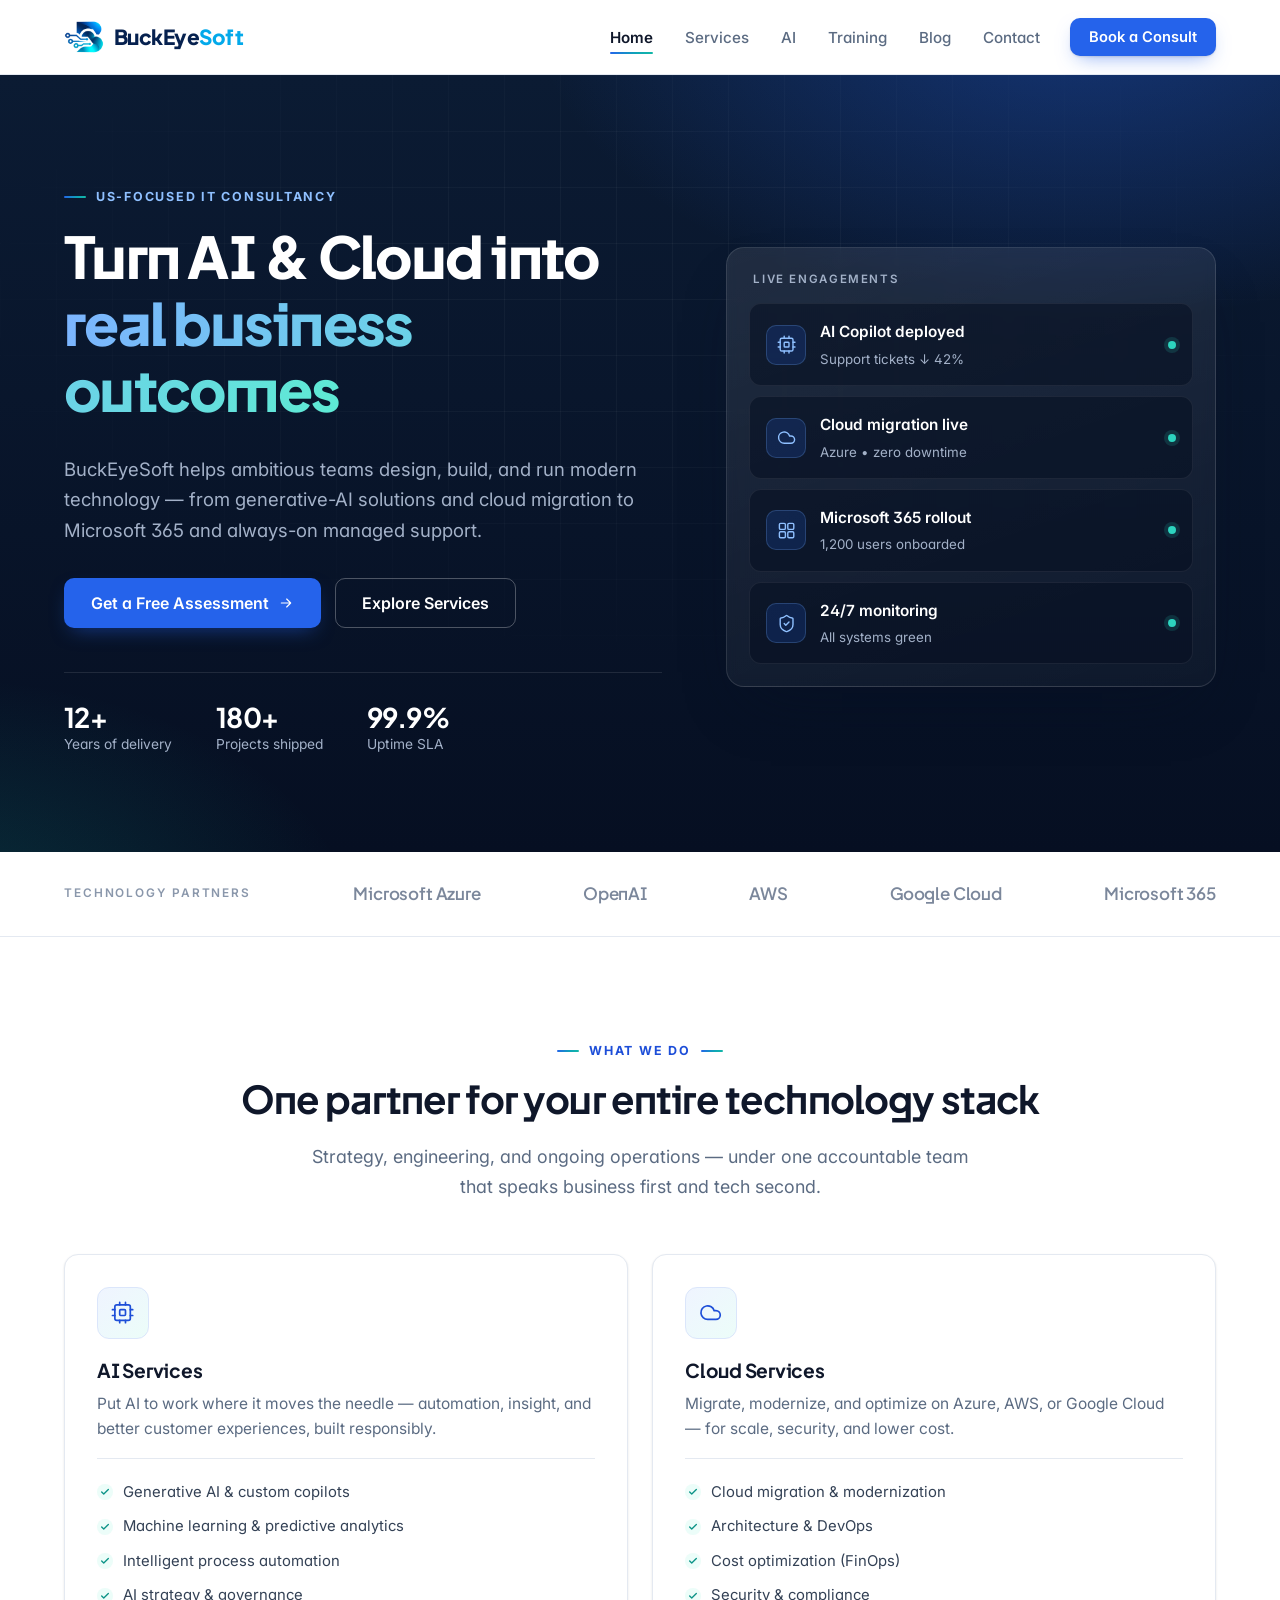
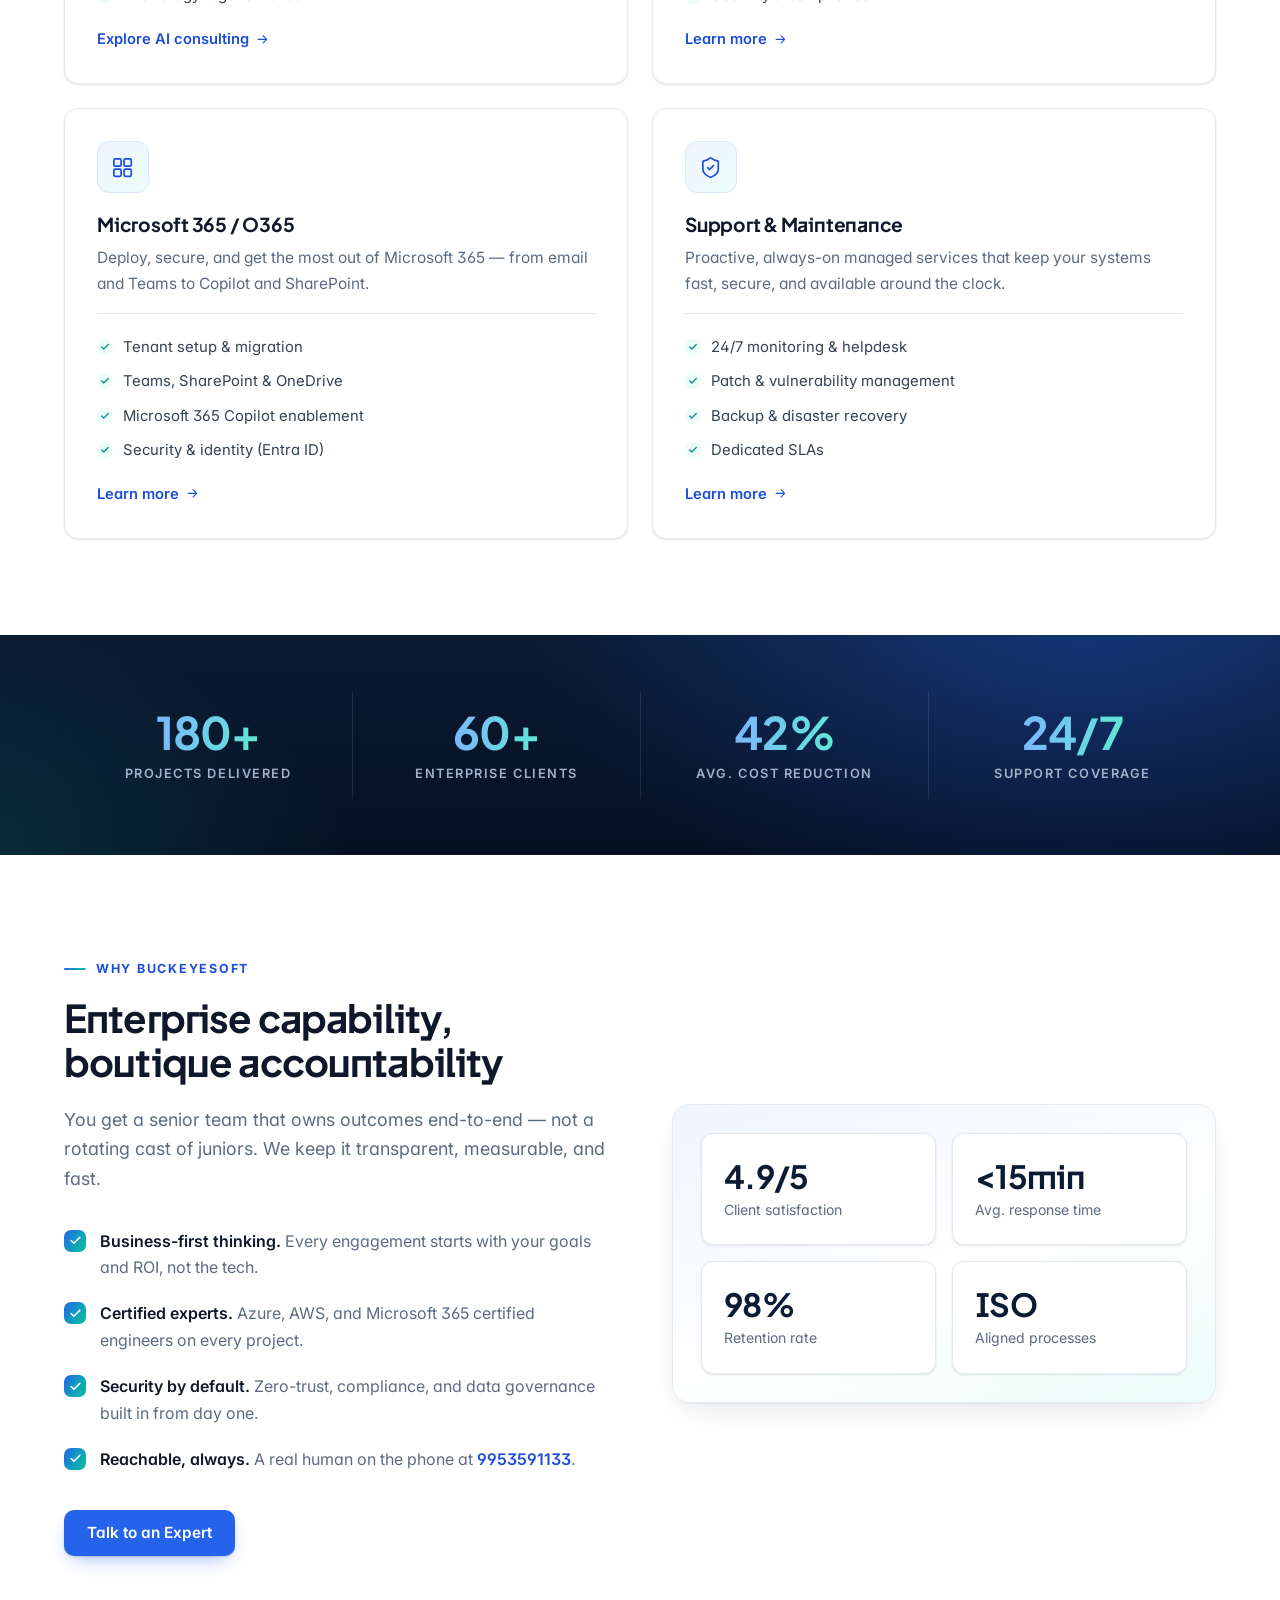
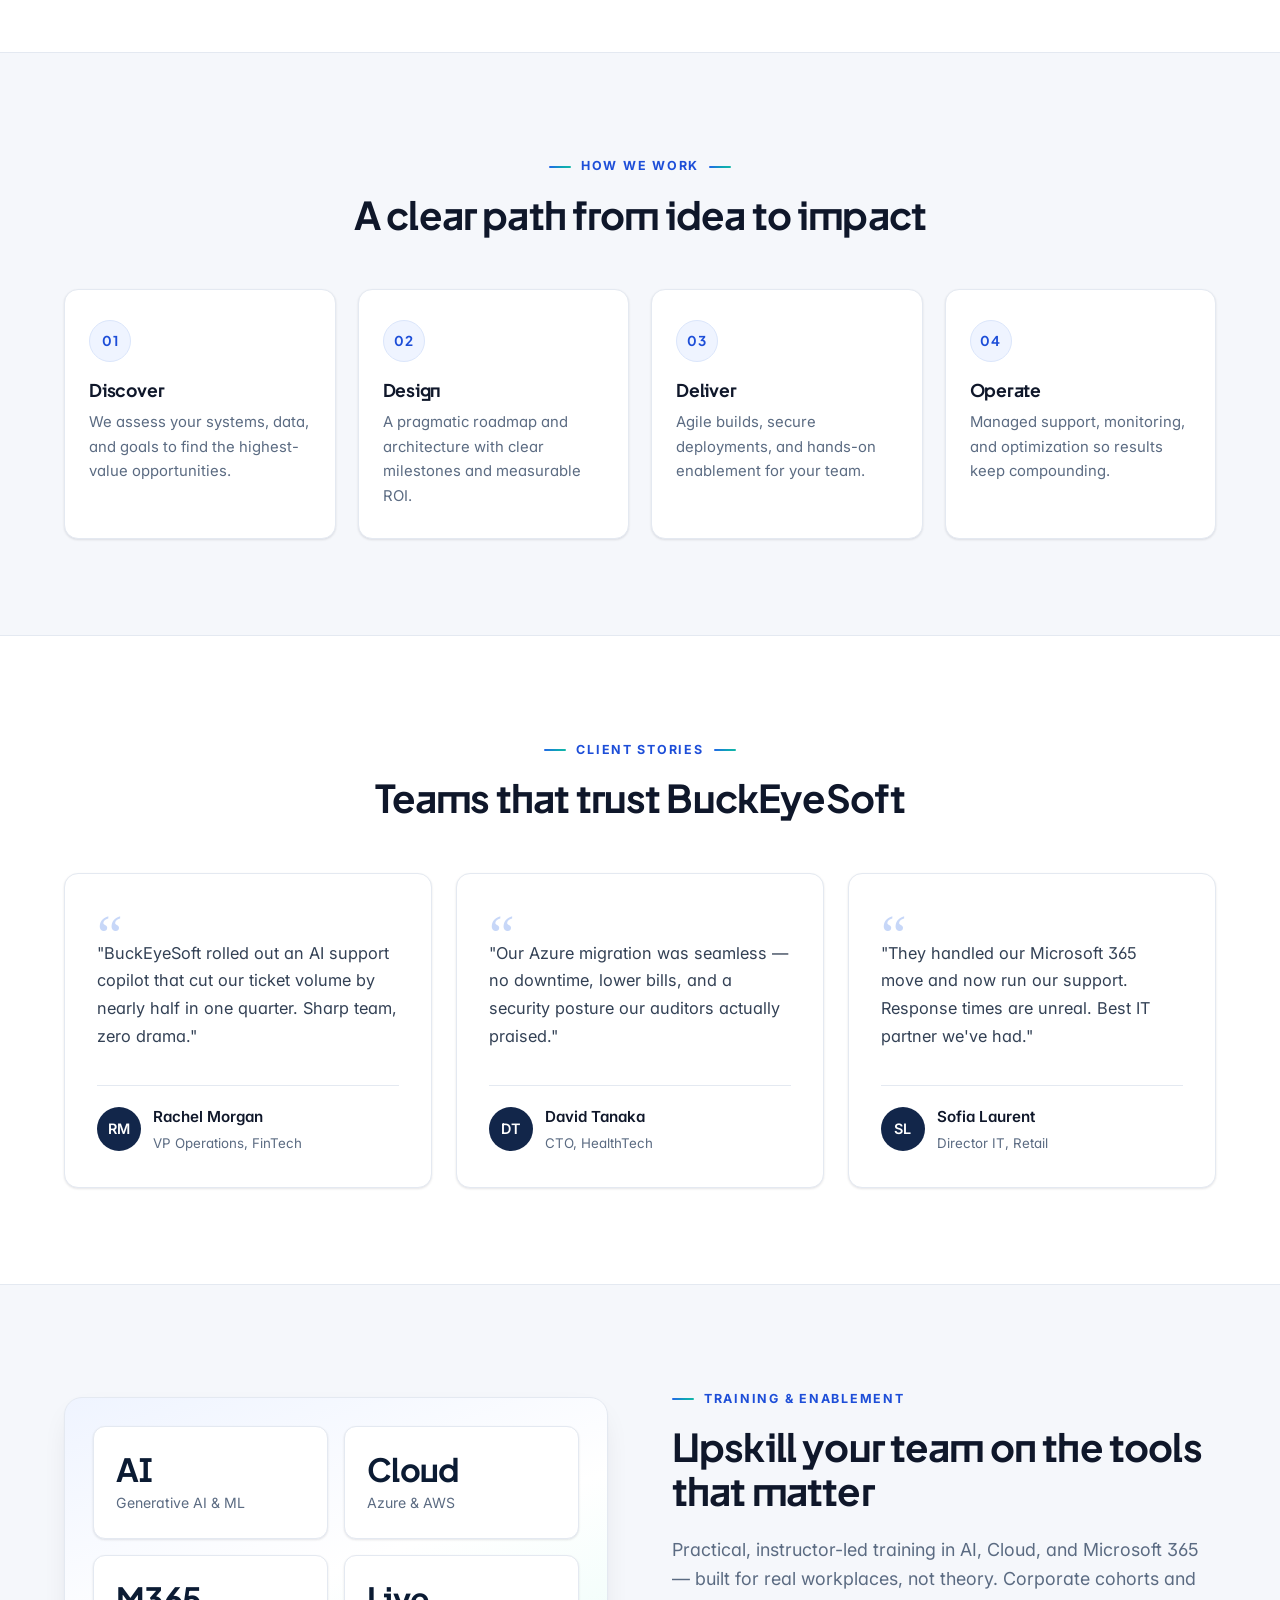
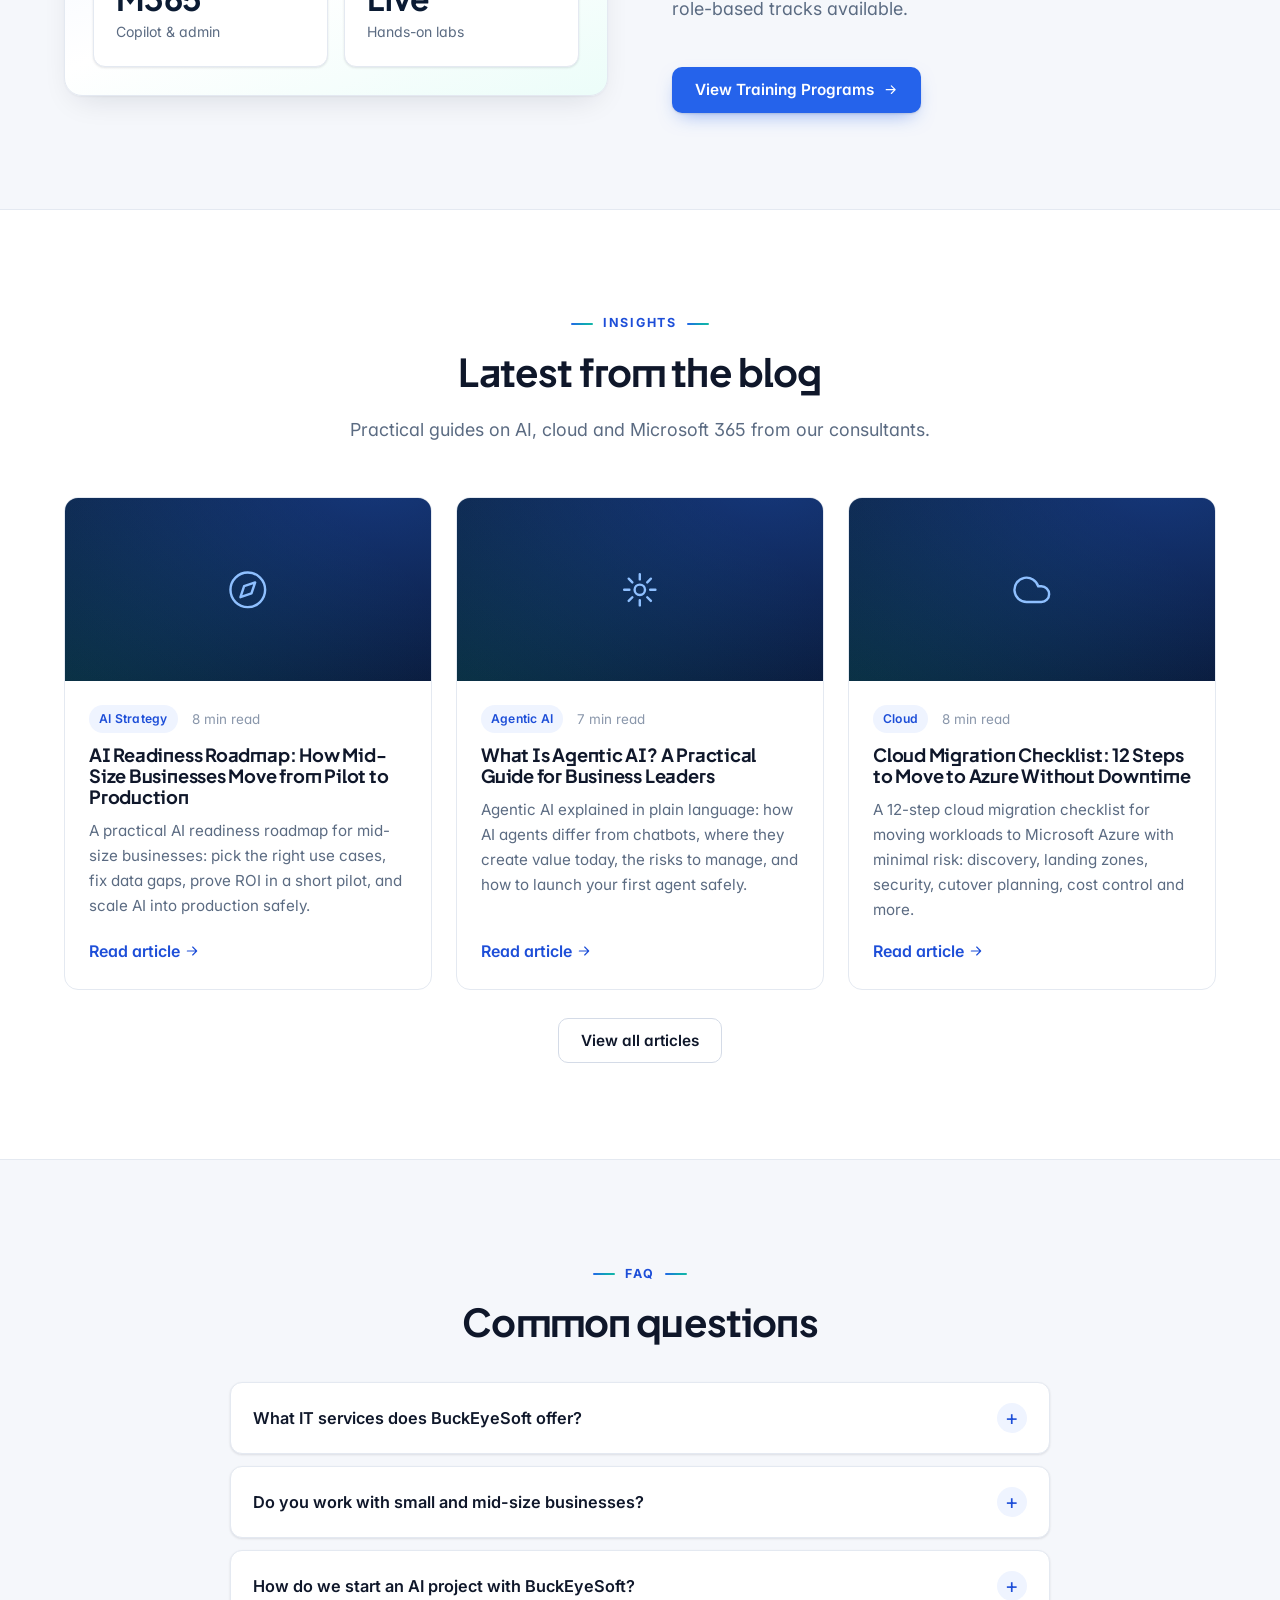
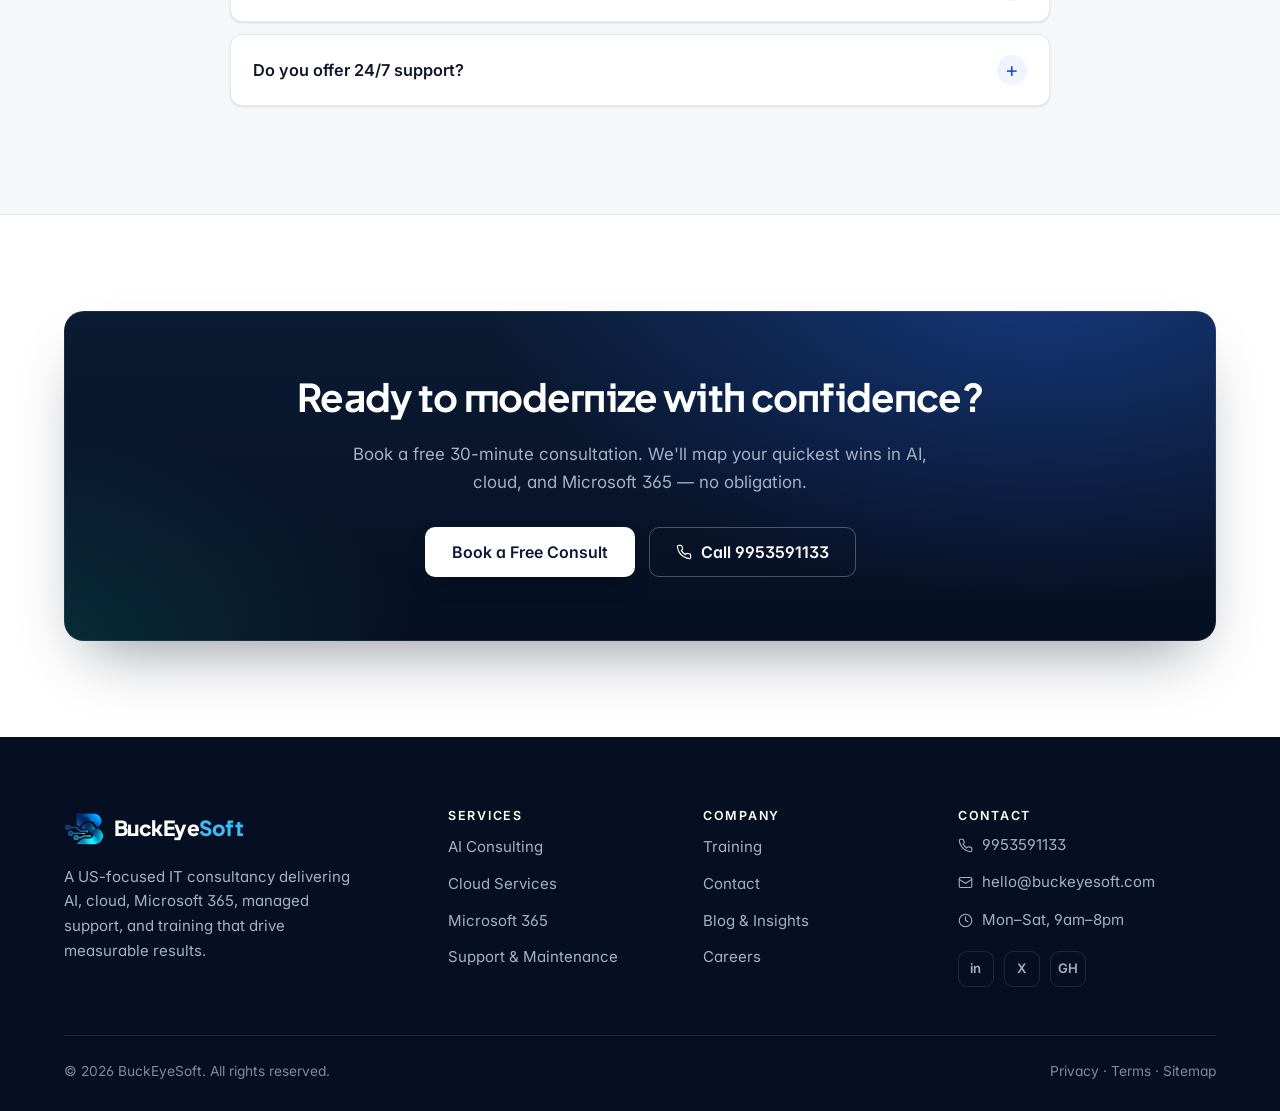
==== commit e5429725: "Use the new BuckEyeSoft logo across the site - Header/footer mark is a transparent crop of the uploa" ====
--- a/index.html
+++ b/index.html
@@ -23,7 +23,9 @@
 <link rel="alternate" type="application/rss+xml" title="BuckEyeSoft Insights" href="https://buckeyesoft.com/blog/feed.xml">
 <link rel="stylesheet" href="assets/style.css">
 <meta name="theme-color" content="#0b1b33">
-<link rel="icon" type="image/svg+xml" href="assets/logo.svg">
+<link rel="icon" type="image/png" sizes="32x32" href="assets/favicon-32.png">
+<link rel="icon" type="image/png" sizes="512x512" href="assets/icon-512.png">
+<link rel="apple-touch-icon" href="assets/apple-touch-icon.png">
 <!-- Structured data -->
 <script type="application/ld+json">
 {
@@ -34,7 +36,7 @@
    "@id": "https://buckeyesoft.com/#org",
    "name": "BuckEyeSoft",
    "url": "https://buckeyesoft.com/",
-   "logo": "https://buckeyesoft.com/assets/logo.svg",
+   "logo": "https://buckeyesoft.com/assets/logo-full.png",
    "email": "hello@buckeyesoft.com",
    "telephone": "+91-9953591133",
    "contactPoint": {
@@ -124,7 +126,7 @@
 <header class="site-header">
   <nav class="nav container" aria-label="Main navigation">
     <a class="brand" href="index.html">
-      <img class="logo" src="assets/logo.svg" alt="" width="38" height="38"><span>Buck<b>Eye</b>Soft</span>
+      <img class="logo" src="assets/logo-mark.png" alt="" width="40" height="40"><span>BuckEye<b>Soft</b></span>
     </a>
     <ul class="nav-links">
       <li><a href="index.html">Home</a></li>
@@ -410,7 +412,7 @@
   <div class="container">
     <div class="footer-grid">
       <div class="footer-brand">
-        <a class="brand" href="index.html"><img class="logo" src="assets/logo.svg" alt="" width="38" height="38"><span>Buck<b>Eye</b>Soft</span></a>
+        <a class="brand" href="index.html"><img class="logo" src="assets/logo-mark.png" alt="" width="40" height="40"><span>BuckEye<b>Soft</b></span></a>
         <p>A US-focused IT consultancy delivering AI, cloud, Microsoft 365, managed support, and training that drive measurable results.</p>
       </div>
       <div>
--- a/assets/style.css
+++ b/assets/style.css
@@ -15,6 +15,8 @@
   --teal-500:#14b8a6;
   --teal-400:#2dd4bf;
   --teal-50:#ecfdf9;
+  --brand-navy:#06214f; /* logo wordmark */
+  --brand-sky:#03a9ea;  /* logo "Soft" */
 
   /* Neutrals */
   --bg:#ffffff;
@@ -116,9 +118,9 @@
   border-bottom:1px solid var(--line);
 }
 .nav{display:flex;align-items:center;justify-content:space-between;height:74px}
-.brand{display:flex;align-items:center;gap:11px;font-family:var(--font-display);font-weight:700;font-size:1.28rem;letter-spacing:-.02em;color:var(--navy-900)}
-.brand .logo{width:38px;height:38px}
-.brand span b{font-weight:700;background:var(--grad-brand);-webkit-background-clip:text;background-clip:text;color:transparent}
+.brand{display:flex;align-items:center;gap:10px;font-family:var(--font-display);font-weight:800;font-size:1.3rem;letter-spacing:-.025em;color:var(--brand-navy)}
+.brand .logo{width:40px;height:40px;object-fit:contain}
+.brand span b{font-weight:800;color:var(--brand-sky)}
 .nav-links{display:flex;align-items:center;gap:4px;list-style:none;margin:0;padding:0}
 .nav-links a:not(.btn){
   padding:9px 14px;border-radius:8px;font-weight:500;font-size:.95rem;color:var(--muted);transition:.2s;position:relative;
@@ -329,7 +331,7 @@
 /* ---------- Footer ---------- */
 .site-footer{background:var(--navy-950);color:var(--on-dark-muted);padding:72px 0 28px}
 .site-footer .brand{color:#fff}
-.site-footer .brand span b{background:var(--grad-text-dark);-webkit-background-clip:text;background-clip:text}
+.site-footer .brand span b{color:#38bdf8}
 .footer-grid{display:grid;grid-template-columns:1.6fr 1fr 1fr 1.2fr;gap:40px}
 .footer-grid h4{font-family:var(--font);font-size:.78rem;font-weight:600;text-transform:uppercase;letter-spacing:.14em;color:#fff}
 .footer-grid ul{list-style:none;padding:0;margin:0}
